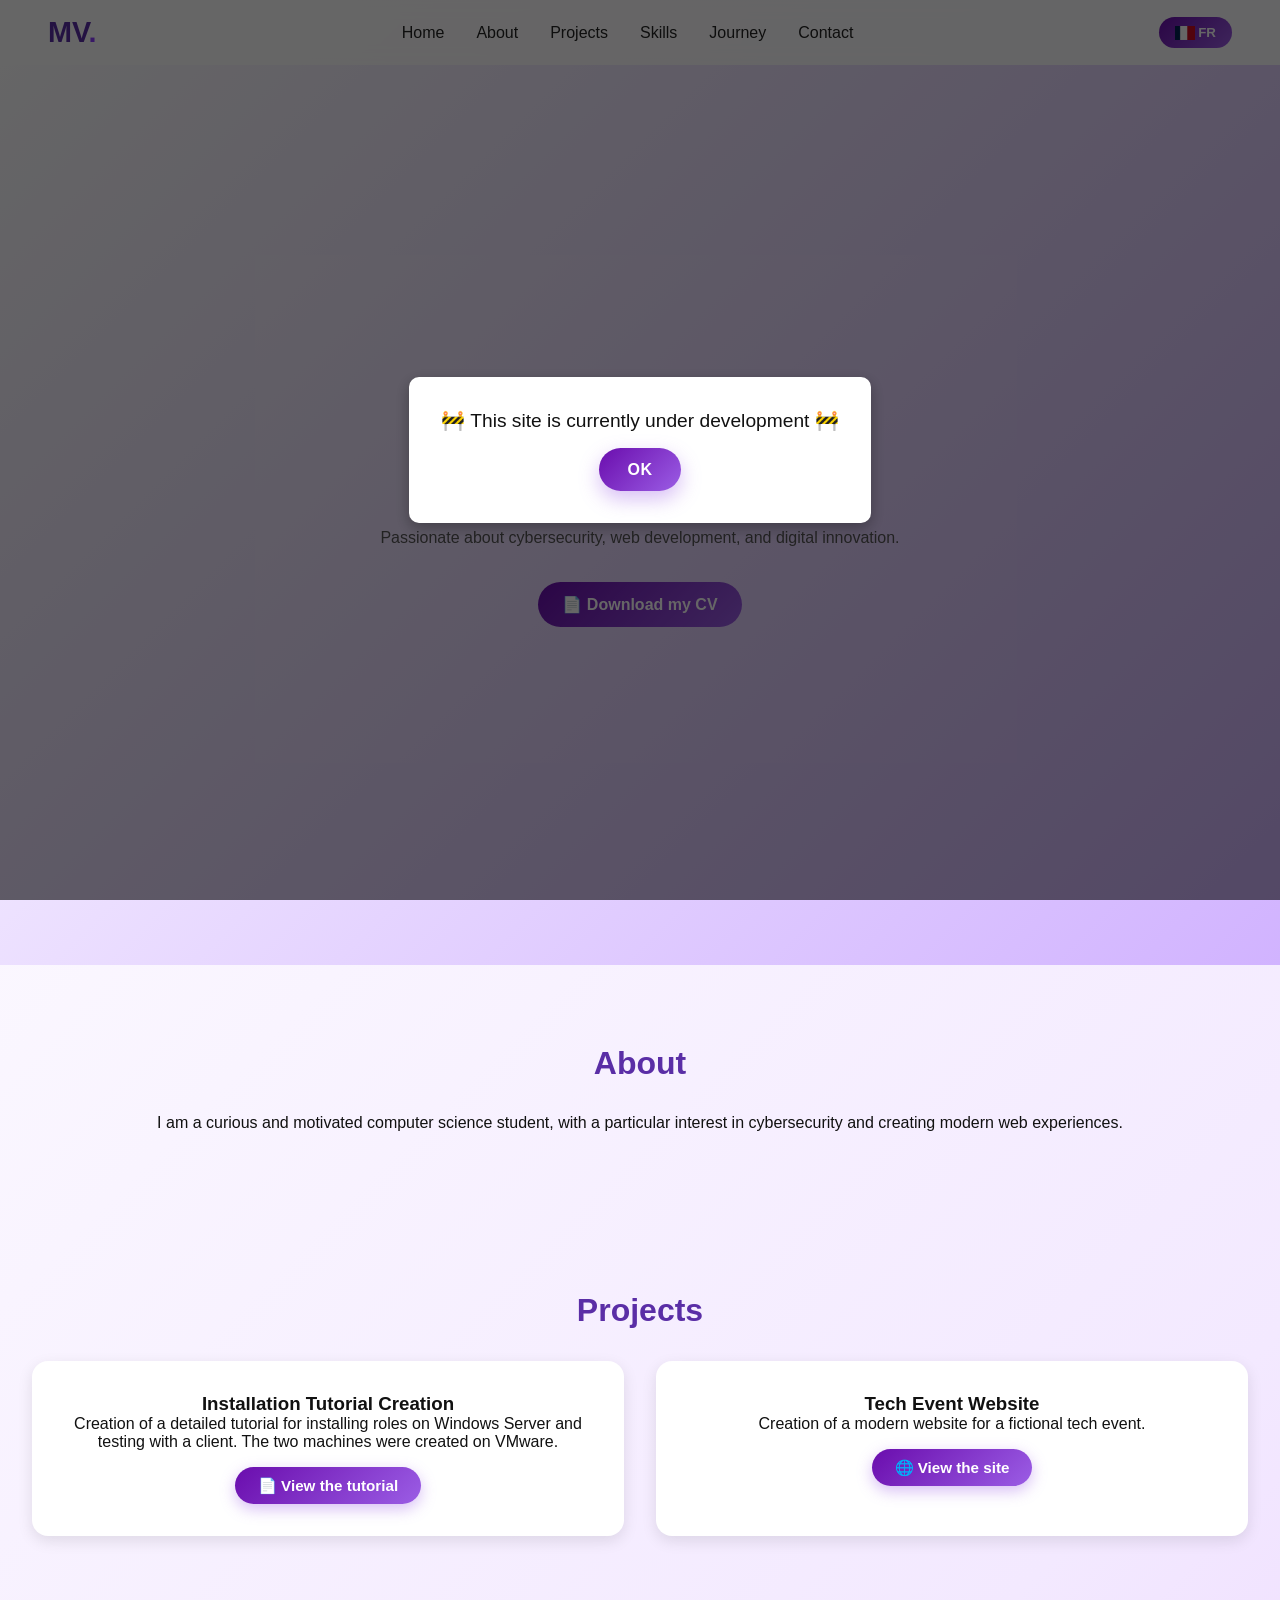
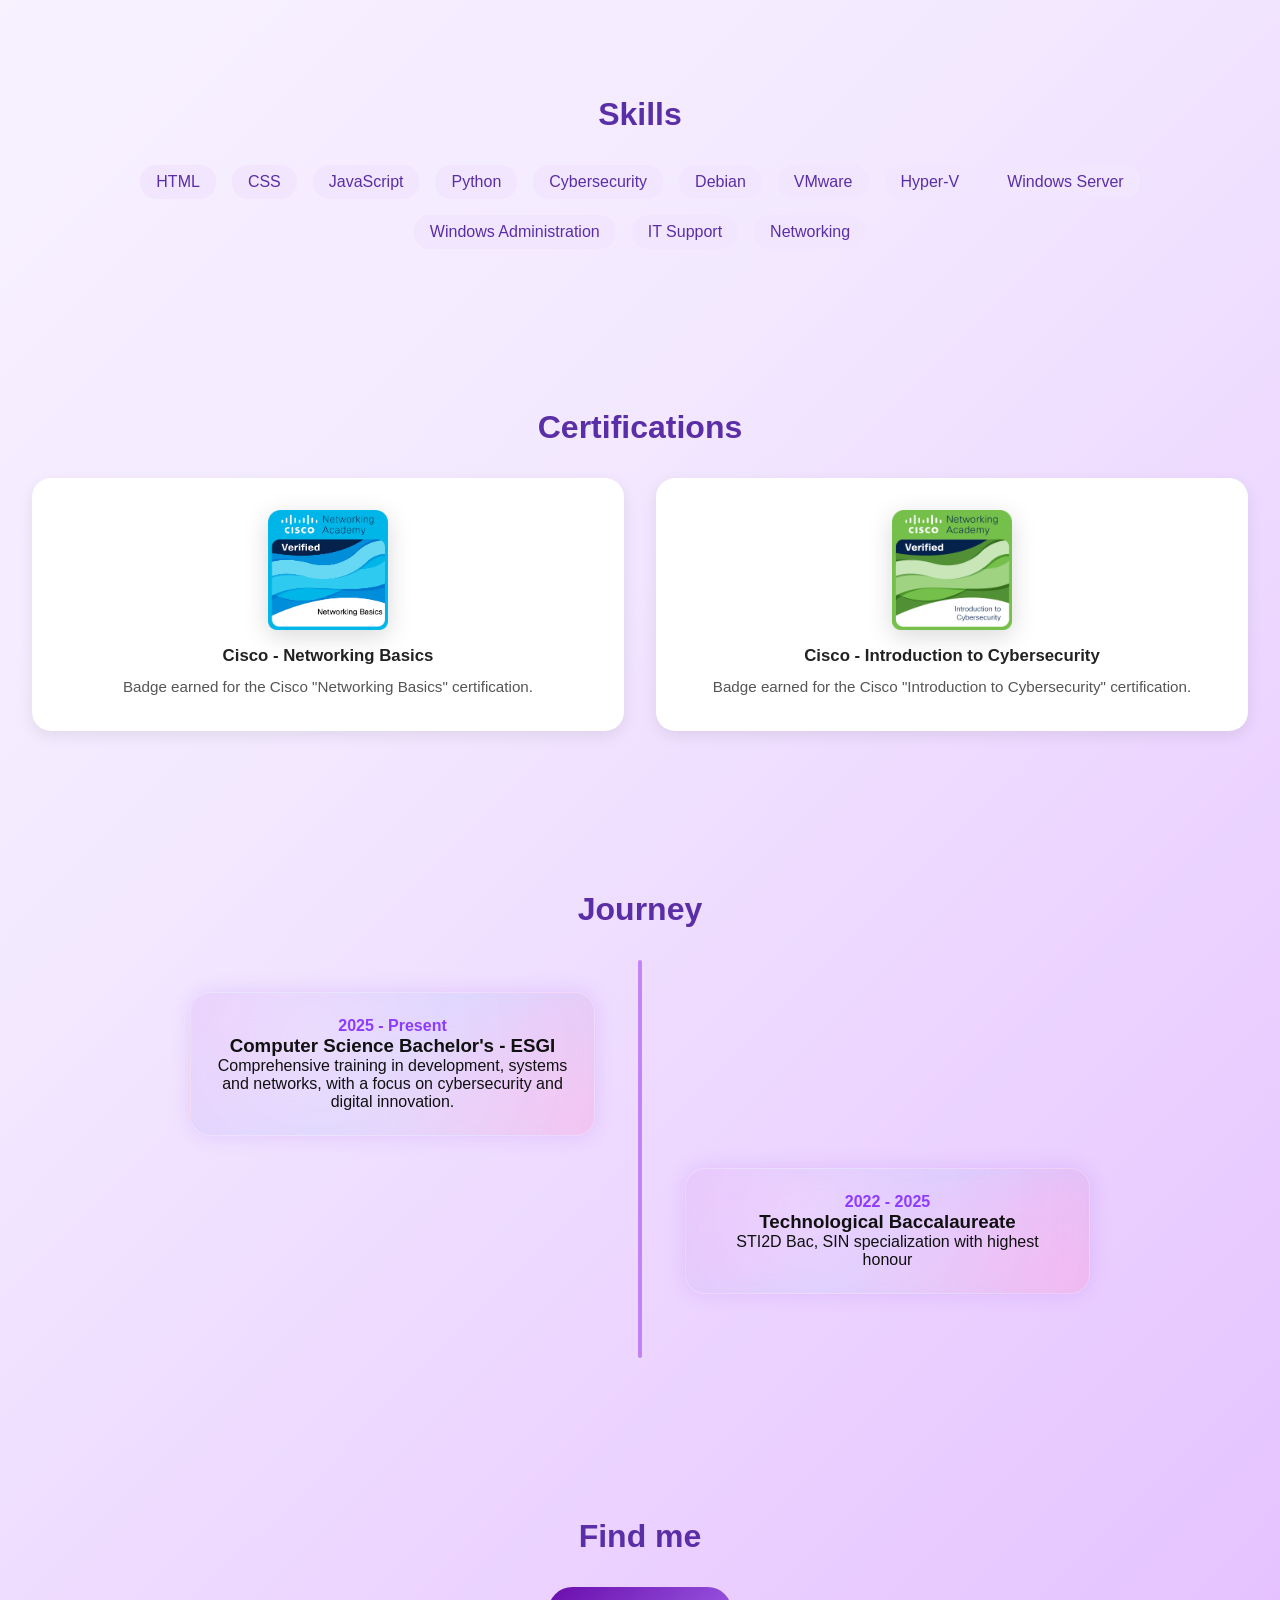
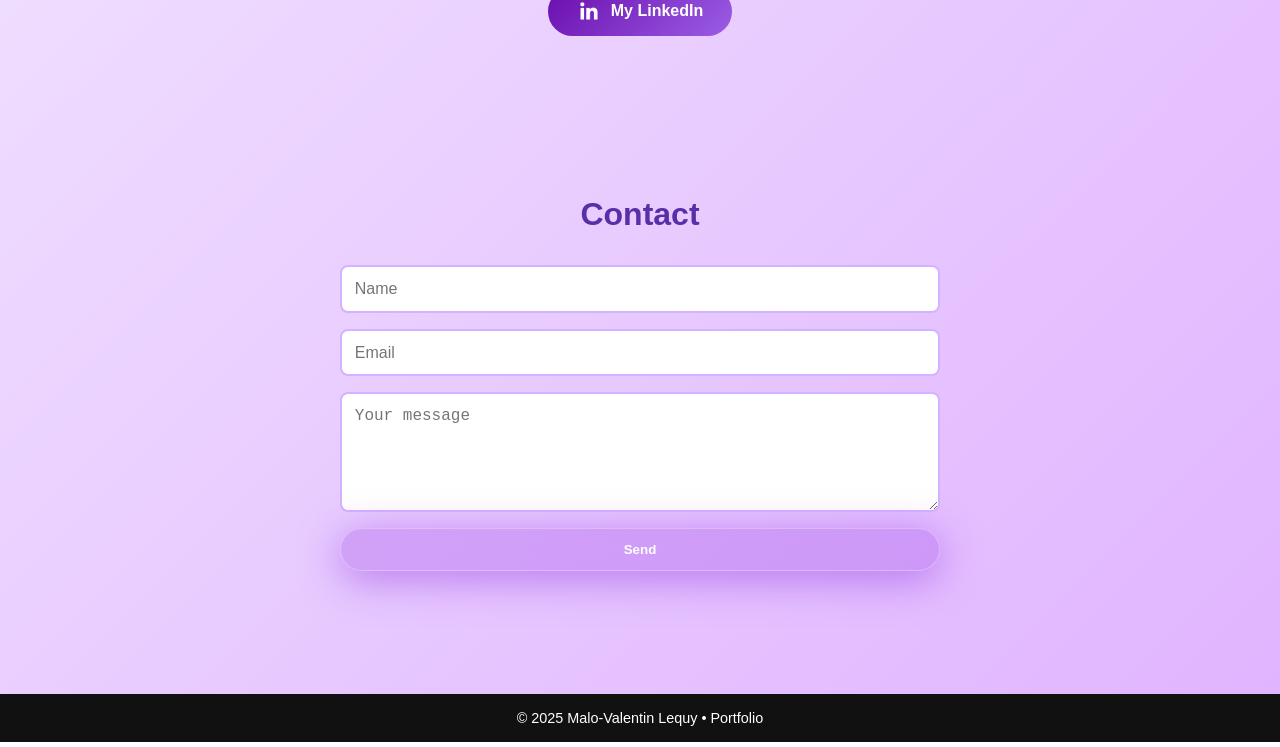
==== index.html @ 58c8ab93 "Revise portfolio website content and layout Updated the content and structure of the portfolio websi" ====
<!DOCTYPE html>
<html lang="fr">
<head>
  <meta charset="UTF-8">
  <meta name="viewport" content="width=device-width, initial-scale=1.0">
  <title>Malo-Valentin | Portfolio</title>
  <link rel="stylesheet" href="style.css">
  <link rel="icon" type="image/png" href="icone.png">
</head>
<body>
  
<header>
  <nav class="navbar">
    <h1 class="logo">MV<span>.</span></h1>    
    <div id="burger" class="burger">☰</div>
      <ul id="nav-links" class="nav-links">
        <li><a href="#hero" id="nav_home">Accueil</a></li>
        <li><a href="#about" id="nav_about">À propos</a></li>
        <li><a href="#projects" id="nav_projects">Projets</a></li>
        <li><a href="#skills" id="nav_skills">Compétences</a></li>
        <li><a href="#timeline" id="nav_timeline">Parcours</a></li>
        <li><a href="#contact" id="nav_contact">Contact</a></li>
      </ul>
  <button id="lang-toggle" class="btn-lang">
    <img id="lang-flag" src="gb-flag.png" alt="EN" class="flag-icon">
    <span id="lang-text">EN</span>
  </button>
  </nav>
</header>



  <!-- HERO -->
<section id="hero">
  <div class="hero-content">
    <h2 id="hero_title">Bonjour, je suis Malo-Valentin</h2>
    <h3 id="hero_subtitle">Étudiant en Bachelor Informatique</h3>
    <p id="hero_text">Passionné par la cybersécurité, le développement web et l’innovation numérique.</p>
    <a href="CV_Malo-Valentin_LEQUY_WEB.pdf" download class="btn-download" id="cv_download">📄 Télécharger mon CV</a>
  </div>
</section>

<!-- ABOUT -->
<section id="about" class="section">
  <h2 id="about_title">À propos</h2>
  <p id="about_text">Je suis un étudiant en informatique curieux et motivé, avec une affinité particulière pour la cybersécurité et la création d’expériences web modernes.</p>
</section>

<!-- PROJECTS -->
<section id="projects" class="section">
  <h2 id="projects_title">Mes Projets</h2>
  <div class="projects-grid">
    <div class="project-card">
      <h3 id="project1_title">Création d'un tutoriel d'installation</h3>
      <p id="project1_text">Création d'un tutoriel détaillé pour l'installation de roles sur Windowds Server et test avec un client. Les deux machines ont été créés sur VMware.</p>
      <a href="Tutoriel_Windows_Server.pdf" download class="btn-project" id="tuto_download">📄 Voir le tutoriel</a>
    </div>
    <div class="project-card">
      <h3 id="project2_title">Site web pour un événement Tech</h3>
      <p id="project2_text">Création d'un site web moderne pour un événement technologique fictif.</p>    
      <a href="https://mvdu01.github.io/TechWave/" class="btn-project" id="btn_project_2" target="_blank" rel="noopener noreferrer" aria-label="Voir le site web de l'événement Tech dans un nouvel onglet"> 🌐 Voir le site </a>
    </div>
  </div>
</section>

<!-- SKILLS -->
<section id="skills" class="section">
  <h2 id="skills_title">Compétences</h2>
  <div class="skills-list">
    <span>HTML</span><span>CSS</span><span>JavaScript</span>
    <span>Python</span><span id="skill_cyber">Cybersécurité</span><span>Debian</span>
    <span>VMware</span><span>Hyper-V</span><span>Windows Server</span>
    <span id="skill_admin">Administration Windows</span><span id="skill_support">Support Informatique</span><span id="skill_network">Réseaux</span>
  </div>
</section>

<!-- CERTIFICATIONS -->
<section id="certifications" class="section">
  <h2 id="certifications_title">Certifications</h2>

  <div class="certifications-grid">
    <article class="cert-card">
      <img
        src="networking-basics.png"
        alt="Badge Cisco Notions de base sur les réseaux"
        class="cert-badge"
      >
      <h3 id="cert1_title">Cisco - Notions de base sur les réseaux</h3>
      <p id="cert1_text">
        Badge obtenu pour la certification Cisco « Notions de base sur les réseaux ».
      </p>
    </article>
    <article class="cert-card">
      <img
        src="introduction-to-cybersecurity.png"
        alt="Badge Cisco Introduction à la cybersécurité"
        class="cert-badge"
      >
      <h3 id="cert2_title">Cisco - Introduction à la cybersécurité</h3>
      <p id="cert2_text">
        Badge obtenu pour la certification Cisco « Introduction à la cybersécurité ».
      </p>
    </article>
  </div>
</section>

<!-- TIMELINE -->
<section id="timeline" class="section">
  <h2 id="timeline_title">Mon Parcours</h2>
  <div class="timeline">
    <div class="timeline-item">
      <span class="date", id="timeline1_date">2025 - Présent</span>
      <h3 id="timeline1_title">Bachelor Informatique - ESGI</h3>
      <p id="timeline1_text">Formation complète en développement, systèmes et réseaux, avec une ouverture sur la cybersécurité et l’innovation numérique.</p>
    </div>
    <div class="timeline-item">
      <span class="date", id="timeline2_date">2022 - 2025</span>
      <h3 id="timeline2_title">Baccalauréat Technologique</h3>
      <p id="timeline2_text">Bac STI2D Spécialité SIN — Mention Très Bien</p>
    </div>
  </div>
</section>

<!-- LINKEDIN -->
<section id="socials" class="section">
  <h2 id="socials_title">Retrouvez-moi</h2>
  <a href="https://www.linkedin.com/in/malo-valentin-lequy/" target="_blank" class="linkedin-btn">
    <img src="logo-linkedin.png" alt="LinkedIn" class="linkedin-logo" />
    <span id="linkedin_btn">Mon LinkedIn</span>
  </a>
</section>

<!-- CONTACT -->
<section id="contact" class="section">
  <h2 id="contact_title">Contact</h2>
  <form id="contactForm" action="https://formspree.io/f/xpwogdbg" method="POST">
    <input type="text" id="name_placeholder" name="name" placeholder="Votre nom" required>
    <input type="email" id="email_placeholder" name="email" placeholder="Votre email" required>
    <textarea id="message_placeholder" name="message" rows="5" placeholder="Votre message" required></textarea>
    <button type="submit" class="btn-submit" id="contact_button">Envoyer</button>
  </form>
  <div id="successMessage" class="hidden">✅ Message envoyé avec succès !</div>
</section>



  <footer>
    <p>© 2025 Malo-Valentin Lequy • Portfolio</p>
  </footer>

  

<!-- Popup de développement -->
<div id="dev-popup" class="popup">
  <div class="popup-content">
    <p id="popup_text">🚧 Ce site est actuellement en développement 🚧</p>
    <button id="close-popup">OK</button>
  </div>
</div>
<script src="script.js"></script>
<!-- Cloudflare Web Analytics --><script defer src='https://static.cloudflareinsights.com/beacon.min.js' data-cf-beacon='{"token": "8ec9fca33f134e698a0baf44eacd2e00"}'></script><!-- End Cloudflare Web Analytics -->
</body>
</html>
---- style.css ----
/* === GLOBAL === */
* { margin: 0; padding: 0; box-sizing: border-box; }
body {
  font-family: "Poppins", sans-serif;
  background: linear-gradient(135deg, #ffffff, #f3e9ff, #e0b3ff);
  color: #111;
  scroll-behavior: smooth;
  overflow-x: hidden;
}

/* === NAVBAR === */


/* Cacher le menu burger sur desktop */
.burger {
  display: none;
  font-size: 2rem;
  cursor: pointer;
  transition: all 0.3s ease;
}

/* Responsive pour mobile */
@media (max-width: 768px) {
  
.nav-links {
    display: none !important; /* Caché par défaut */
    flex-direction: column;
    position: absolute;
    top: 70px;
    right: 20px;
    background: white;
    padding: 1rem;
    border-radius: 10px;
    box-shadow: 0 5px 15px rgba(0,0,0,0.2);
    transition: all 0.3s ease;
    z-index: 999;
  }

  .nav-links.show {
    display: flex !important; /* Affiche le menu quand .show est ajouté */
  }

  .burger {
    display: block; /* Affiche le bouton burger sur mobile */
    font-size: 2rem;
    cursor: pointer;
  }


  /* Ajuster les sections */
  .section {
    padding: 3rem 1rem;
  }

  .projects-grid {
    grid-template-columns: 1fr;
  }

  .timeline-item {
    width: 100%;
    left: 0 !important;
    margin-left: 0;

  }

  #hero .hero-content h2 {
    font-size: 1.8rem;
  }
  
  #hero .hero-content h3 {
    font-size: 1.2rem;
  }

  
  .popup-content {
  width: 90%;
  max-width: 400px;
  }
}

header { position: sticky; top: 0; background: rgba(255,255,255,0.8); backdrop-filter: blur(8px); z-index: 100; }
.navbar { display: flex; justify-content: space-between; align-items: center; padding: 1rem 3rem; }
.logo { font-size: 1.8rem; font-weight: 700; color: #5a2ea6; }
.logo span { color: #8c3bff; }
.nav-links { list-style: none; display: flex; gap: 2rem; }
.nav-links a { text-decoration: none; color: #222; transition: color 0.3s; }
.nav-links a:hover { color: #8c3bff; }

/* === HERO === */
#hero {
  height: 100vh;
  display: flex; align-items: center; justify-content: center;
  text-align: center;
  background: linear-gradient(-45deg, #fff, #f3e9ff, #d1b3ff, #ffffff);
  background-size: 300% 300%;
  animation: gradientMove 8s ease infinite;
}

#hero .hero-content h2 {
  font-size: 2.5rem;
  color: #6a0dad;
  margin-bottom: 1rem; /* espace après le titre principal */
  line-height: 1.4; /* hauteur de ligne pour lisibilité */
}

#hero .hero-content h3 {
  font-size: 1.5rem;
  margin-bottom: 1rem; /* espace après le sous-titre */
  line-height: 1.4;
  color: #333;
}

#hero .hero-content p {
  font-size: 1rem;
  margin-bottom: 2rem; /* espace après le paragraphe */
  line-height: 1.6;    /* plus lisible */
  color: #555;
}

/* Bouton Télécharger CV */
.btn-download {
  display: inline-block;
  background: linear-gradient(135deg, #6a0dad, #9b5de5);
  color: white;
  padding: 0.8rem 1.5rem;
  border-radius: 2rem;
  text-decoration: none;
  font-weight: 600;
  font-size: 1rem;
  transition: transform 0.3s ease, box-shadow 0.3s ease;
}

.btn-download:hover {
  transform: scale(1.05);
  box-shadow: 0 0 15px rgba(155, 93, 229, 0.5);
}

@keyframes gradientMove {
  0% { background-position: 0% 50%; }
  50% { background-position: 100% 50%; }
  100% { background-position: 0% 50%; }
}
.highlight { color: #8c3bff; }
.btn {
  display: inline-block;
  background: #8c3bff;
  color: white;
  padding: 0.8rem 1.5rem;
  border-radius: 2rem;
  margin-top: 1rem;
  text-decoration: none;
  transition: 0.3s;
}
.btn:hover { background: #5a2ea6; transform: scale(1.05); }

/* === SECTIONS === */
.section { padding: 5rem 2rem; text-align: center; }
.section h2 { font-size: 2rem; color: #5a2ea6; margin-bottom: 2rem; }

/* === PROJECTS === */
.projects-grid { display: grid; grid-template-columns: repeat(auto-fit, minmax(250px, 1fr)); gap: 2rem; }
.project-card {
  background: #fff; padding: 2rem; border-radius: 1rem;
  box-shadow: 0 5px 15px rgba(0,0,0,0.1);
  transition: transform 0.3s;
}
.project-card:hover { transform: translateY(-5px); }

.project-links {
  display: flex;
  flex-wrap: wrap;
  gap: 0.8rem;
  margin-top: 2rem;
  justify-content: center;
}

/* Style de base pour les boutons de projet */
.btn-project {
  margin-top: 1rem;
  display: inline-flex;
  align-items: center;
  justify-content: center;
  padding: 0.6rem 1.4rem;
  border-radius: 2rem;
  text-decoration: none;
  font-weight: 600;
  font-size: 0.95rem;
  cursor: pointer;
  transition: transform 0.2s ease, box-shadow 0.2s ease, background 0.2s ease;
}

/* Variante principale : lien vers le site */
.btn-project.primary,
.btn-project:not(.secondary) {
  background: linear-gradient(135deg, #6a0dad, #9b5de5);
  color: #fff;
  box-shadow: 0 5px 15px rgba(155, 93, 229, 0.4);
}

.btn-project.primary:hover,
.btn-project:not(.secondary):hover {
  transform: scale(1.05);
  box-shadow: 0 8px 20px rgba(155, 93, 229, 0.6);
}

/* Variante secondaire : lien vers le code */
.btn-project.secondary {
  background: #f2e6ff;
  color: #5a2ea6;
  border: 1px solid #d3b3ff;
}

.btn-project.secondary:hover {
  background: #e6d7ff;
  transform: scale(1.05);
  box-shadow: 0 6px 18px rgba(140, 59, 255, 0.35);
}


/* === SKILLS === */
.skills-list { display: flex; flex-wrap: wrap; gap: 1rem; justify-content: center; }
.skills-list span {
  background: #f2e6ff;
  padding: 0.5rem 1rem;
  border-radius: 1rem;
  color: #5a2ea6;
  font-weight: 500;
}

/* === CERTIFICATIONS === */

.certifications-grid {
  display: grid;
  grid-template-columns: repeat(auto-fit, minmax(260px, 1fr));
  gap: 2rem;
  align-items: stretch;
  justify-content: center;
}

.cert-card {
  background: #fff;
  padding: 2rem 1.5rem;
  border-radius: 1.2rem;
  box-shadow: 0 5px 15px rgba(0, 0, 0, 0.08);
  display: flex;
  flex-direction: column;
  align-items: center;
  text-align: center;
  transition: transform 0.3s ease, box-shadow 0.3s ease;
  position: relative;
  overflow: hidden;
}

/* léger effet glass / glow pour rester cohérent avec le reste du site */
.cert-card::before {
  content: "";
  position: absolute;
  inset: 0;
  background: radial-gradient(circle at top left,
    rgba(155, 93, 229, 0.20),
    transparent 60%);
  opacity: 0;
  transition: opacity 0.3s ease;
  pointer-events: none;
}

.cert-card:hover {
  transform: translateY(-6px);
  box-shadow: 0 12px 30px rgba(155, 93, 229, 0.25);
}

.cert-card:hover::before {
  opacity: 1;
}

.cert-badge {
  width: 120px;
  max-width: 60%;
  height: auto;
  object-fit: contain;
  margin-bottom: 1rem;
  filter: drop-shadow(0 6px 12px rgba(0, 0, 0, 0.15));
}

.cert-card h3 {
  font-size: 1.05rem;
  margin-bottom: 0.6rem;
  color: #222;
}

.cert-card p {
  font-size: 0.95rem;
  color: #555;
  line-height: 1.5;
}

/* Responsive léger (si tu veux resserrer sur petits écrans) */
@media (max-width: 768px) {
  .cert-card {
    padding: 1.5rem 1.2rem;
  }

  .cert-badge {
    width: 100px;
  }
}

/* === TIMELINE === */
.timeline {
  position: relative;
  max-width: 900px;
  margin: 0 auto;
  padding: 2rem 0;
}

/* Ligne centrale */
.timeline::after {
  content: "";
  position: absolute;
  width: 4px;
  background: rgba(147, 51, 234, 0.5);
  top: 0;
  bottom: 0;
  left: 50%;
  transform: translateX(-50%);
  border-radius: 2px;
}

/* Cartes effet "verre liquide" */
.timeline-item {
  position: relative;
  width: 45%;
  padding: 1.5rem;
  margin-bottom: 2rem;
  background: radial-gradient(
      circle at 30% 30%,
      rgba(255, 255, 255, 0.3),
      rgba(255, 255, 255, 0.05)
    ),
    linear-gradient(
      135deg,
      rgba(147, 51, 234, 0.15),
      rgba(59, 130, 246, 0.15),
      rgba(236, 72, 153, 0.15)
    );
  backdrop-filter: blur(20px) saturate(180%);
  -webkit-backdrop-filter: blur(20px) saturate(180%);
  border: 1px solid rgba(255, 255, 255, 0.25);
  border-radius: 20px;
  box-shadow: 0 0 20px rgba(147, 51, 234, 0.15);
  transition: all 0.4s ease, box-shadow 0.4s ease;
  opacity: 0;
  transform: translateY(30px);
  overflow: hidden;
}

/* Position alternée */
.timeline-item:nth-child(odd) {
  left: 0;
}

.timeline-item:nth-child(even) {
  left: 55%;
}

/* Reflet dynamique sur le verre */
.timeline-item::before {
  content: "";
  position: absolute;
  top: 0;
  left: -50%;
  width: 200%;
  height: 100%;
  background: linear-gradient(
    120deg,
    rgba(255, 255, 255, 0.15) 0%,
    rgba(255, 255, 255, 0.02) 40%,
    rgba(255, 255, 255, 0.15) 100%
  );
  transform: translateX(-100%) skewX(-15deg);
  animation: glassShine 6s infinite;
  border-radius: 1rem;
  pointer-events: none;
}


.timeline-item:hover {
  transform: scale(1.05) rotateY(5deg);
  box-shadow: 0 15px 45px rgba(147, 51, 234, 0.4);
  background: linear-gradient(135deg, rgba(147, 51, 234, 0.25), rgba(59, 130, 246, 0.25), rgba(236, 72, 153, 0.25));
}


.timeline-item:hover::before {
  animation: glassShineHover 2s infinite;
}


@keyframes glassShineHover {
  0% {
    transform: translateX(-100%) skewX(-15deg);
  }
  100% {
    transform: translateX(100%) skewX(-15deg);
  }
}


/* Animation du reflet */
@keyframes glassShine {
  0% {
    transform: translateX(-100%) skewX(-15deg);
  }
  50% {
    transform: translateX(100%) skewX(-15deg);
  }
  100% {
    transform: translateX(100%) skewX(-15deg);
  }
}

/* Apparition fluide au scroll */
.timeline-item.visible {
  opacity: 1;
  transform: translateY(0);
}

/* Détails */
.date {
  color: #8c3bff;
  font-weight: bold;
}


/* === CONTACT === */
#contactForm {
  max-width: 600px;
  margin: 0 auto;
  display: flex;
  flex-direction: column;
  gap: 1rem;
}
input, textarea {
  padding: 0.8rem;
  border: 2px solid #d3b3ff;
  border-radius: 0.5rem;
  font-size: 1rem;
  outline: none;
  transition: 0.3s;
}
input:focus, textarea:focus {
  border-color: #8c3bff;
  box-shadow: 0 0 10px rgba(140, 59, 255, 0.2);
}
#successMessage {
  margin-top: 1.5rem;
  font-weight: bold;
  color: #4caf50;
  opacity: 0;
  transform: scale(0.8);
  transition: all 0.4s ease;
}
#successMessage.show {
  opacity: 1;
  transform: scale(1);
}

.btn-submit {
  display: inline-flex;
  align-items: center;
  justify-content: center;
  padding: 0.8rem 1.8rem;
  border-radius: 2rem;
  font-weight: 600;
  color: white;
  background: rgba(138, 43, 226, 0.25); /* violet semi-transparent */
  border: 1px solid rgba(255, 255, 255, 0.3);
  backdrop-filter: blur(15px); /* blur plus fort pour effet verre */
  box-shadow: 0 8px 40px rgba(138, 43, 226, 0.5); /* glow plus prononcé */
  cursor: pointer;
  transition: all 0.3s ease;
}

.btn-submit:hover {
  background: rgba(138, 43, 226, 0.45); /* plus opaque au hover */
  box-shadow: 0 12px 60px rgba(155, 93, 229, 0.7); /* glow violet accentué */
  transform: scale(1.07); /* léger zoom pour effet dynamique */
}


/* === LINKEDIN === */
.linkedin-btn {
  display: inline-flex;          
  align-items: center;
  gap: 10px;                     
  background: linear-gradient(135deg, #6a0dad, #9b5de5); /* dégradé violet */
  color: white;
  padding: 0.8rem 1.8rem;
  border-radius: 2rem;
  text-decoration: none;
  font-weight: 600;
  transition: transform 0.3s, box-shadow 0.3s;
  overflow: hidden;
}

.linkedin-btn:hover {
  transform: scale(1.05);
  box-shadow: 0 0 15px rgba(155, 93, 229, 0.5); /* léger glow violet */
}

.linkedin-logo {
  width: 24px;
  height: 24px;
  object-fit: contain;
  display: block;
}


.btn-lang {
  background: linear-gradient(135deg, #6a0dad, #9b5de5);
  color: white;
  border: none;
  padding: 0.5rem 1rem;
  border-radius: 1.5rem;
  font-weight: 600;
  cursor: pointer;
  transition: transform 0.3s, box-shadow 0.3s;
}

.btn-lang:hover {
  transform: scale(1.05);
  box-shadow: 0 0 10px rgba(155, 93, 229, 0.5);
}

.flag-icon {
  width: 20px;
  height: 14px;
  object-fit: cover;
  vertical-align: middle;
}


/* === FOOTER === */
footer {
  background: #111;
  color: white;
  text-align: center;
  padding: 1rem;
  font-size: 0.9rem;
}

/* Style de la popup */
.popup {
  position: fixed;
  top: 0;
  left: 0;
  width: 100%;
  height: 100%;
  background: rgba(0, 0, 0, 0.6);
  display: flex;
  align-items: center;
  justify-content: center;
  z-index: 9999;
}

.popup-content {
  background: white;
  padding: 2rem;
  border-radius: 10px;
  text-align: center;
  box-shadow: 0 5px 15px rgba(0,0,0,0.3);
}

.popup-content p {
  font-size: 1.2rem;
  margin-bottom: 1rem;
}

.popup-content button {
  background: linear-gradient(135deg, #6a0dad, #9b5de5); /* Dégradé violet */
  color: white;
  border: none;
  padding: 0.8rem 1.8rem;
  border-radius: 30px; /* Bouton arrondi */
  cursor: pointer;
  font-weight: 600;
  font-size: 1rem;
  letter-spacing: 0.5px;
  box-shadow: 0 8px 20px rgba(155, 93, 229, 0.4); /* Glow violet */
  transition: all 0.3s ease;
}

.popup-content button:hover {
  background: linear-gradient(135deg, #9b5de5, #6a0dad); /* Inverse le dégradé */
  transform: scale(1.08); /* Zoom léger */
  box-shadow: 0 12px 30px rgba(155, 93, 229, 0.6); /* Glow accentué */
}


/* === TIMELINE RESPONSIVE - ALTERNANCE IDENTIQUE AU PC === */
@media (max-width: 768px) {

  /* Ligne au centre */
  .timeline::after {
    left: 50%;
    transform: translateX(-50%);
  }

  /* Taille des cartes adaptée au mobile */
  .timeline-item {
    width: 42% !important; /* comme sur PC → mais adapté mobile */
    margin-bottom: 2rem;
  }

  /* CARTES À GAUCHE */
  .timeline-item:nth-child(odd) {
    left: 4% !important;  /* correspond à PC mais adapté à petit écran */
  }

  /* CARTES À DROITE */
  .timeline-item:nth-child(even) {
    left: 54% !important; /* juste à droite de la ligne */
    padding-left: 0.8rem; 
  }

}
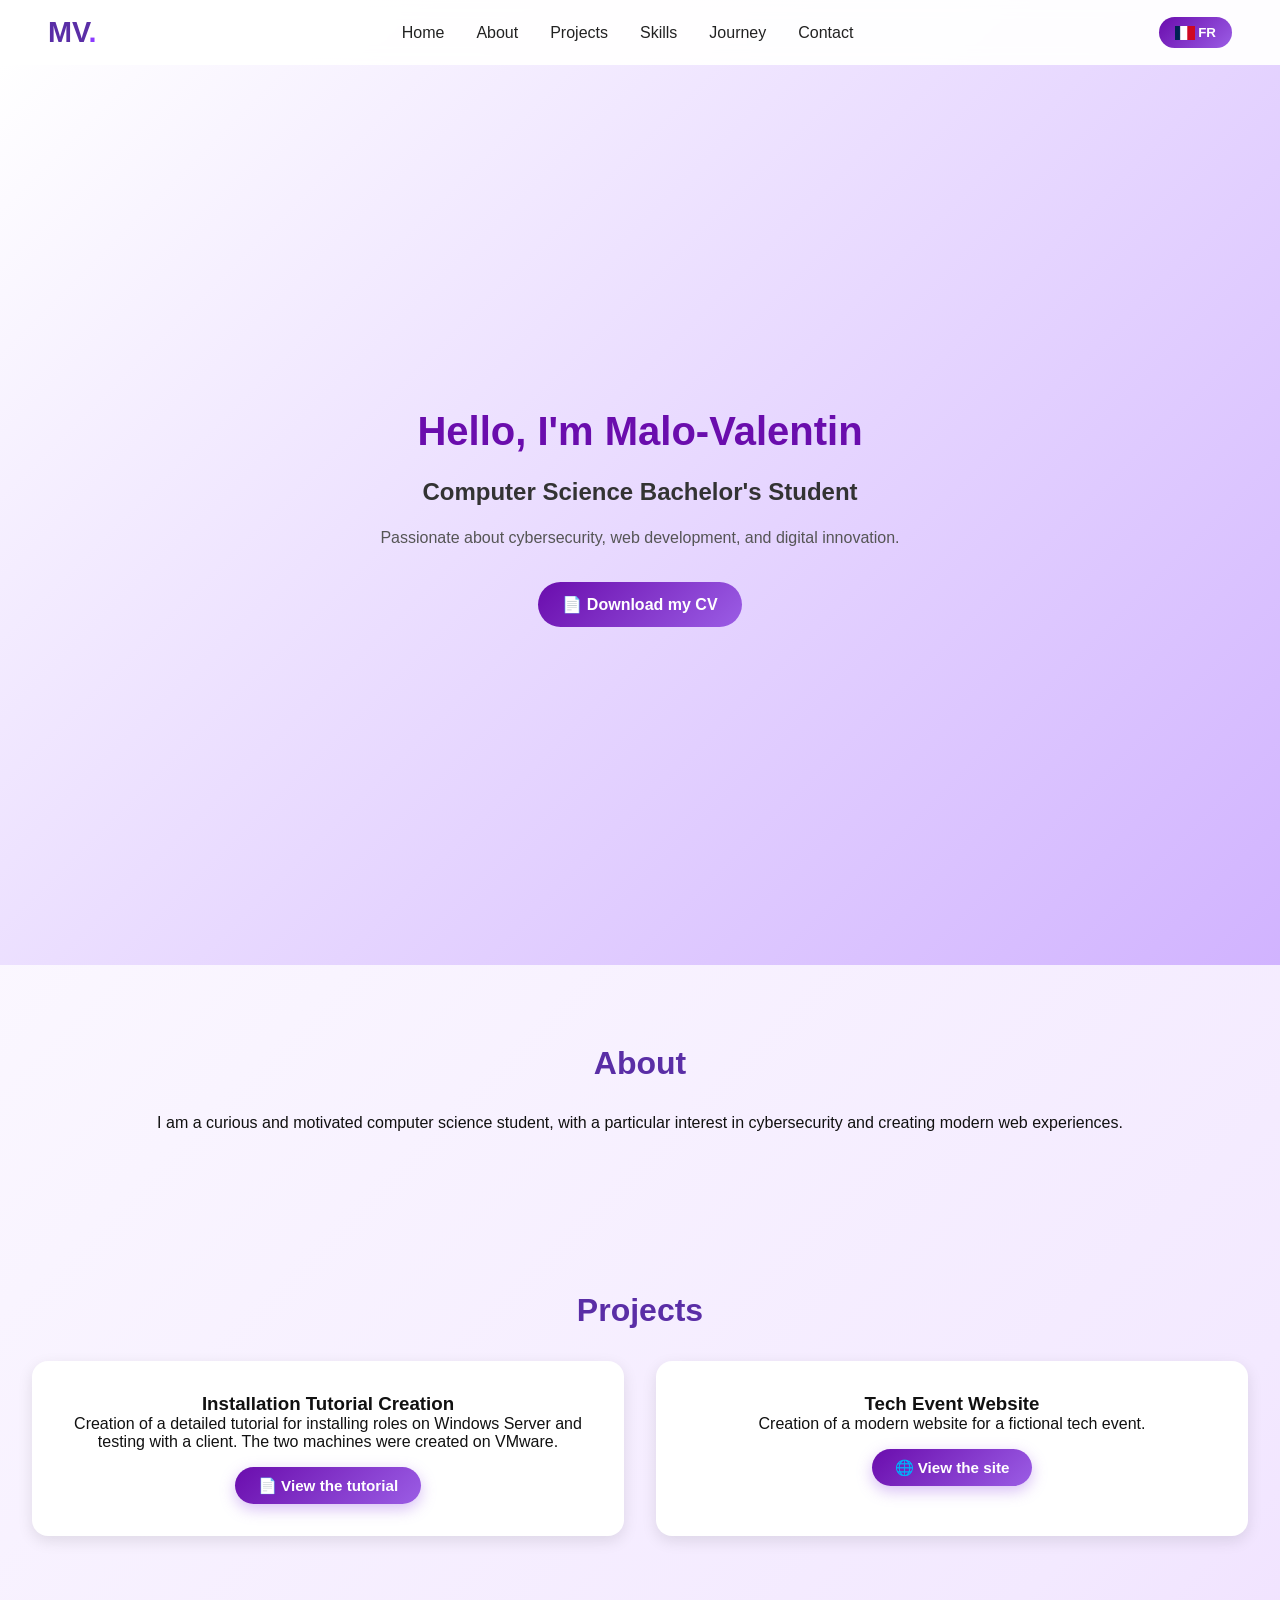
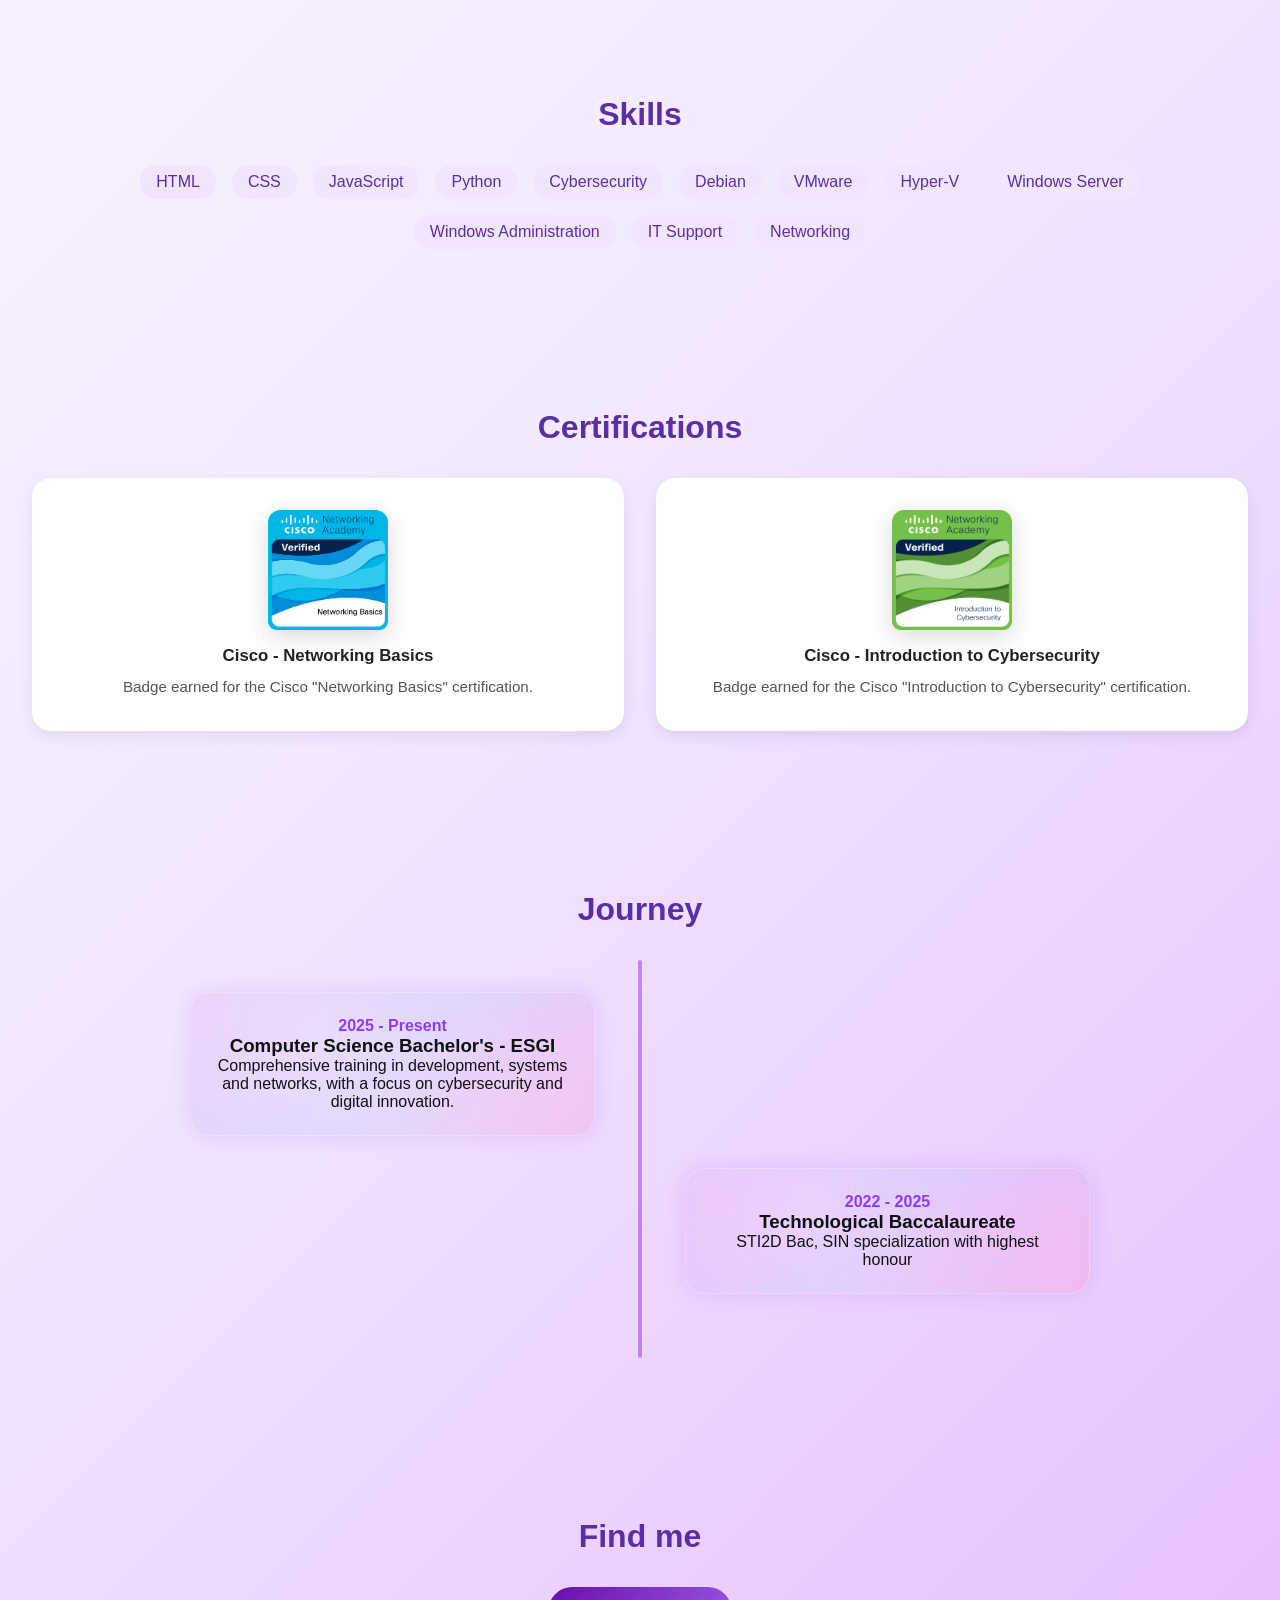
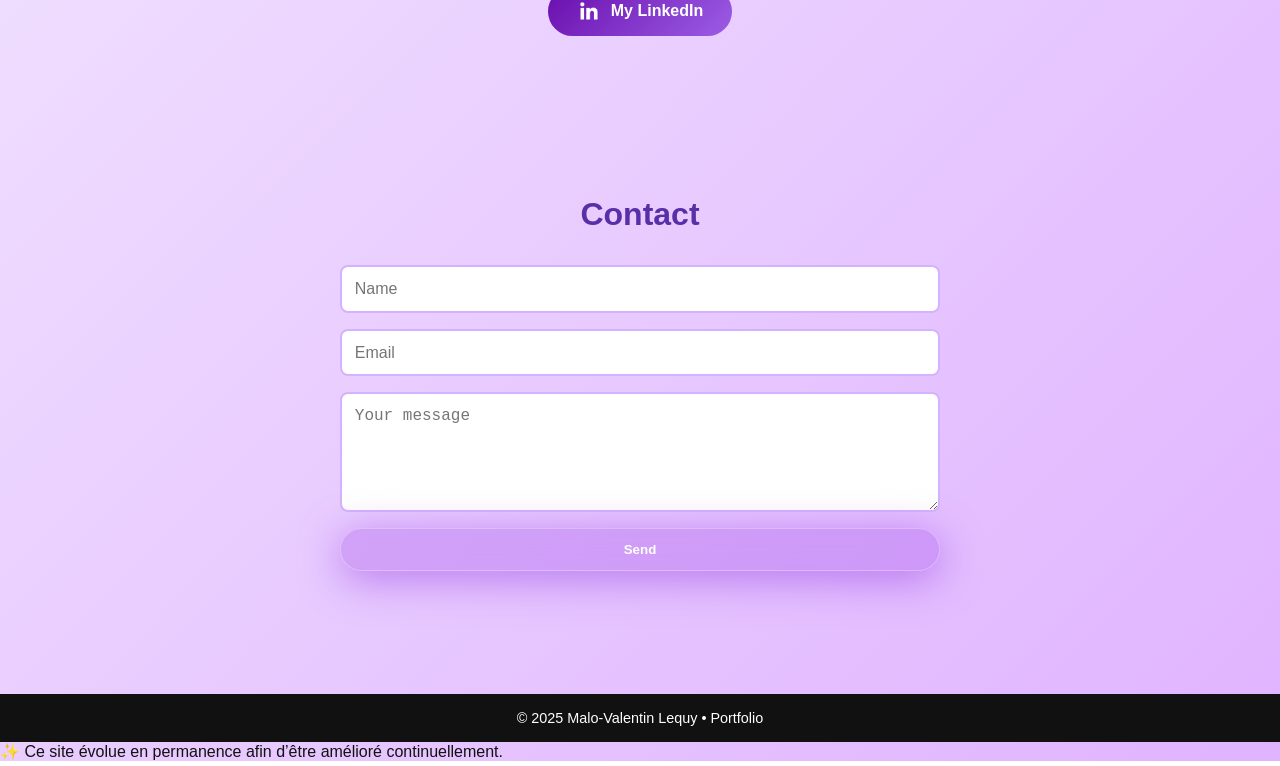
==== commit b6fcb934: "Refactor index.html to remove duplicates and add info banner Removed duplicate HTML structure and ad" ====
--- a/index.html
+++ b/index.html
@@ -148,15 +148,13 @@
     <p>© 2025 Malo-Valentin Lequy • Portfolio</p>
   </footer>
 
-  
 
-<!-- Popup de développement -->
-<div id="dev-popup" class="popup">
-  <div class="popup-content">
-    <p id="popup_text">🚧 Ce site est actuellement en développement 🚧</p>
-    <button id="close-popup">OK</button>
-  </div>
+<div class="info-banner">
+  <p id="info_text">
+    ✨ Ce site évolue en permanence afin d’être amélioré continuellement.
+  </p>
 </div>
+
 <script src="script.js"></script>
 <!-- Cloudflare Web Analytics --><script defer src='https://static.cloudflareinsights.com/beacon.min.js' data-cf-beacon='{"token": "8ec9fca33f134e698a0baf44eacd2e00"}'></script><!-- End Cloudflare Web Analytics -->
 </body>
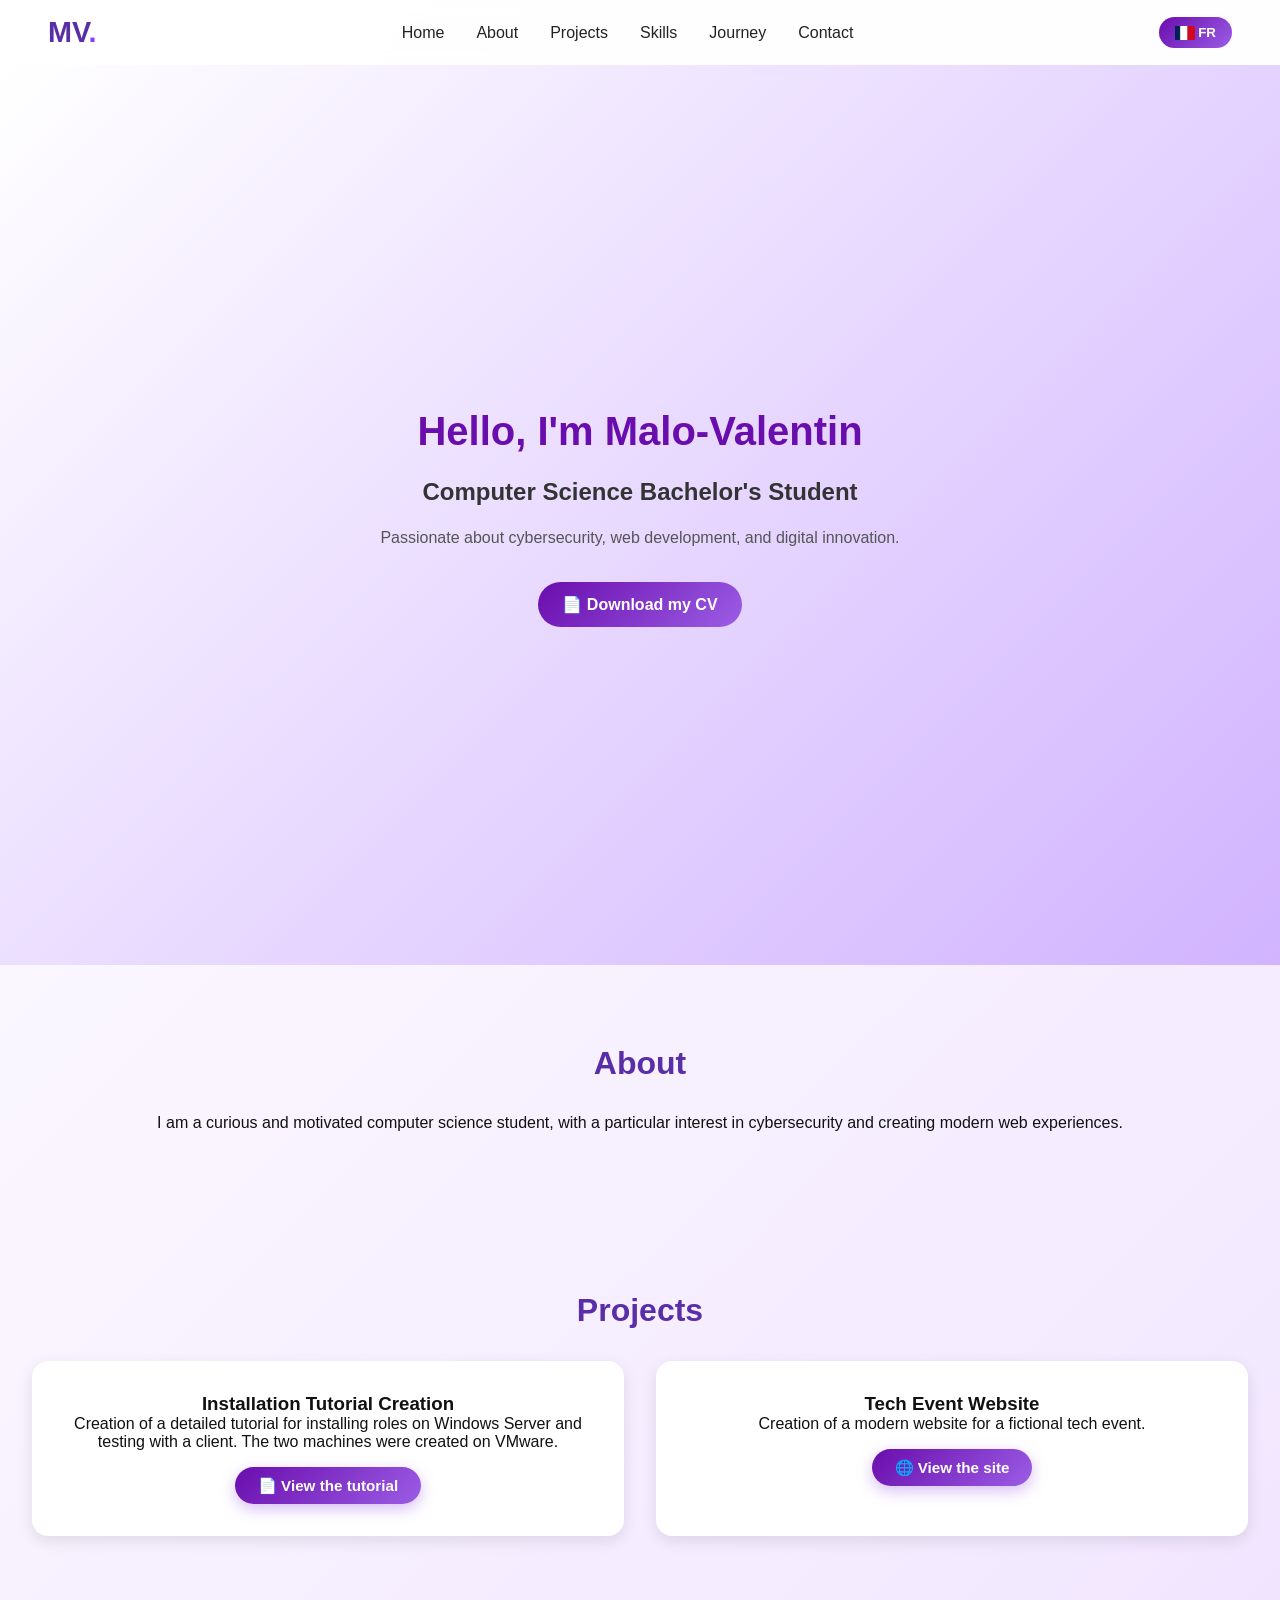
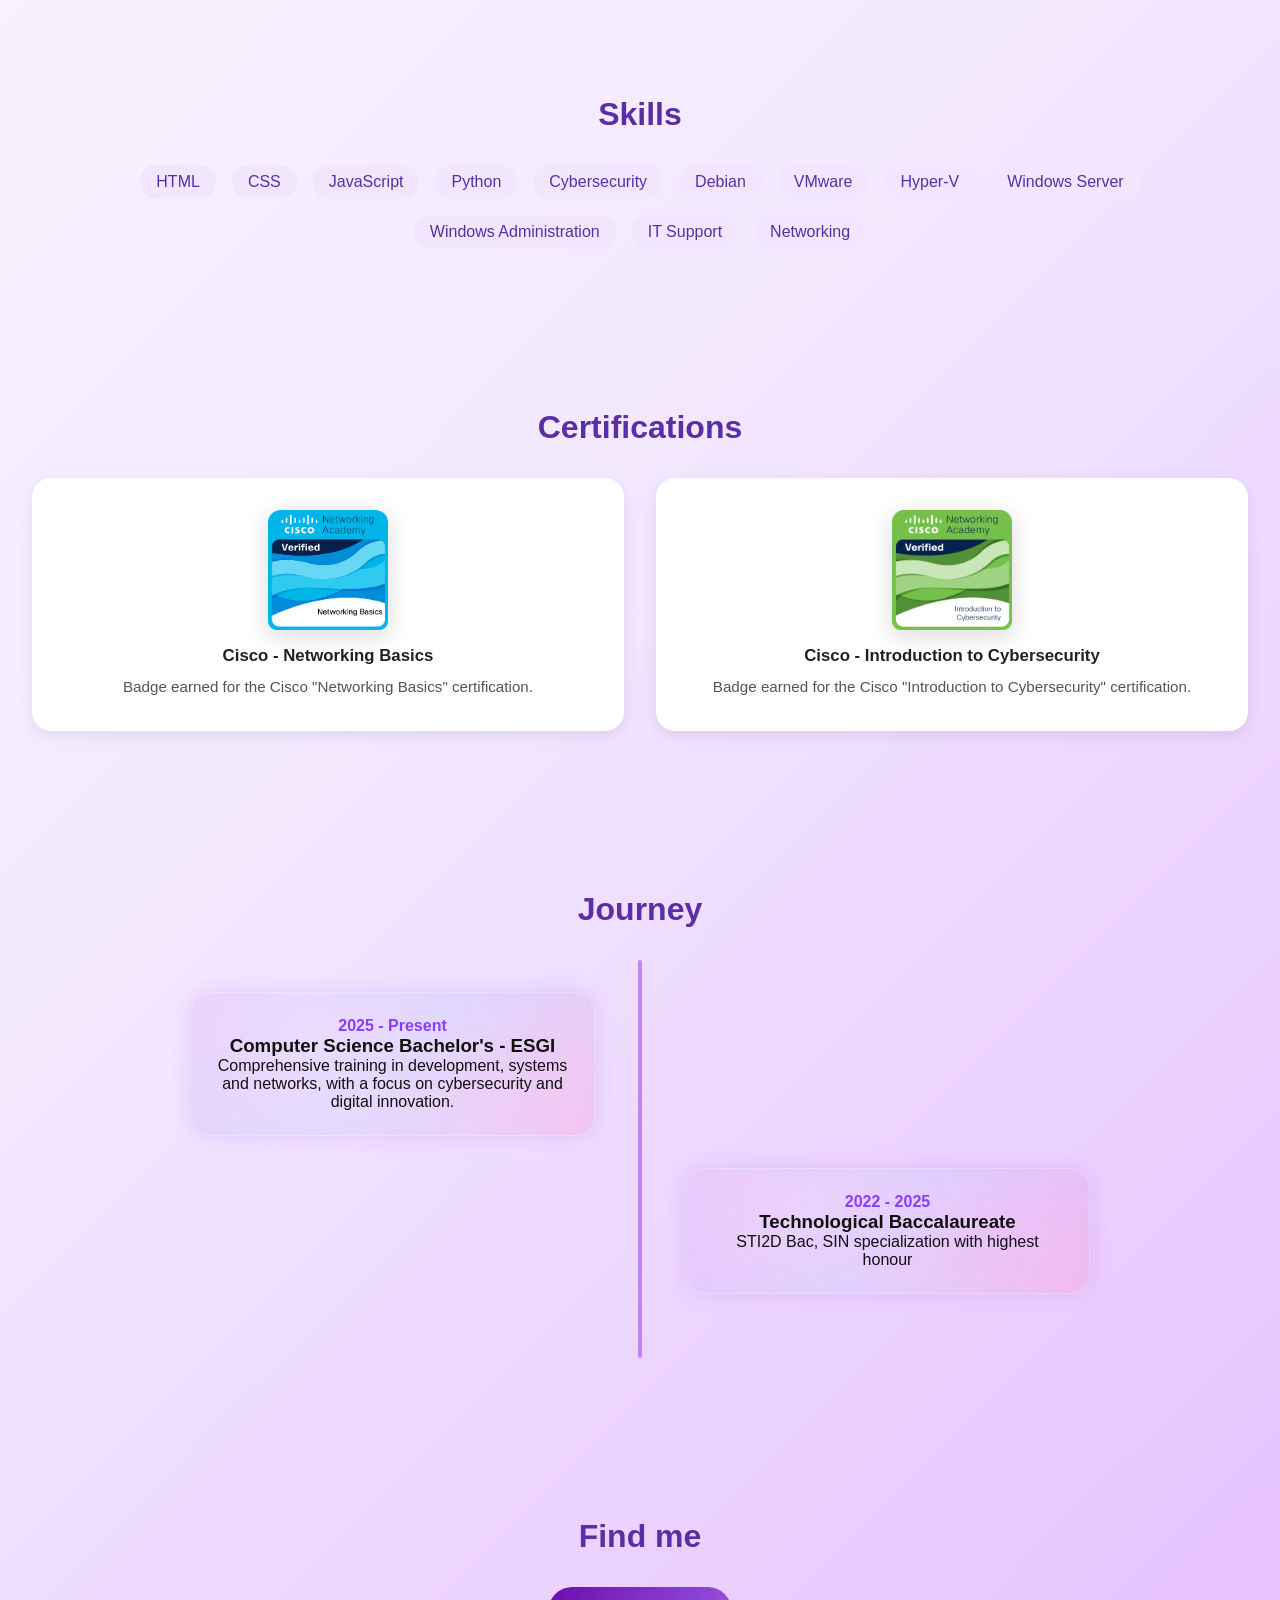
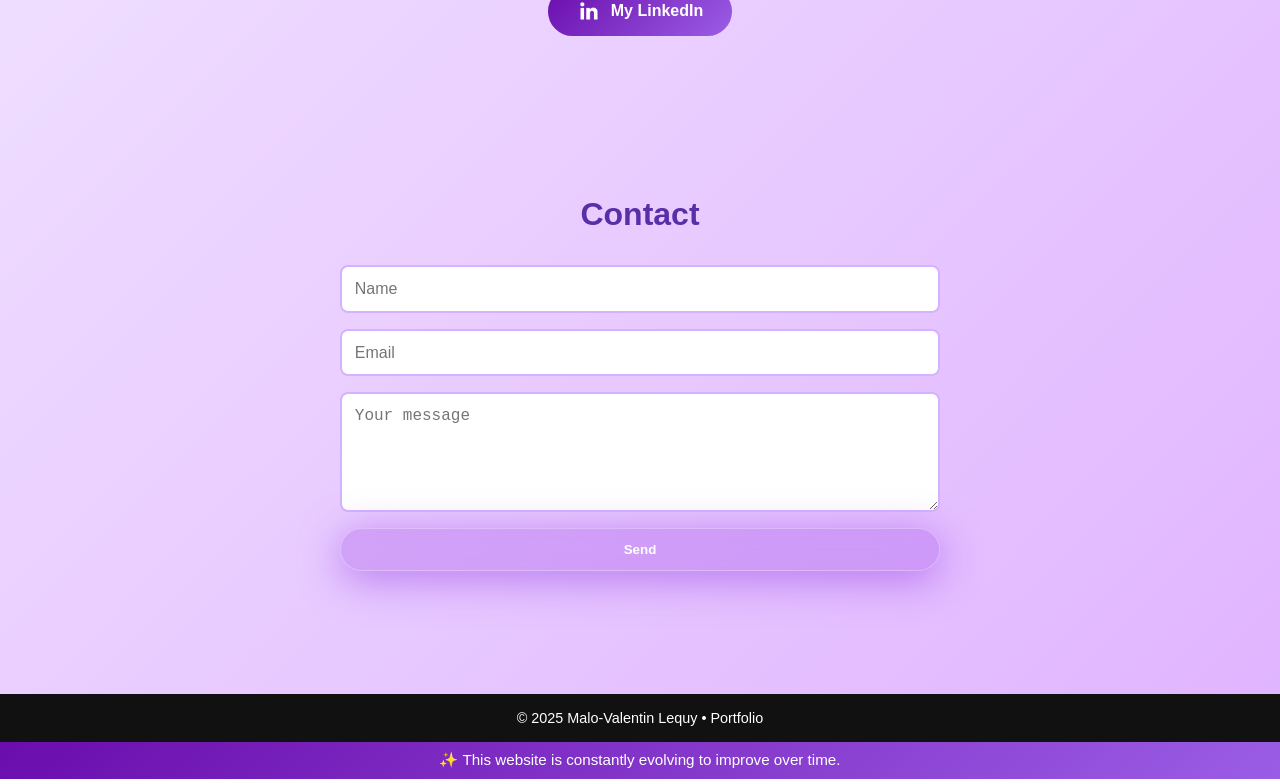
==== commit a8de4b0f: "Fix HTML formatting and restore original content" ====
--- a/index.html
+++ b/index.html
@@ -52,7 +52,7 @@
   <div class="projects-grid">
     <div class="project-card">
       <h3 id="project1_title">Création d'un tutoriel d'installation</h3>
-      <p id="project1_text">Création d'un tutoriel détaillé pour l'installation de roles sur Windowds Server et test avec un client. Les deux machines ont été créés sur VMware.</p>
+      <p id="project1_text">Création d'un tutoriel détaillé pour l'installation de roles sur Windows Server et test avec un client. Les deux machines ont été créés sur VMware.</p>
       <a href="Tutoriel_Windows_Server.pdf" download class="btn-project" id="tuto_download">📄 Voir le tutoriel</a>
     </div>
     <div class="project-card">
--- a/style.css
+++ b/style.css
@@ -624,3 +624,14 @@
   }
 
 }
+
+
+/* === BANDEAU D'INFORMATION === */
+.info-banner {
+  background: linear-gradient(135deg, #6a0dad, #9b5de5);
+  color: white;
+  text-align: center;
+  padding: 0.6rem 1rem;
+  font-size: 0.95rem;
+  font-weight: 500;
+}
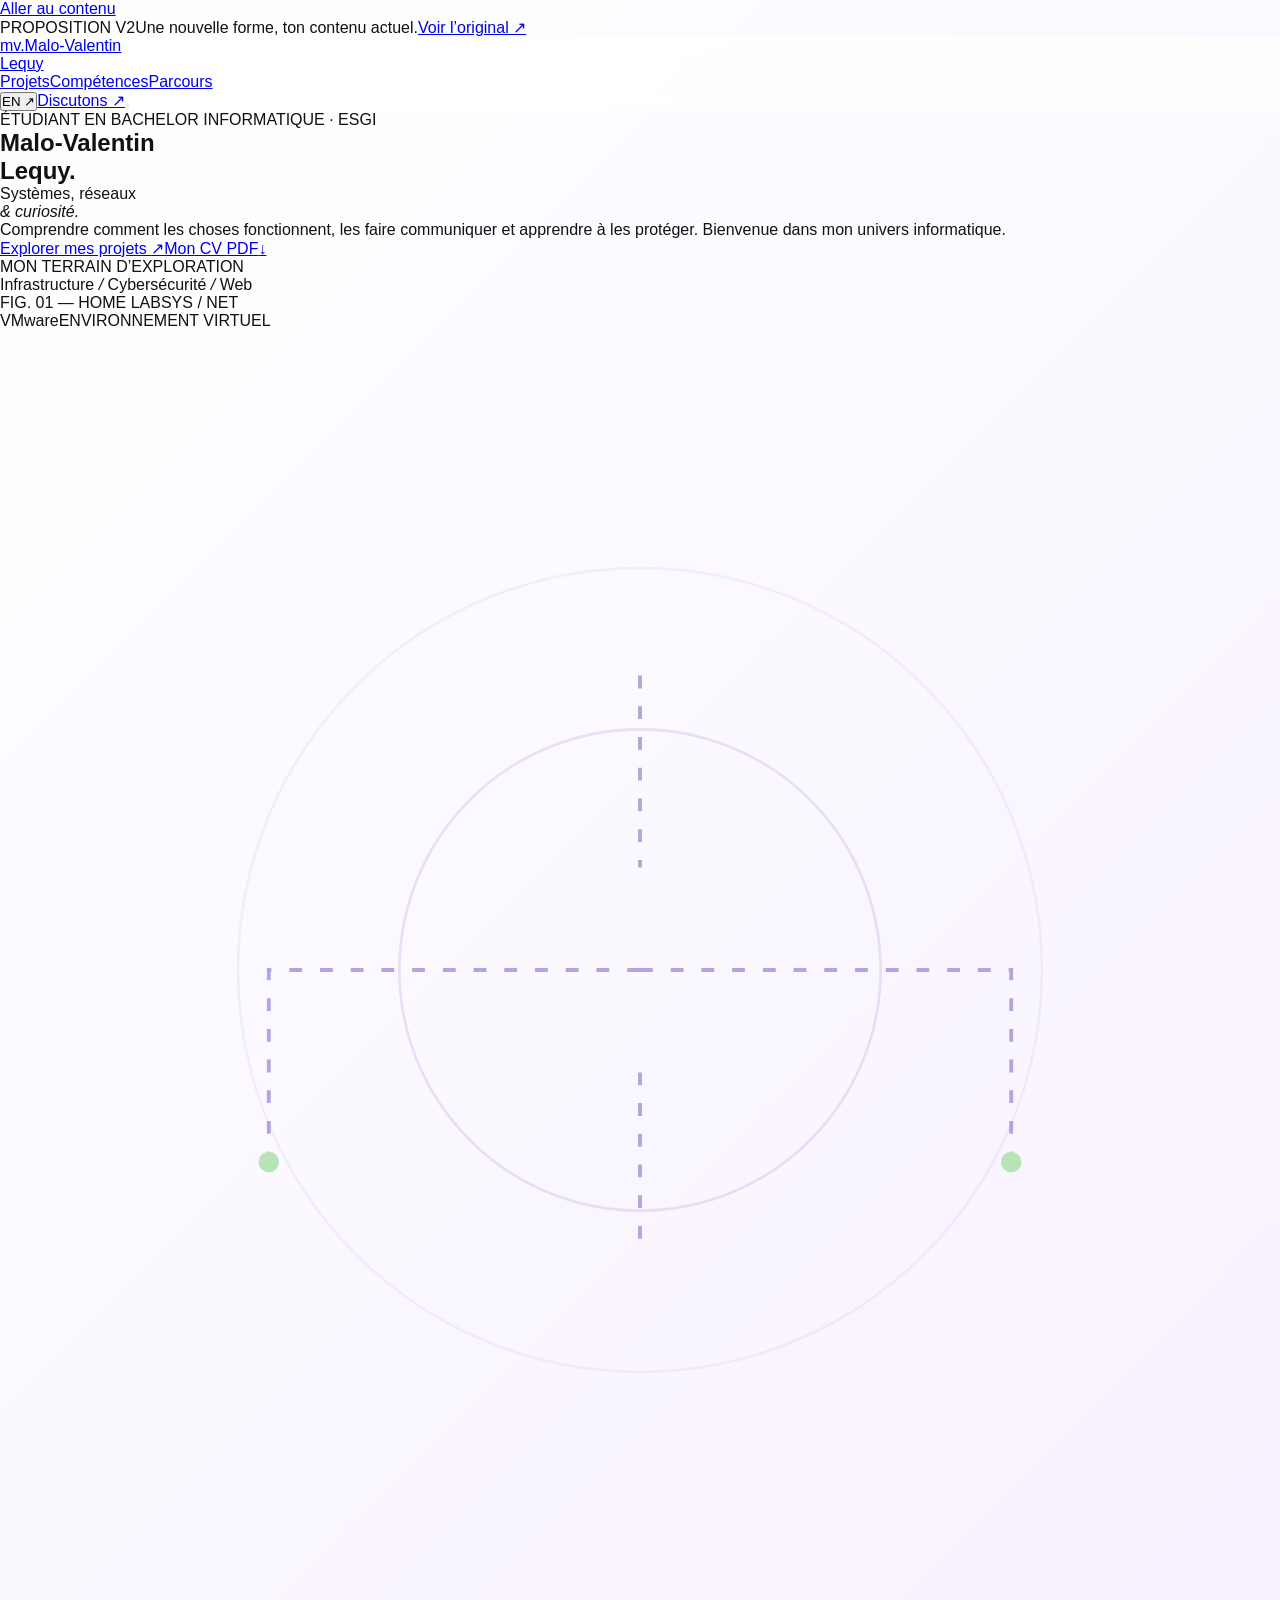
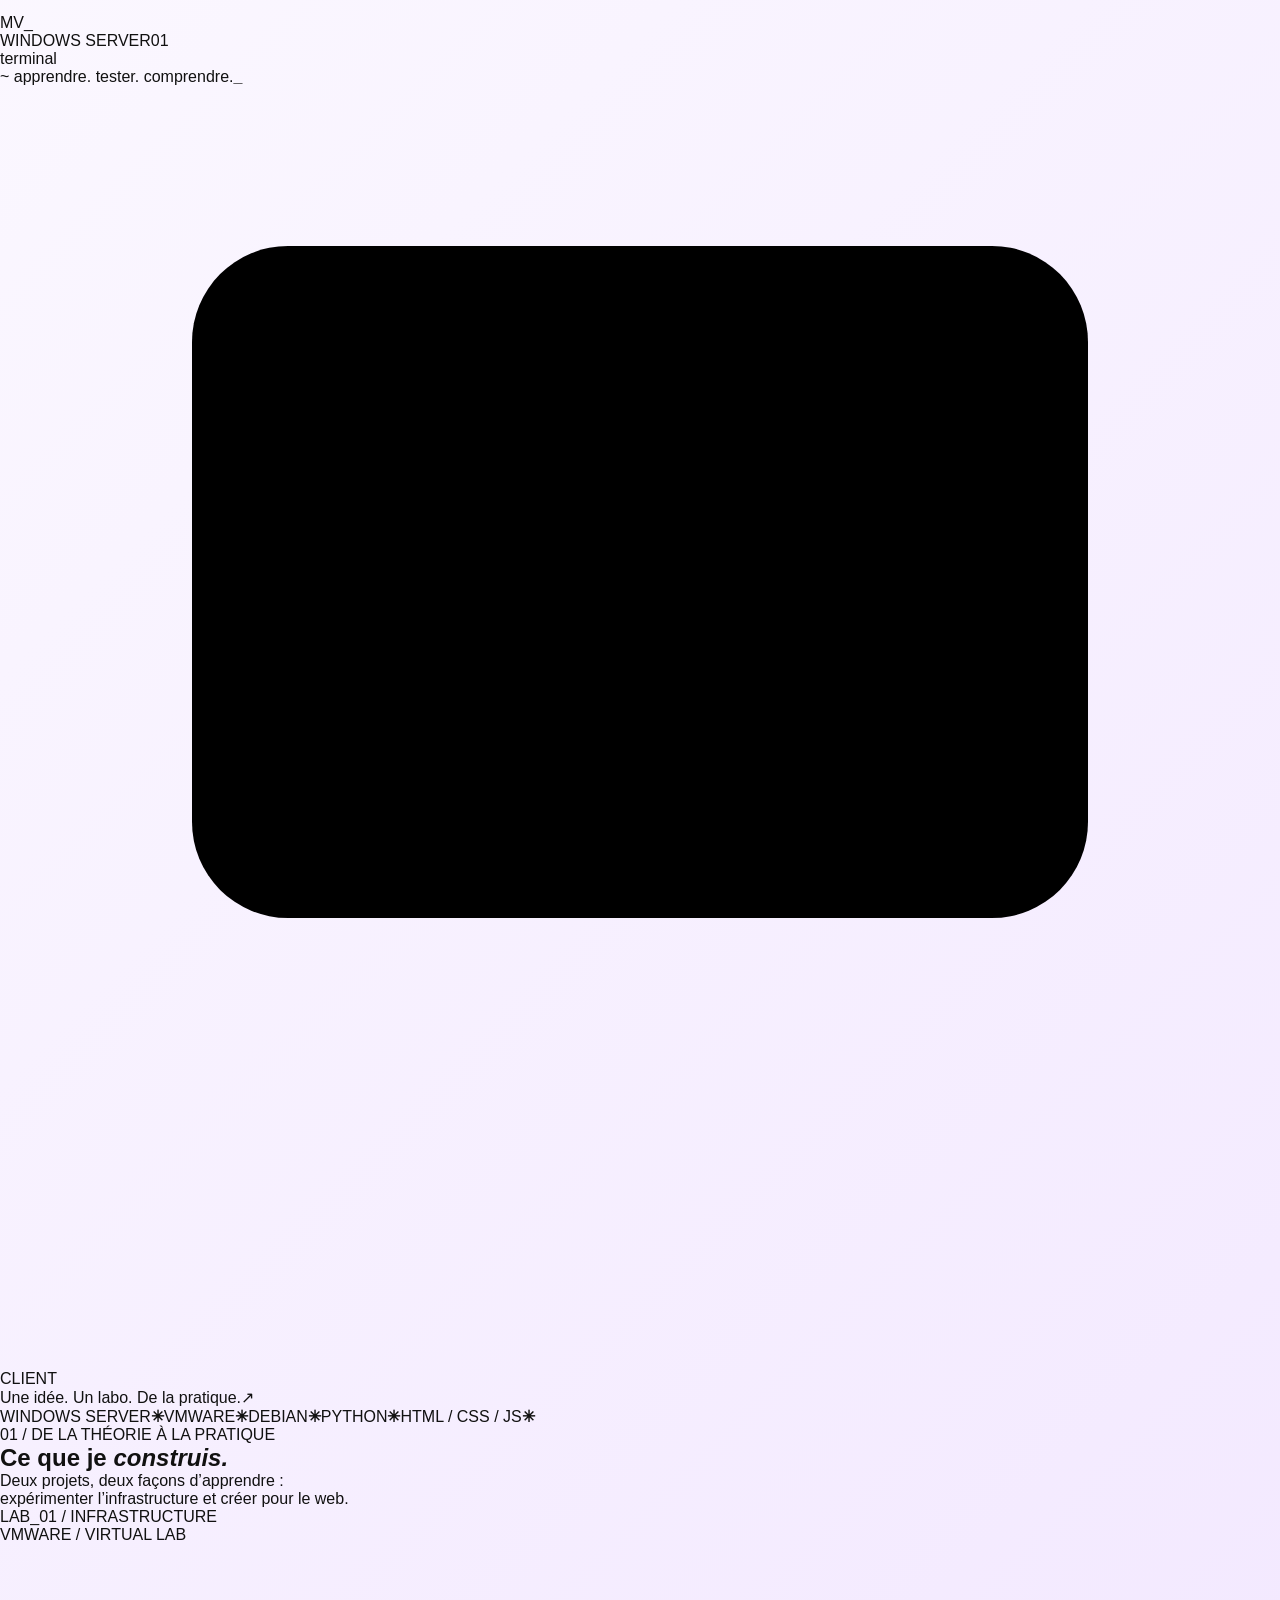
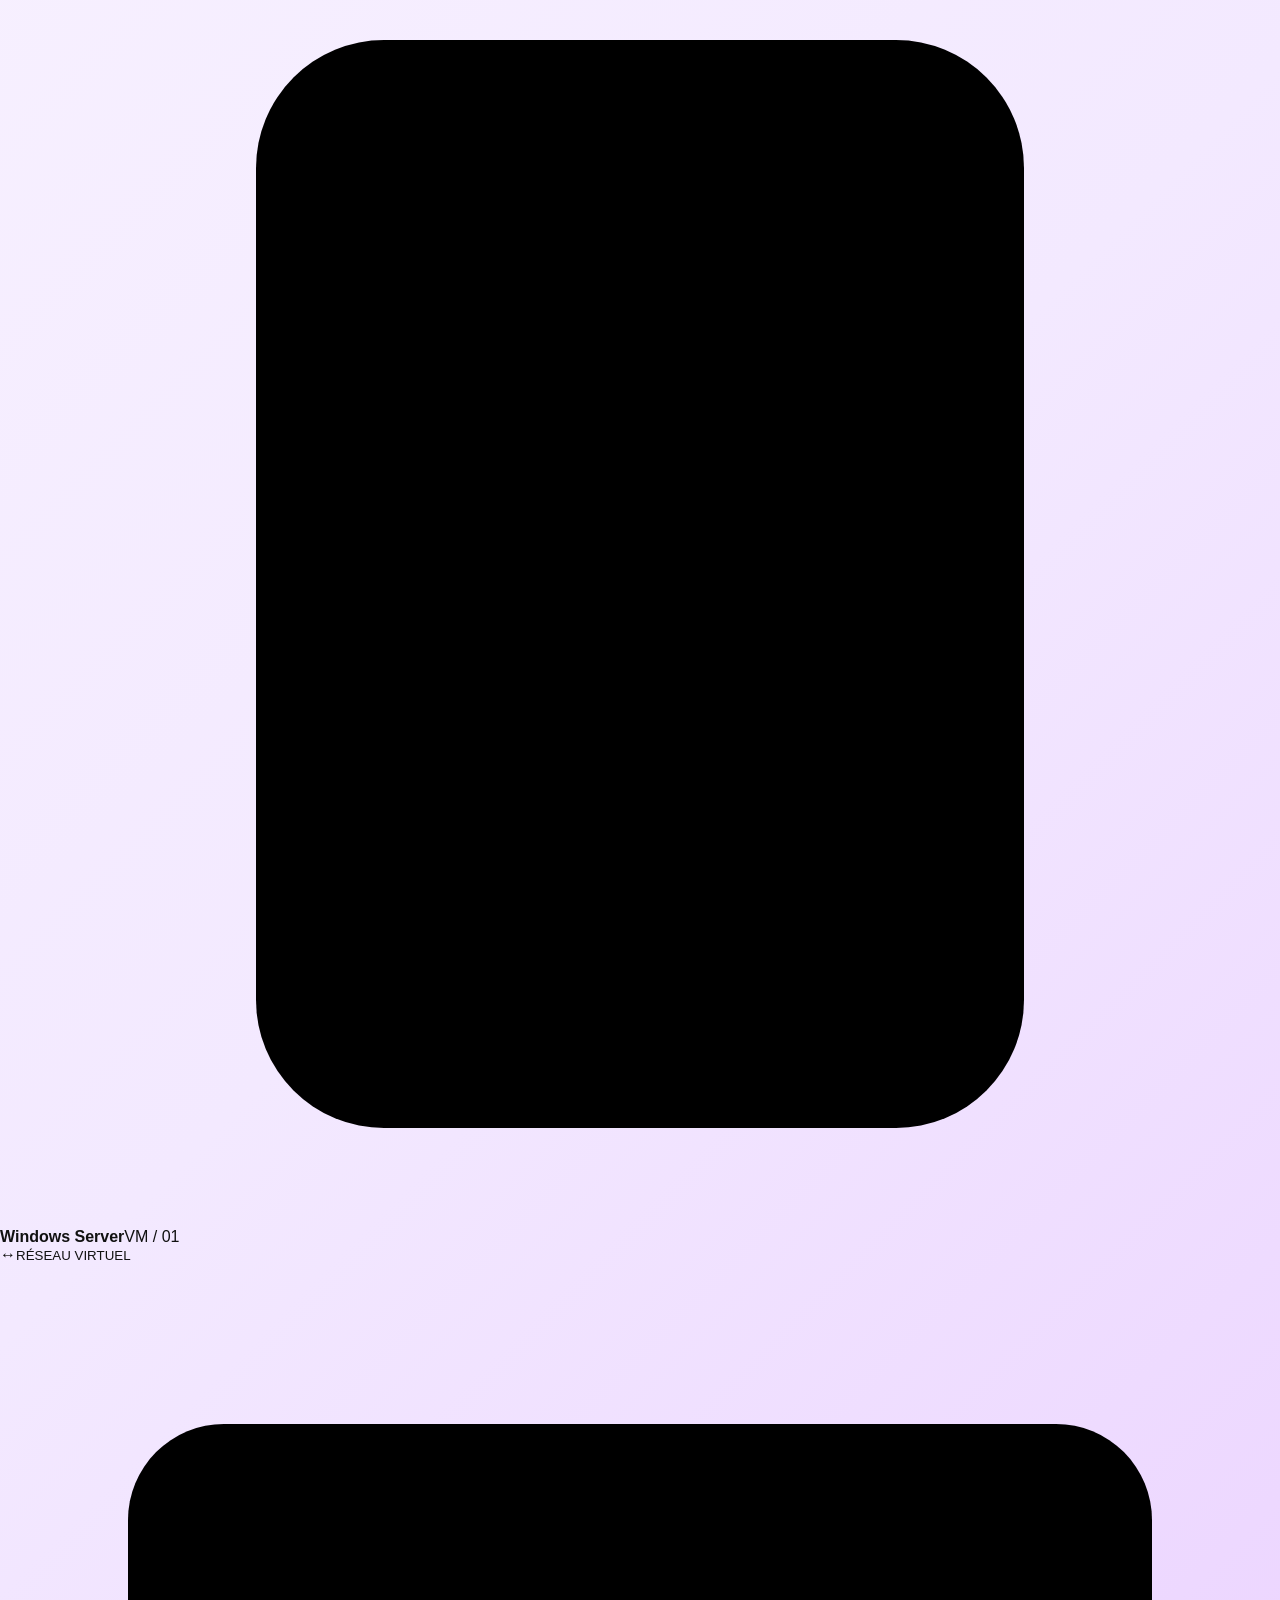
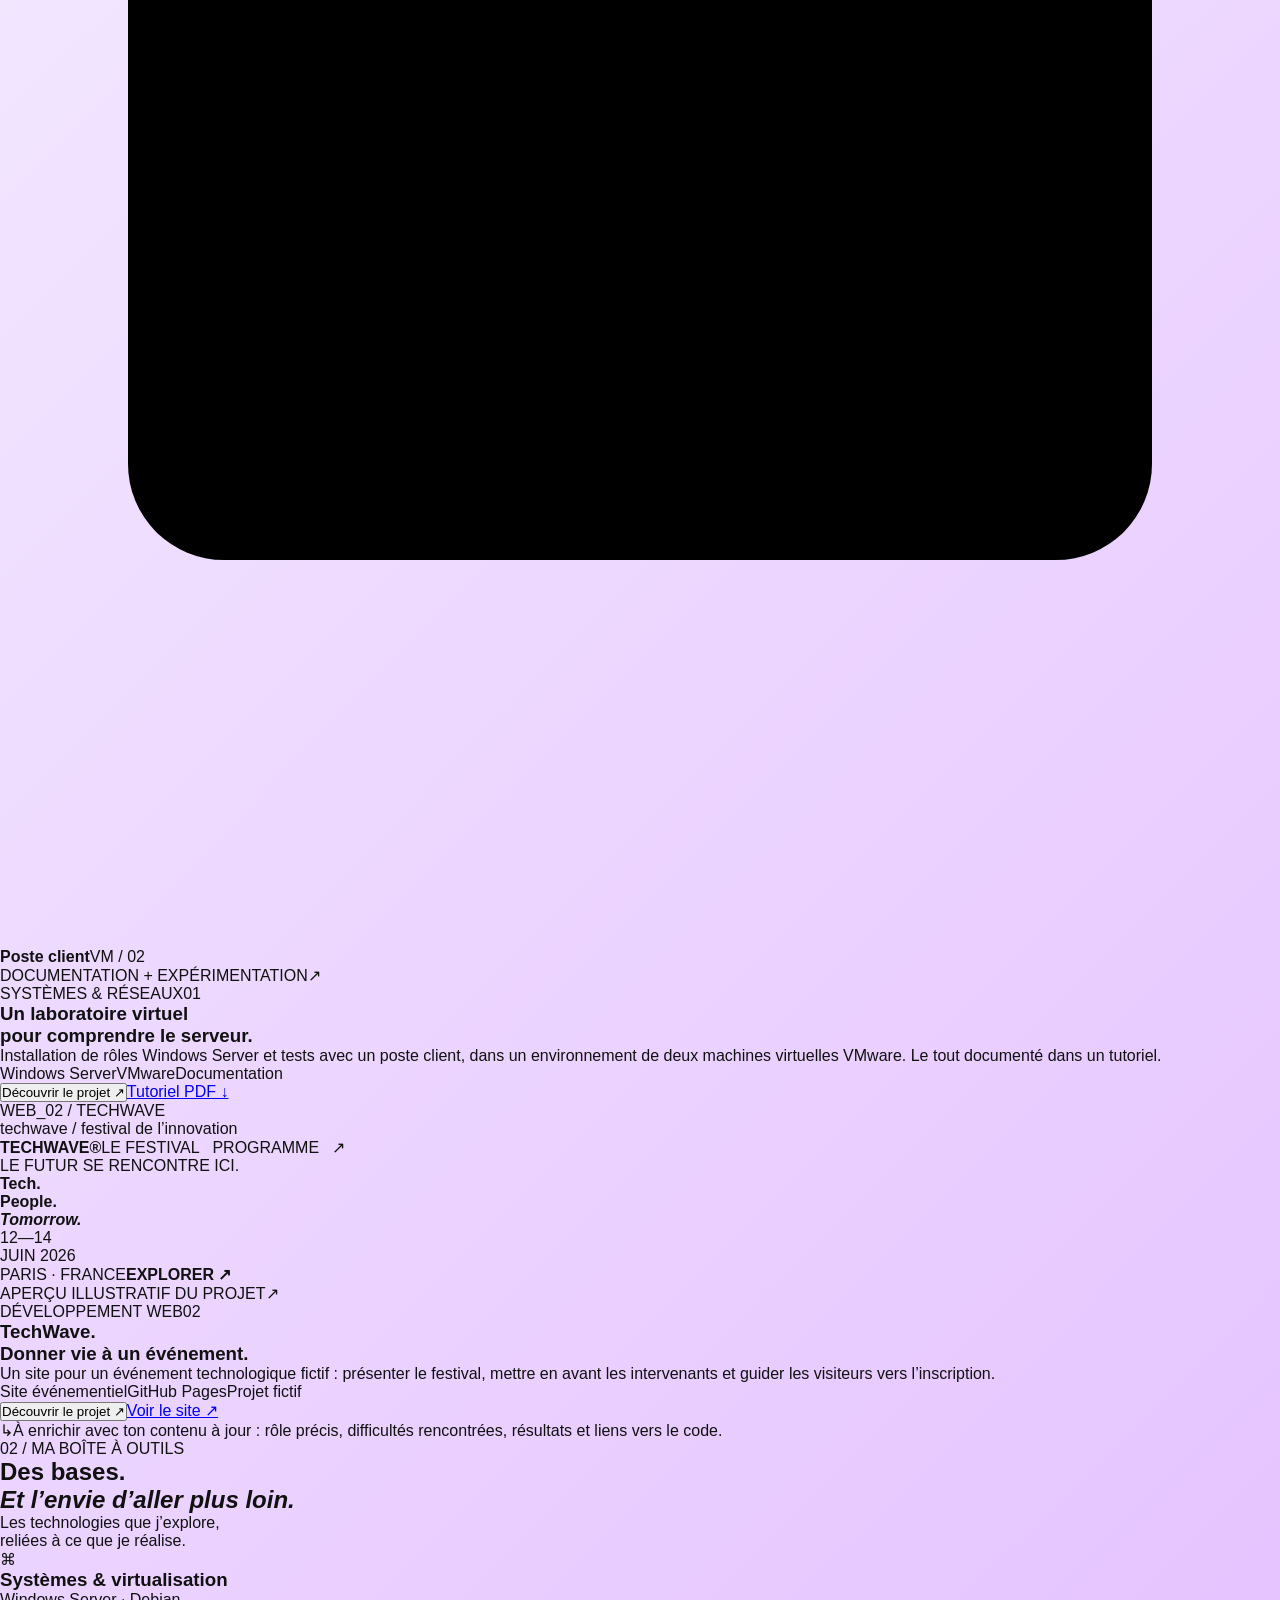
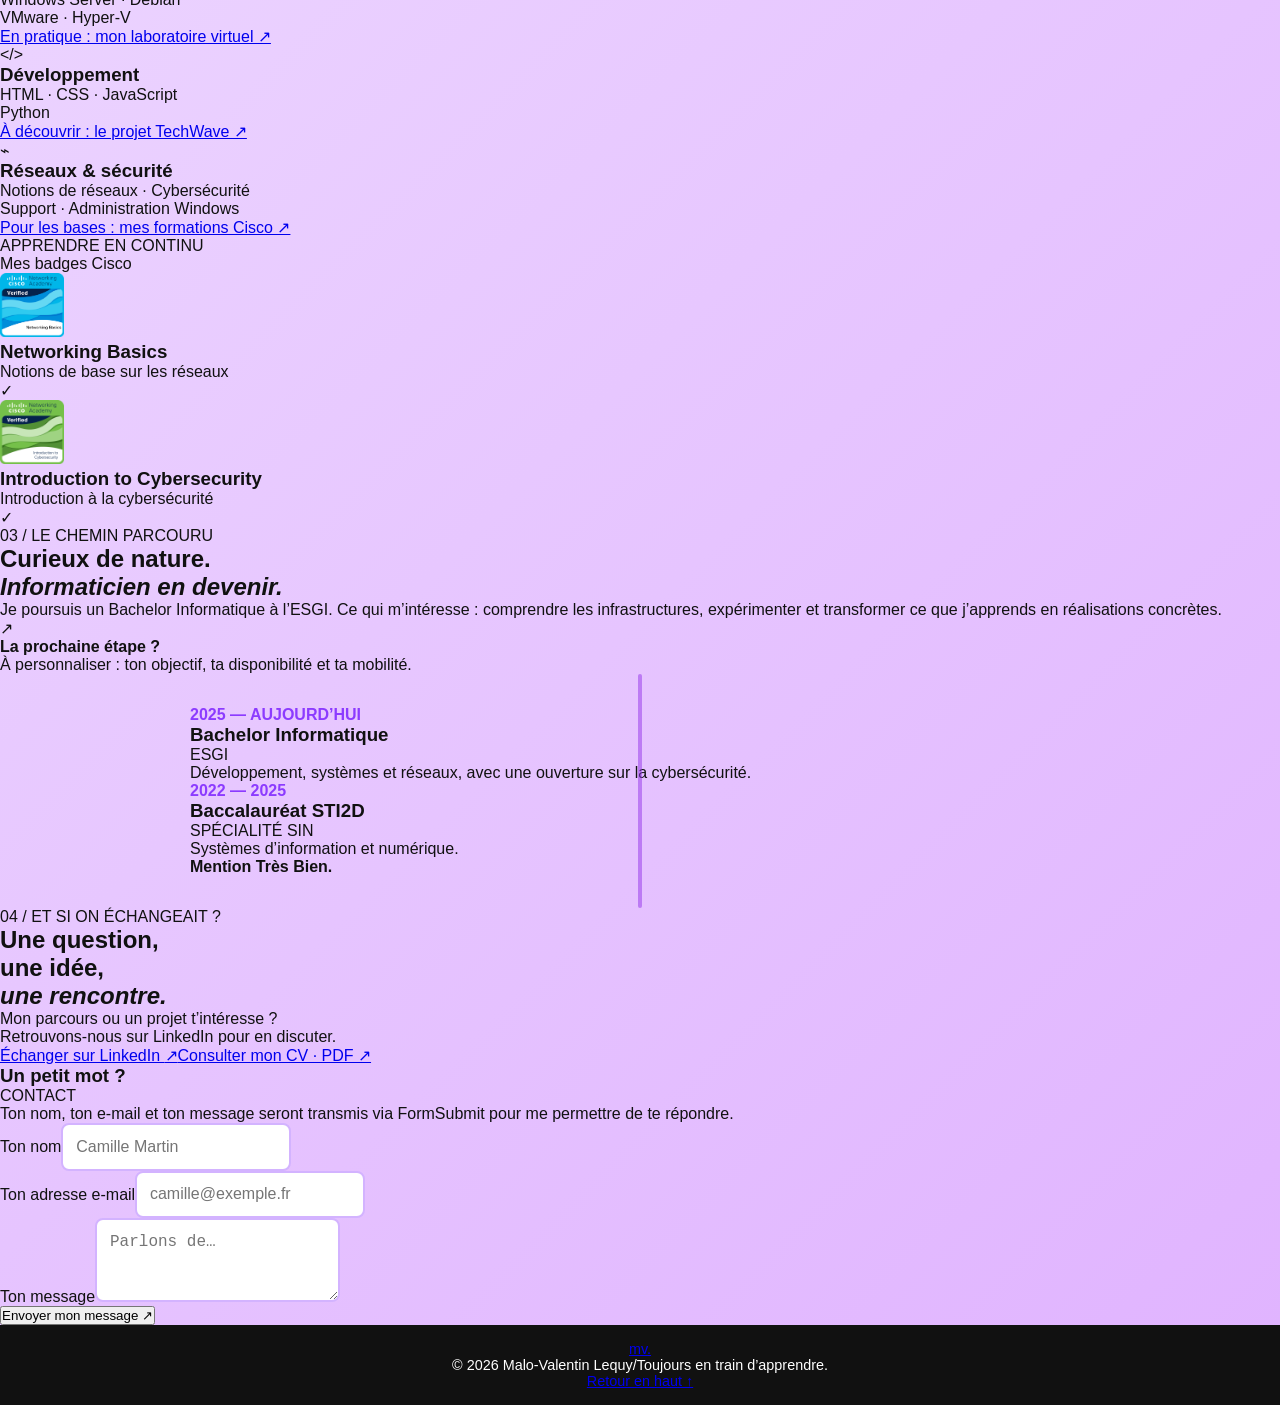
==== commit 8dea7217: "Maj index.html" ====
--- a/index.html
+++ b/index.html
@@ -1,169 +1,79 @@
-<!DOCTYPE html>
+<!doctype html>
 <html lang="fr">
 <head>
-  <meta charset="UTF-8">
-  <meta name="viewport" content="width=device-width, initial-scale=1.0">
-  <title>Malo-Valentin | Portfolio</title>
+  <meta charset="utf-8">
+  <meta name="viewport" content="width=device-width,initial-scale=1">
+  <meta name="description" content="Malo-Valentin Lequy, étudiant en Bachelor Informatique à l’ESGI. Découvrez mes projets en systèmes, réseaux et développement web.">
+  <meta name="theme-color" content="#f6f4ef">
+  <meta name="robots" content="noindex,nofollow">
+  <meta property="og:title" content="Malo-Valentin Lequy — Portfolio">
+  <meta property="og:description" content="Systèmes, réseaux & curiosité. Une nouvelle direction pour mon portfolio informatique.">
+  <title>Malo-Valentin Lequy — Portfolio informatique</title>
+  <link rel="icon" href="data:image/svg+xml,%3Csvg xmlns='http://www.w3.org/2000/svg' viewBox='0 0 64 64'%3E%3Crect width='64' height='64' rx='18' fill='%235f3dc4'/%3E%3Ctext x='32' y='42' text-anchor='middle' font-family='Arial' font-size='30' font-weight='bold' fill='white'%3EMV%3C/text%3E%3C/svg%3E">
   <link rel="stylesheet" href="style.css">
-  <link rel="icon" type="image/png" href="icone.png">
+  <script src="script.js" defer></script>
 </head>
 <body>
-  
-<header>
-  <nav class="navbar">
-    <h1 class="logo">MV<span>.</span></h1>    
-    <div id="burger" class="burger">☰</div>
-      <ul id="nav-links" class="nav-links">
-        <li><a href="#hero" id="nav_home">Accueil</a></li>
-        <li><a href="#about" id="nav_about">À propos</a></li>
-        <li><a href="#projects" id="nav_projects">Projets</a></li>
-        <li><a href="#skills" id="nav_skills">Compétences</a></li>
-        <li><a href="#timeline" id="nav_timeline">Parcours</a></li>
-        <li><a href="#contact" id="nav_contact">Contact</a></li>
-      </ul>
-  <button id="lang-toggle" class="btn-lang">
-    <img id="lang-flag" src="gb-flag.png" alt="EN" class="flag-icon">
-    <span id="lang-text">EN</span>
-  </button>
-  </nav>
-</header>
+  <a class="skip-link" href="#main" data-i18n="skip">Aller au contenu</a>
+  <div class="preview-note"><span class="preview-dot"></span><span data-i18n="preview">PROPOSITION V2</span><span class="preview-description" data-i18n="previewDesc">Une nouvelle forme, ton contenu actuel.</span><a href="https://mvdu01.github.io/portfolio/" target="_blank" rel="noopener noreferrer" data-i18n="original">Voir l’original ↗</a></div>
+  <header class="site-header">
+    <div class="header-inner">
+      <a class="wordmark" href="#accueil" aria-label="Malo-Valentin Lequy — accueil">mv<span>.</span><span class="wordmark-name">Malo-Valentin<br>Lequy</span></a>
+      <nav aria-label="Navigation principale" id="navigation">
+        <a href="#projets" data-i18n="navProjects">Projets</a><a href="#competences" data-i18n="navSkills">Compétences</a><a href="#parcours" data-i18n="navJourney">Parcours</a>
+      </nav>
+      <div class="header-actions"><button id="language" class="language" aria-label="Switch to English">EN <span aria-hidden="true">↗</span></button><a class="contact-nav" href="#contact" data-i18n="navContact">Discutons <span aria-hidden="true">↗</span></a><button class="menu-toggle" aria-controls="navigation" aria-expanded="false" aria-label="Ouvrir le menu"><span></span><span></span></button></div>
+    </div>
+  </header>
 
+  <main id="main">
+    <section id="accueil" class="hero wrap" aria-labelledby="hero-title">
+      <div class="hero-copy">
+        <p class="eyebrow"><span class="status-dot"></span><span data-i18n="student">ÉTUDIANT EN BACHELOR INFORMATIQUE · ESGI</span></p>
+        <h1 id="hero-title">Malo-Valentin<br><span>Lequy<span class="title-dot">.</span></span></h1>
+        <p class="hero-tagline" data-i18n="tagline">Systèmes, réseaux<br><em>& curiosité.</em></p>
+        <p class="hero-description" data-i18n="heroDesc">Comprendre comment les choses fonctionnent, les faire communiquer et apprendre à les protéger. Bienvenue dans mon univers informatique.</p>
+        <div class="hero-buttons"><a class="button primary" href="#projets" data-i18n="explore">Explorer mes projets <span aria-hidden="true">↗</span></a><a class="text-link" href="https://mvdu01.github.io/portfolio/CV_Malo-Valentin_LEQUY_WEB.pdf" target="_blank" rel="noopener noreferrer" data-i18n="cv">Mon CV <span class="file-type">PDF</span><span aria-hidden="true">↓</span></a></div>
+        <div class="hero-foot"><span data-i18n="focus">MON TERRAIN D’EXPLORATION</span><p data-i18n="focusDesc">Infrastructure <i> / </i> Cybersécurité <i> / </i> Web</p></div>
+      </div>
+      <div class="hero-art" role="img" aria-label="Illustration d’un laboratoire virtuel avec un hôte VMware, un serveur Windows et un poste client" data-aria-i18n="artLabel">
+        <div class="art-grid"></div><span class="art-coordinate">FIG. 01 — HOME LAB</span><span class="art-top-right">SYS / NET</span>
+        <div class="orbit orbit-one"></div><div class="orbit orbit-two"></div>
+        <div class="art-chip chip-top"><span class="tiny-dot"></span>VMware<span class="chip-sub" data-i18n="virtual">ENVIRONNEMENT VIRTUEL</span></div>
+        <svg class="network-lines" viewBox="0 0 500 500" fill="none" aria-hidden="true"><path d="M250 135V210M250 290V360M250 250H105V325M250 250H395V325" stroke="#b2a4df" stroke-width="1.5" stroke-dasharray="5 7"/><circle cx="250" cy="250" r="94" stroke="#a995db" stroke-opacity=".25"/><circle cx="250" cy="250" r="157" stroke="#a995db" stroke-opacity=".12"/><circle cx="105" cy="325" r="4" fill="#b7e3b6"/><circle cx="395" cy="325" r="4" fill="#b7e3b6"/></svg>
+        <div class="server-stack"><div class="server-top"><span class="server-logo">MV<span>_</span></span><span class="server-lights"><i></i><i></i><i></i></span></div><div class="server-unit"><span></span><b></b><i></i></div><div class="server-unit"><span></span><b></b><i></i></div><div class="server-unit"><span></span><b></b><i></i></div><div class="server-caption">WINDOWS SERVER<span>01</span></div></div>
+        <div class="terminal-mini"><div class="terminal-heading"><span>terminal</span><div><i></i><i></i><i></i></div></div><p><span>~</span> <span data-i18n="terminal">apprendre. tester. comprendre.</span><b>_</b></p></div>
+        <div class="client-mini"><svg viewBox="0 0 40 40" aria-hidden="true"><rect x="6" y="5" width="28" height="21" rx="3"/><path d="M20 26v7M12 34h16"/></svg><span>CLIENT</span></div>
+        <div class="art-caption"><span class="tiny-dot"></span><span data-i18n="artCaption">Une idée. Un labo. De la pratique.</span><span class="art-arrow">↗</span></div>
+      </div>
+    </section>
 
+    <div class="discipline-strip"><div class="wrap"><span>WINDOWS SERVER</span><b>✳</b><span>VMWARE</span><b>✳</b><span>DEBIAN</span><b>✳</b><span>PYTHON</span><b>✳</b><span>HTML / CSS / JS</span><b>✳</b></div></div>
 
-  <!-- HERO -->
-<section id="hero">
-  <div class="hero-content">
-    <h2 id="hero_title">Bonjour, je suis Malo-Valentin</h2>
-    <h3 id="hero_subtitle">Étudiant en Bachelor Informatique</h3>
-    <p id="hero_text">Passionné par la cybersécurité, le développement web et l’innovation numérique.</p>
-    <a href="CV_Malo-Valentin_LEQUY_WEB.pdf" download class="btn-download" id="cv_download">📄 Télécharger mon CV</a>
-  </div>
-</section>
+    <section id="projets" class="projects-section wrap section-space" aria-labelledby="projects-title">
+      <div class="section-heading"><div><p class="eyebrow" data-i18n="projectsEyebrow">01 / DE LA THÉORIE À LA PRATIQUE</p><h2 id="projects-title" data-i18n="projectsTitle">Ce que je <em>construis.</em></h2></div><p class="section-intro" data-i18n="projectsIntro">Deux projets, deux façons d’apprendre :<br>expérimenter l’infrastructure et créer pour le web.</p></div>
+      <article class="project project-infra">
+        <div class="project-visual infra-visual" aria-hidden="true"><div class="visual-label">LAB_01 / INFRASTRUCTURE</div><div class="lab-host"><span class="host-label">VMWARE / VIRTUAL LAB</span><div class="lab-machines"><div class="machine"><svg viewBox="0 0 40 40"><rect x="8" y="3" width="24" height="34" rx="4"/><path d="M13 12h14M13 20h14M13 28h7"/><circle cx="27" cy="29" r="1"/></svg><strong>Windows Server</strong><span>VM / 01</span></div><div class="lab-connection"><span></span><b>↔</b><small>RÉSEAU VIRTUEL</small></div><div class="machine"><svg viewBox="0 0 40 40"><rect x="4" y="5" width="32" height="23" rx="3"/><path d="M20 28v7M12 36h16"/></svg><strong>Poste client</strong><span>VM / 02</span></div></div></div><div class="visual-bottom"><span>DOCUMENTATION + EXPÉRIMENTATION</span><span>↗</span></div></div>
+        <div class="project-content"><div class="project-topline"><span data-i18n="infraCategory">SYSTÈMES & RÉSEAUX</span><span>01</span></div><h3 data-i18n="infraTitle">Un laboratoire virtuel<br>pour comprendre le serveur.</h3><p data-i18n="infraDesc">Installation de rôles Windows Server et tests avec un poste client, dans un environnement de deux machines virtuelles VMware. Le tout documenté dans un tutoriel.</p><div class="tags"><span>Windows Server</span><span>VMware</span><span data-i18n="documentation">Documentation</span></div><div class="project-actions"><button class="text-link" data-project="infra" data-i18n="caseStudy">Découvrir le projet <span aria-hidden="true">↗</span></button><a class="small-link" href="https://mvdu01.github.io/portfolio/Tutoriel_Windows_Server.pdf" target="_blank" rel="noopener noreferrer" data-i18n="tutorial">Tutoriel PDF ↓</a></div></div>
+      </article>
+      <article class="project project-web">
+        <div class="project-visual web-visual" aria-hidden="true"><div class="visual-label">WEB_02 / TECHWAVE</div><div class="browser-mock"><div class="mock-bar"><i></i><i></i><i></i><span>techwave / festival de l’innovation</span></div><div class="mock-body"><div class="mock-nav"><b>TECHWAVE<span>®</span></b><span>LE FESTIVAL &nbsp; PROGRAMME &nbsp; ↗</span></div><p>LE FUTUR SE RENCONTRE ICI.</p><h4>Tech.<br>People.<br><em>Tomorrow.</em></h4><div class="mock-badge">12—14<br>JUIN 2026</div><div class="mock-bottom"><span>PARIS · FRANCE</span><b>EXPLORER ↗</b></div></div></div><div class="visual-bottom"><span data-i18n="illustration">APERÇU ILLUSTRATIF DU PROJET</span><span>↗</span></div></div>
+        <div class="project-content"><div class="project-topline"><span data-i18n="webCategory">DÉVELOPPEMENT WEB</span><span>02</span></div><h3 data-i18n="webTitle">TechWave.<br>Donner vie à un événement.</h3><p data-i18n="webDesc">Un site pour un événement technologique fictif : présenter le festival, mettre en avant les intervenants et guider les visiteurs vers l’inscription.</p><div class="tags"><span data-i18n="webTag">Site événementiel</span><span>GitHub Pages</span><span data-i18n="personalProject">Projet fictif</span></div><div class="project-actions"><button class="text-link" data-project="web" data-i18n="caseStudy">Découvrir le projet <span aria-hidden="true">↗</span></button><a class="small-link" href="https://mvdu01.github.io/TechWave/" target="_blank" rel="noopener noreferrer" data-i18n="liveSite">Voir le site ↗</a></div></div>
+      </article>
+      <p class="editor-note"><span>↳</span><span data-i18n="projectNote">À enrichir avec ton contenu à jour : rôle précis, difficultés rencontrées, résultats et liens vers le code.</span></p>
+    </section>
 
-<!-- ABOUT -->
-<section id="about" class="section">
-  <h2 id="about_title">À propos</h2>
-  <p id="about_text">Je suis un étudiant en informatique curieux et motivé, avec une affinité particulière pour la cybersécurité et la création d’expériences web modernes.</p>
-</section>
+    <section id="competences" class="skills-section section-space" aria-labelledby="skills-title"><div class="wrap">
+      <div class="section-heading"><div><p class="eyebrow" data-i18n="skillsEyebrow">02 / MA BOÎTE À OUTILS</p><h2 id="skills-title" data-i18n="skillsTitle">Des bases.<br><em>Et l’envie d’aller plus loin.</em></h2></div><p class="section-intro" data-i18n="skillsIntro">Les technologies que j’explore,<br>reliées à ce que je réalise.</p></div>
+      <div class="skills-grid"><article class="skill-block"><span class="skill-icon">⌘</span><h3 data-i18n="systems">Systèmes & virtualisation</h3><p>Windows Server · Debian<br>VMware · Hyper-V</p><a href="#projets" data-i18n="systemsProof">En pratique : mon laboratoire virtuel ↗</a></article><article class="skill-block"><span class="skill-icon">&lt;/&gt;</span><h3 data-i18n="development">Développement</h3><p>HTML · CSS · JavaScript<br>Python</p><a href="https://mvdu01.github.io/TechWave/" target="_blank" rel="noopener noreferrer" data-i18n="webProof">À découvrir : le projet TechWave ↗</a></article><article class="skill-block"><span class="skill-icon">⌁</span><h3 data-i18n="security">Réseaux & sécurité</h3><p data-i18n="securityDesc">Notions de réseaux · Cybersécurité<br>Support · Administration Windows</p><a href="#formations" data-i18n="securityProof">Pour les bases : mes formations Cisco ↗</a></article></div>
+      <div class="certifications" id="formations"><div class="cert-label"><span data-i18n="learning">APPRENDRE EN CONTINU</span><p data-i18n="cisco">Mes badges Cisco</p></div><div class="cert-item"><img src="https://mvdu01.github.io/portfolio/networking-basics.png" width="64" height="64" loading="lazy" alt="Badge Cisco Networking Basics"><div><h3>Networking Basics</h3><p data-i18n="networkBadge">Notions de base sur les réseaux</p></div><span class="badge-check" aria-hidden="true">✓</span></div><div class="cert-item"><img src="https://mvdu01.github.io/portfolio/introduction-to-cybersecurity.png" width="64" height="64" loading="lazy" alt="Badge Cisco Introduction to Cybersecurity"><div><h3>Introduction to Cybersecurity</h3><p data-i18n="cyberBadge">Introduction à la cybersécurité</p></div><span class="badge-check" aria-hidden="true">✓</span></div></div>
+    </div></section>
 
-<!-- PROJECTS -->
-<section id="projects" class="section">
-  <h2 id="projects_title">Mes Projets</h2>
-  <div class="projects-grid">
-    <div class="project-card">
-      <h3 id="project1_title">Création d'un tutoriel d'installation</h3>
-      <p id="project1_text">Création d'un tutoriel détaillé pour l'installation de roles sur Windows Server et test avec un client. Les deux machines ont été créés sur VMware.</p>
-      <a href="Tutoriel_Windows_Server.pdf" download class="btn-project" id="tuto_download">📄 Voir le tutoriel</a>
-    </div>
-    <div class="project-card">
-      <h3 id="project2_title">Site web pour un événement Tech</h3>
-      <p id="project2_text">Création d'un site web moderne pour un événement technologique fictif.</p>    
-      <a href="https://mvdu01.github.io/TechWave/" class="btn-project" id="btn_project_2" target="_blank" rel="noopener noreferrer" aria-label="Voir le site web de l'événement Tech dans un nouvel onglet"> 🌐 Voir le site </a>
-    </div>
-  </div>
-</section>
+    <section id="parcours" class="journey-section wrap section-space" aria-labelledby="journey-title"><div class="journey-intro"><p class="eyebrow" data-i18n="journeyEyebrow">03 / LE CHEMIN PARCOURU</p><h2 id="journey-title" data-i18n="journeyTitle">Curieux de nature.<br><em>Informaticien en devenir.</em></h2><p data-i18n="about">Je poursuis un Bachelor Informatique à l’ESGI. Ce qui m’intéresse : comprendre les infrastructures, expérimenter et transformer ce que j’apprends en réalisations concrètes.</p><div class="next-step"><span class="next-icon">↗</span><div><strong data-i18n="nextTitle">La prochaine étape ?</strong><p data-i18n="nextDesc">À personnaliser : ton objectif, ta disponibilité et ta mobilité.</p></div></div></div><div class="timeline"><article><span class="timeline-dot"></span><p class="date" data-i18n="esgiDate">2025 — AUJOURD’HUI</p><h3 data-i18n="esgiTitle">Bachelor Informatique</h3><span class="school">ESGI</span><p data-i18n="esgiDesc">Développement, systèmes et réseaux, avec une ouverture sur la cybersécurité.</p></article><article><span class="timeline-dot"></span><p class="date">2022 — 2025</p><h3 data-i18n="bacTitle">Baccalauréat STI2D</h3><span class="school" data-i18n="bacSpeciality">SPÉCIALITÉ SIN</span><p data-i18n="bacDesc">Systèmes d’information et numérique.<br><strong>Mention Très Bien.</strong></p></article></div></section>
 
-<!-- SKILLS -->
-<section id="skills" class="section">
-  <h2 id="skills_title">Compétences</h2>
-  <div class="skills-list">
-    <span>HTML</span><span>CSS</span><span>JavaScript</span>
-    <span>Python</span><span id="skill_cyber">Cybersécurité</span><span>Debian</span>
-    <span>VMware</span><span>Hyper-V</span><span>Windows Server</span>
-    <span id="skill_admin">Administration Windows</span><span id="skill_support">Support Informatique</span><span id="skill_network">Réseaux</span>
-  </div>
-</section>
-
-<!-- CERTIFICATIONS -->
-<section id="certifications" class="section">
-  <h2 id="certifications_title">Certifications</h2>
-
-  <div class="certifications-grid">
-    <article class="cert-card">
-      <img
-        src="networking-basics.png"
-        alt="Badge Cisco Notions de base sur les réseaux"
-        class="cert-badge"
-      >
-      <h3 id="cert1_title">Cisco - Notions de base sur les réseaux</h3>
-      <p id="cert1_text">
-        Badge obtenu pour la certification Cisco « Notions de base sur les réseaux ».
-      </p>
-    </article>
-    <article class="cert-card">
-      <img
-        src="introduction-to-cybersecurity.png"
-        alt="Badge Cisco Introduction à la cybersécurité"
-        class="cert-badge"
-      >
-      <h3 id="cert2_title">Cisco - Introduction à la cybersécurité</h3>
-      <p id="cert2_text">
-        Badge obtenu pour la certification Cisco « Introduction à la cybersécurité ».
-      </p>
-    </article>
-  </div>
-</section>
-
-<!-- TIMELINE -->
-<section id="timeline" class="section">
-  <h2 id="timeline_title">Mon Parcours</h2>
-  <div class="timeline">
-    <div class="timeline-item">
-      <span class="date", id="timeline1_date">2025 - Présent</span>
-      <h3 id="timeline1_title">Bachelor Informatique - ESGI</h3>
-      <p id="timeline1_text">Formation complète en développement, systèmes et réseaux, avec une ouverture sur la cybersécurité et l’innovation numérique.</p>
-    </div>
-    <div class="timeline-item">
-      <span class="date", id="timeline2_date">2022 - 2025</span>
-      <h3 id="timeline2_title">Baccalauréat Technologique</h3>
-      <p id="timeline2_text">Bac STI2D Spécialité SIN — Mention Très Bien</p>
-    </div>
-  </div>
-</section>
-
-<!-- LINKEDIN -->
-<section id="socials" class="section">
-  <h2 id="socials_title">Retrouvez-moi</h2>
-  <a href="https://www.linkedin.com/in/malo-valentin-lequy/" target="_blank" class="linkedin-btn">
-    <img src="logo-linkedin.png" alt="LinkedIn" class="linkedin-logo" />
-    <span id="linkedin_btn">Mon LinkedIn</span>
-  </a>
-</section>
-
-<!-- CONTACT -->
-<section id="contact" class="section">
-  <h2 id="contact_title">Contact</h2>
-  <form id="contactForm" action="https://formspree.io/f/xpwogdbg" method="POST">
-    <input type="text" id="name_placeholder" name="name" placeholder="Votre nom" required>
-    <input type="email" id="email_placeholder" name="email" placeholder="Votre email" required>
-    <textarea id="message_placeholder" name="message" rows="5" placeholder="Votre message" required></textarea>
-    <button type="submit" class="btn-submit" id="contact_button">Envoyer</button>
-  </form>
-  <div id="successMessage" class="hidden">✅ Message envoyé avec succès !</div>
-</section>
-
-
-
-  <footer>
-    <p>© 2025 Malo-Valentin Lequy • Portfolio</p>
-  </footer>
-
-
-<div class="info-banner">
-  <p id="info_text">
-    ✨ Ce site évolue en permanence afin d’être amélioré continuellement.
-  </p>
-</div>
-
-<script src="script.js"></script>
-<!-- Cloudflare Web Analytics --><script defer src='https://static.cloudflareinsights.com/beacon.min.js' data-cf-beacon='{"token": "8ec9fca33f134e698a0baf44eacd2e00"}'></script><!-- End Cloudflare Web Analytics -->
+    <section id="contact" class="contact-section section-space" aria-labelledby="contact-title"><div class="wrap contact-layout"><div class="contact-copy"><p class="eyebrow" data-i18n="contactEyebrow">04 / ET SI ON ÉCHANGEAIT ?</p><h2 id="contact-title" data-i18n="contactTitle">Une question,<br>une idée,<br><em>une rencontre.</em></h2><p data-i18n="contactDesc">Mon parcours ou un projet t’intéresse ?<br>Retrouvons-nous sur LinkedIn pour en discuter.</p><a class="button light" href="https://www.linkedin.com/in/malo-valentin-lequy/" target="_blank" rel="noopener noreferrer" data-i18n="linkedin">Échanger sur LinkedIn <span aria-hidden="true">↗</span></a><a class="contact-cv" href="https://mvdu01.github.io/portfolio/CV_Malo-Valentin_LEQUY_WEB.pdf" target="_blank" rel="noopener noreferrer" data-i18n="cvContact">Consulter mon CV · PDF ↗</a></div><div class="contact-form-panel"><div class="form-heading"><h3 data-i18n="messageTitle">Un petit mot ?</h3><span data-i18n="demo">CONTACT</span></div><p class="form-note" data-i18n="formNote">Ton nom, ton e-mail et ton message seront transmis via FormSubmit pour me permettre de te répondre.</p><form id="contact-form" action="https://formsubmit.co/malovalentinlequy@gmail.com" method="POST"><input type="hidden" name="_subject" value="Nouveau message — Portfolio Malo-Valentin Lequy"><input type="hidden" name="_template" value="table"><input type="hidden" name="_url" value="https://mvdu01.github.io/portfolio/"><div style="display:none" aria-hidden="true"><label for="website-check">Laisser ce champ vide</label><input id="website-check" type="text" name="_honey" tabindex="-1" autocomplete="off"></div><div class="field"><label for="name" data-i18n="name">Ton nom</label><input id="name" name="name" autocomplete="name" required maxlength="100" placeholder="Camille Martin" data-placeholder-i18n="namePlaceholder"></div><div class="field"><label for="email" data-i18n="email">Ton adresse e-mail</label><input id="email" name="email" type="email" autocomplete="email" required maxlength="200" placeholder="camille@exemple.fr" data-placeholder-i18n="emailPlaceholder"></div><div class="field"><label for="message" data-i18n="message">Ton message</label><textarea id="message" name="message" rows="3" required maxlength="3000" placeholder="Parlons de…" data-placeholder-i18n="messagePlaceholder"></textarea></div><button class="button form-submit" type="submit" data-i18n="formSubmit">Envoyer mon message <span aria-hidden="true">↗</span></button><p id="form-status" role="status" aria-live="polite" hidden></p></form></div></div></section>
+  </main>
+  <footer class="wrap footer"><a class="footer-brand" href="#accueil">mv<span>.</span></a><p>© <span id="year">2026</span> Malo-Valentin Lequy<span class="footer-divider">/</span><span data-i18n="footer">Toujours en train d’apprendre.</span></p><a href="#accueil" data-i18n="backTop">Retour en haut ↑</a></footer>
+  <dialog id="project-dialog" aria-labelledby="dialog-title"><button class="dialog-close" aria-label="Fermer le détail du projet">×</button><p class="eyebrow" id="dialog-category"></p><h2 id="dialog-title"></h2><div id="dialog-body"></div></dialog>
 </body>
 </html>
-
-
-
-
-
-
-
-
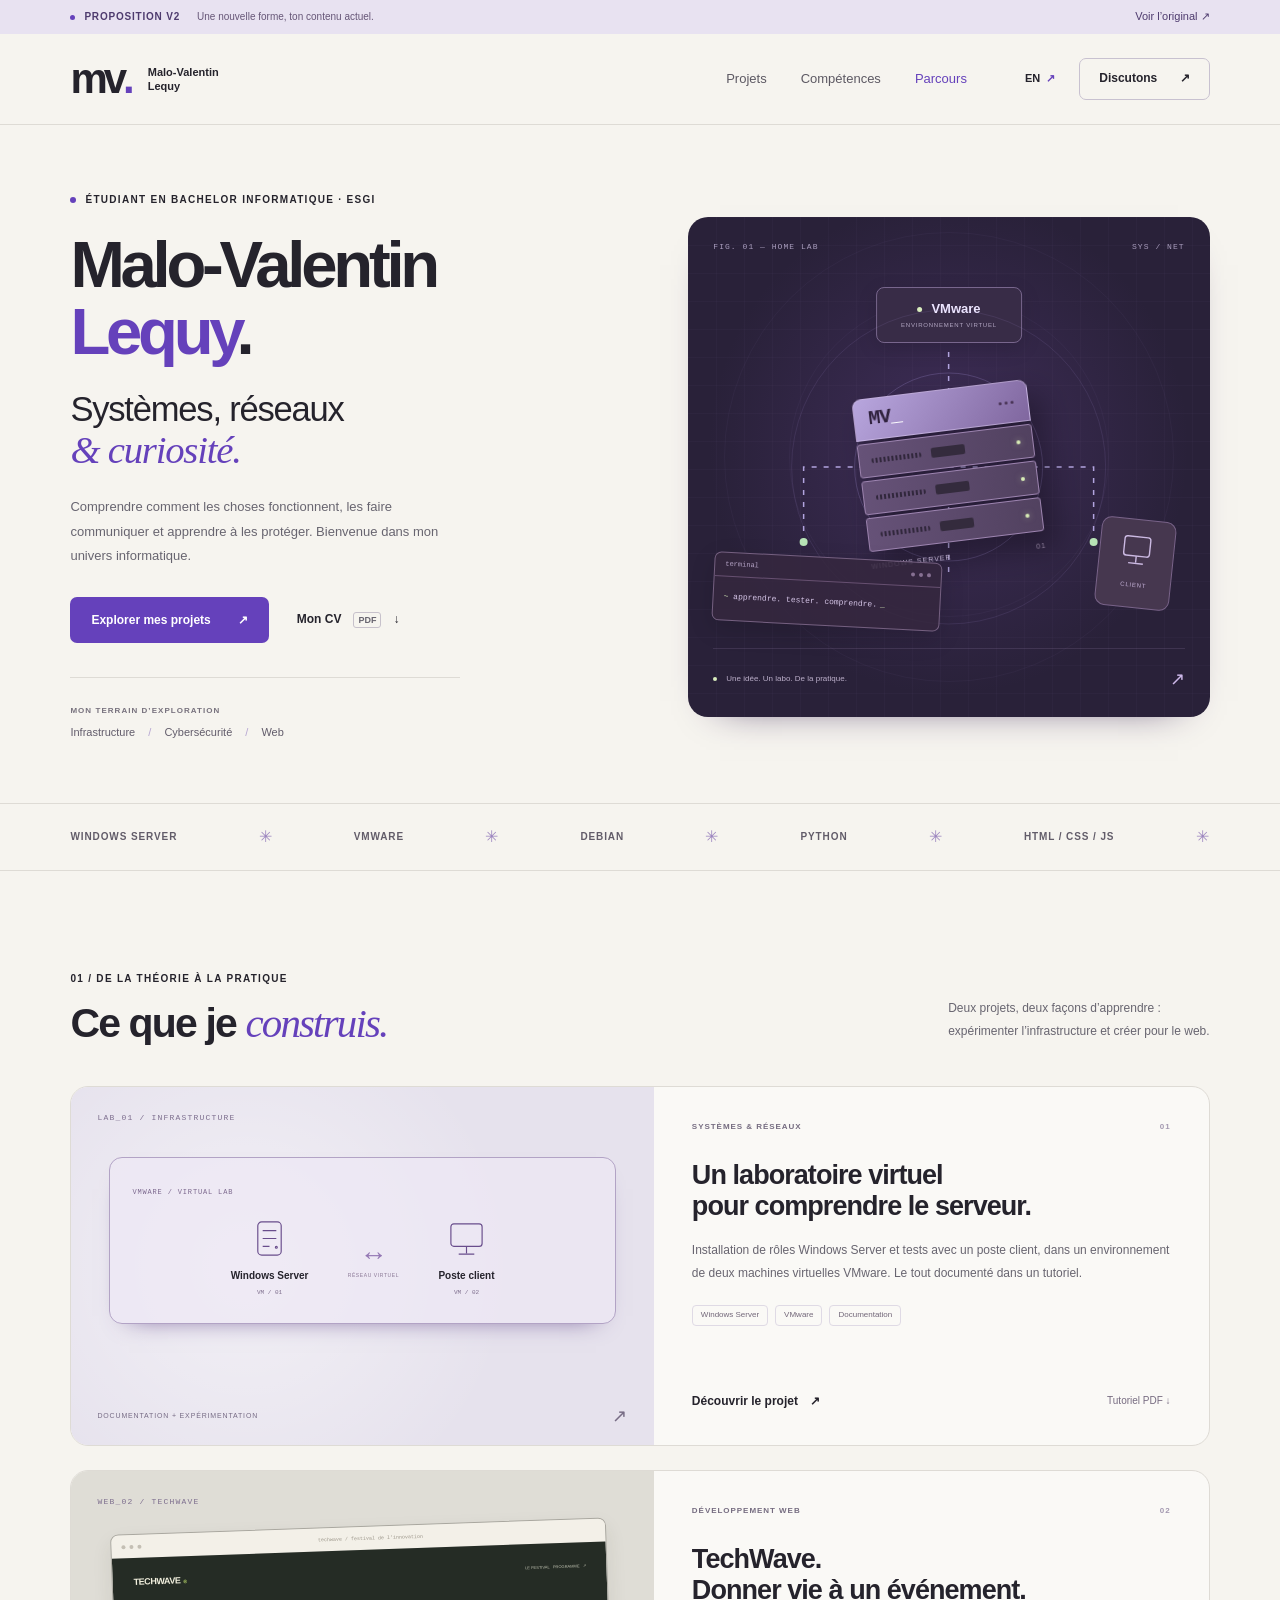
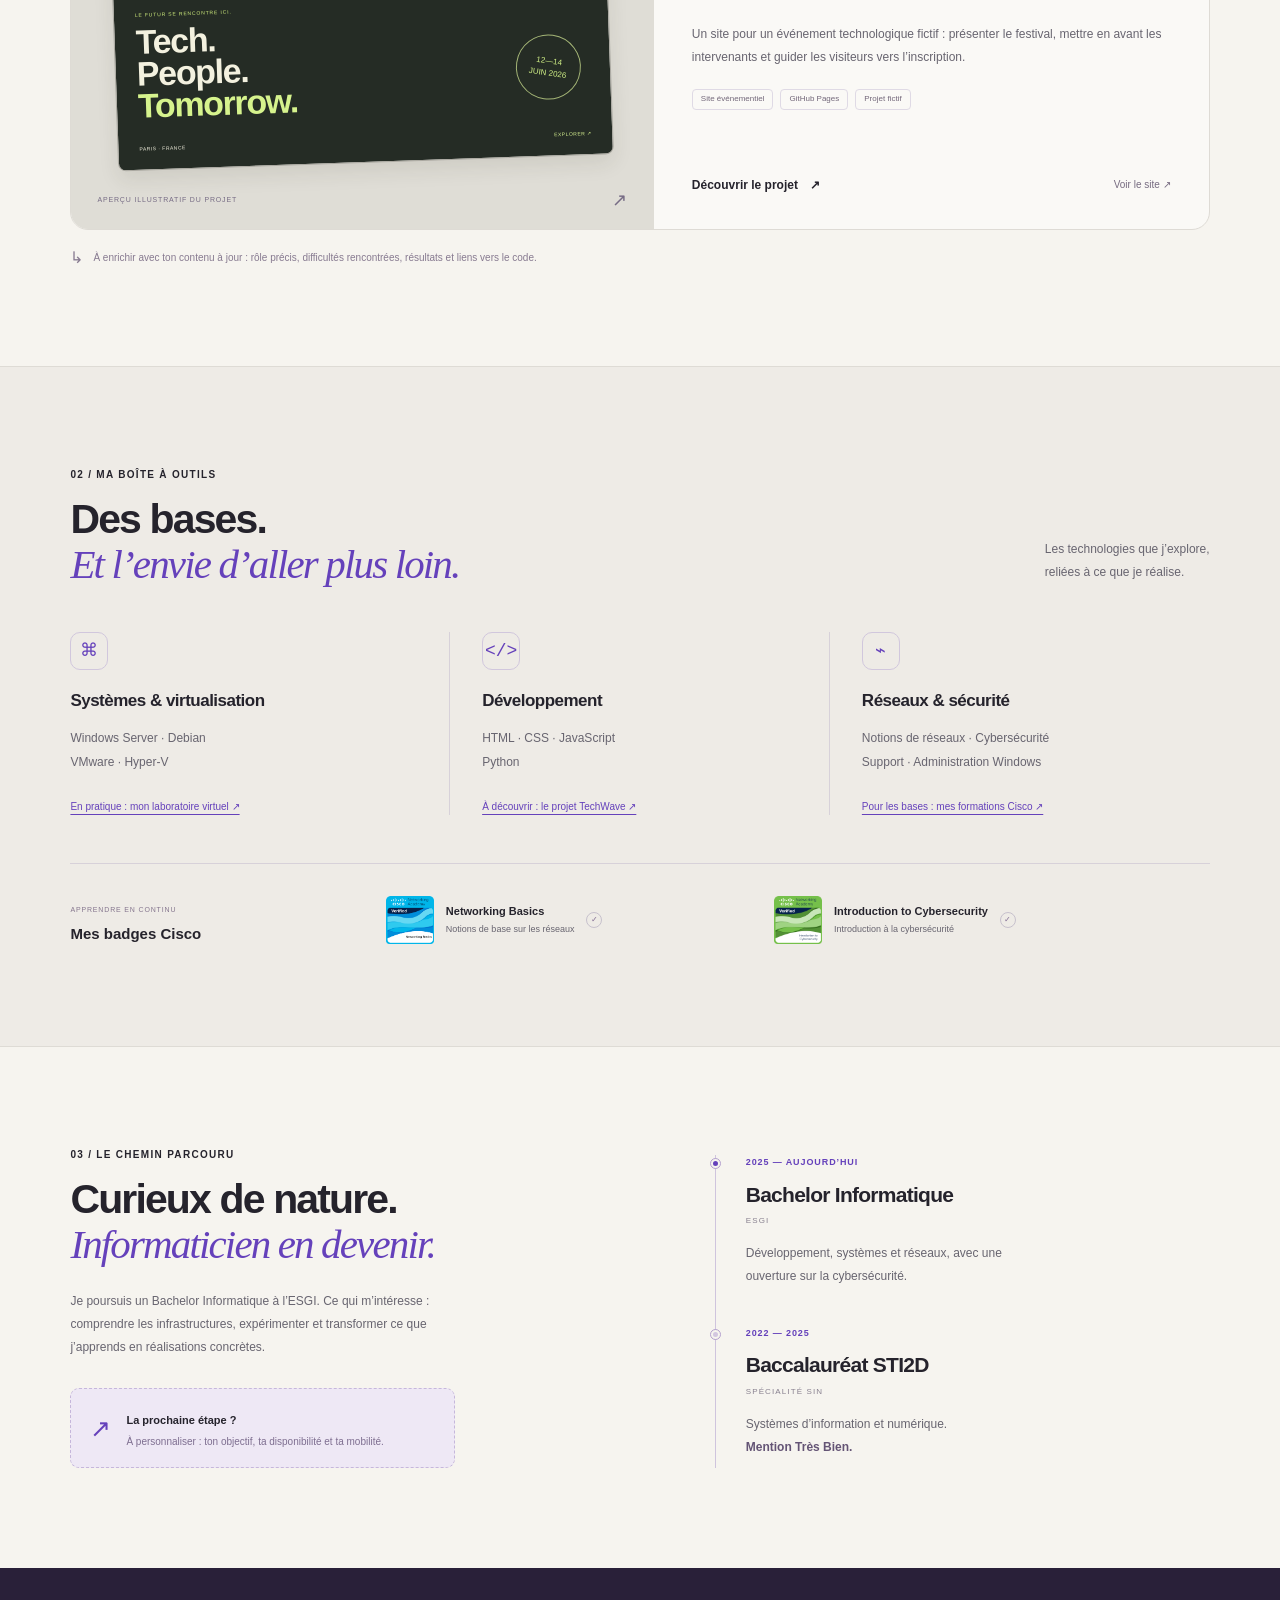
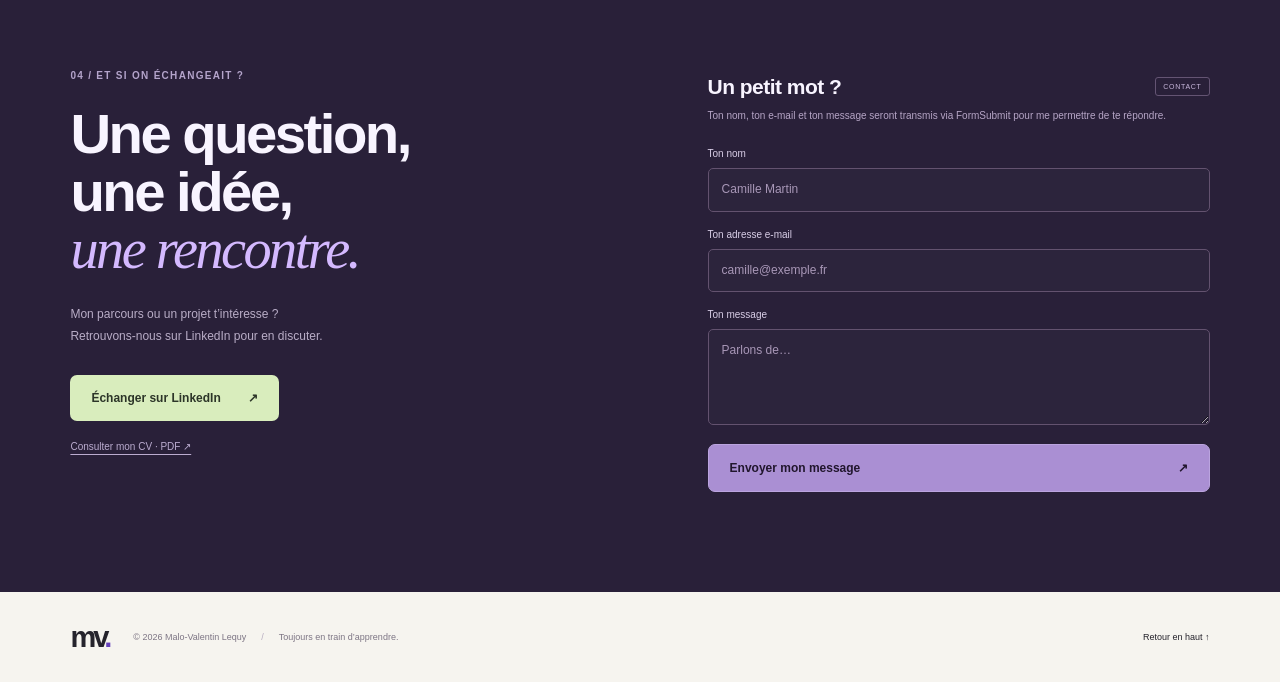
==== commit 8137620d: "Remplacement adresse email" ====
--- a/index.html
+++ b/index.html
@@ -71,7 +71,7 @@
 
     <section id="parcours" class="journey-section wrap section-space" aria-labelledby="journey-title"><div class="journey-intro"><p class="eyebrow" data-i18n="journeyEyebrow">03 / LE CHEMIN PARCOURU</p><h2 id="journey-title" data-i18n="journeyTitle">Curieux de nature.<br><em>Informaticien en devenir.</em></h2><p data-i18n="about">Je poursuis un Bachelor Informatique à l’ESGI. Ce qui m’intéresse : comprendre les infrastructures, expérimenter et transformer ce que j’apprends en réalisations concrètes.</p><div class="next-step"><span class="next-icon">↗</span><div><strong data-i18n="nextTitle">La prochaine étape ?</strong><p data-i18n="nextDesc">À personnaliser : ton objectif, ta disponibilité et ta mobilité.</p></div></div></div><div class="timeline"><article><span class="timeline-dot"></span><p class="date" data-i18n="esgiDate">2025 — AUJOURD’HUI</p><h3 data-i18n="esgiTitle">Bachelor Informatique</h3><span class="school">ESGI</span><p data-i18n="esgiDesc">Développement, systèmes et réseaux, avec une ouverture sur la cybersécurité.</p></article><article><span class="timeline-dot"></span><p class="date">2022 — 2025</p><h3 data-i18n="bacTitle">Baccalauréat STI2D</h3><span class="school" data-i18n="bacSpeciality">SPÉCIALITÉ SIN</span><p data-i18n="bacDesc">Systèmes d’information et numérique.<br><strong>Mention Très Bien.</strong></p></article></div></section>
 
-    <section id="contact" class="contact-section section-space" aria-labelledby="contact-title"><div class="wrap contact-layout"><div class="contact-copy"><p class="eyebrow" data-i18n="contactEyebrow">04 / ET SI ON ÉCHANGEAIT ?</p><h2 id="contact-title" data-i18n="contactTitle">Une question,<br>une idée,<br><em>une rencontre.</em></h2><p data-i18n="contactDesc">Mon parcours ou un projet t’intéresse ?<br>Retrouvons-nous sur LinkedIn pour en discuter.</p><a class="button light" href="https://www.linkedin.com/in/malo-valentin-lequy/" target="_blank" rel="noopener noreferrer" data-i18n="linkedin">Échanger sur LinkedIn <span aria-hidden="true">↗</span></a><a class="contact-cv" href="https://mvdu01.github.io/portfolio/CV_Malo-Valentin_LEQUY_WEB.pdf" target="_blank" rel="noopener noreferrer" data-i18n="cvContact">Consulter mon CV · PDF ↗</a></div><div class="contact-form-panel"><div class="form-heading"><h3 data-i18n="messageTitle">Un petit mot ?</h3><span data-i18n="demo">CONTACT</span></div><p class="form-note" data-i18n="formNote">Ton nom, ton e-mail et ton message seront transmis via FormSubmit pour me permettre de te répondre.</p><form id="contact-form" action="https://formsubmit.co/malovalentinlequy@gmail.com" method="POST"><input type="hidden" name="_subject" value="Nouveau message — Portfolio Malo-Valentin Lequy"><input type="hidden" name="_template" value="table"><input type="hidden" name="_url" value="https://mvdu01.github.io/portfolio/"><div style="display:none" aria-hidden="true"><label for="website-check">Laisser ce champ vide</label><input id="website-check" type="text" name="_honey" tabindex="-1" autocomplete="off"></div><div class="field"><label for="name" data-i18n="name">Ton nom</label><input id="name" name="name" autocomplete="name" required maxlength="100" placeholder="Camille Martin" data-placeholder-i18n="namePlaceholder"></div><div class="field"><label for="email" data-i18n="email">Ton adresse e-mail</label><input id="email" name="email" type="email" autocomplete="email" required maxlength="200" placeholder="camille@exemple.fr" data-placeholder-i18n="emailPlaceholder"></div><div class="field"><label for="message" data-i18n="message">Ton message</label><textarea id="message" name="message" rows="3" required maxlength="3000" placeholder="Parlons de…" data-placeholder-i18n="messagePlaceholder"></textarea></div><button class="button form-submit" type="submit" data-i18n="formSubmit">Envoyer mon message <span aria-hidden="true">↗</span></button><p id="form-status" role="status" aria-live="polite" hidden></p></form></div></div></section>
+    <section id="contact" class="contact-section section-space" aria-labelledby="contact-title"><div class="wrap contact-layout"><div class="contact-copy"><p class="eyebrow" data-i18n="contactEyebrow">04 / ET SI ON ÉCHANGEAIT ?</p><h2 id="contact-title" data-i18n="contactTitle">Une question,<br>une idée,<br><em>une rencontre.</em></h2><p data-i18n="contactDesc">Mon parcours ou un projet t’intéresse ?<br>Retrouvons-nous sur LinkedIn pour en discuter.</p><a class="button light" href="https://www.linkedin.com/in/malo-valentin-lequy/" target="_blank" rel="noopener noreferrer" data-i18n="linkedin">Échanger sur LinkedIn <span aria-hidden="true">↗</span></a><a class="contact-cv" href="https://mvdu01.github.io/portfolio/CV_Malo-Valentin_LEQUY_WEB.pdf" target="_blank" rel="noopener noreferrer" data-i18n="cvContact">Consulter mon CV · PDF ↗</a></div><div class="contact-form-panel"><div class="form-heading"><h3 data-i18n="messageTitle">Un petit mot ?</h3><span data-i18n="demo">CONTACT</span></div><p class="form-note" data-i18n="formNote">Ton nom, ton e-mail et ton message seront transmis via FormSubmit pour me permettre de te répondre.</p><form id="contact-form" action="https://formsubmit.co/f42650f5ee43a82890de3457bbb806fa" method="POST"><input type="hidden" name="_subject" value="Nouveau message — Portfolio Malo-Valentin Lequy"><input type="hidden" name="_template" value="table"><input type="hidden" name="_url" value="https://mvdu01.github.io/portfolio/"><div style="display:none" aria-hidden="true"><label for="website-check">Laisser ce champ vide</label><input id="website-check" type="text" name="_honey" tabindex="-1" autocomplete="off"></div><div class="field"><label for="name" data-i18n="name">Ton nom</label><input id="name" name="name" autocomplete="name" required maxlength="100" placeholder="Camille Martin" data-placeholder-i18n="namePlaceholder"></div><div class="field"><label for="email" data-i18n="email">Ton adresse e-mail</label><input id="email" name="email" type="email" autocomplete="email" required maxlength="200" placeholder="camille@exemple.fr" data-placeholder-i18n="emailPlaceholder"></div><div class="field"><label for="message" data-i18n="message">Ton message</label><textarea id="message" name="message" rows="3" required maxlength="3000" placeholder="Parlons de…" data-placeholder-i18n="messagePlaceholder"></textarea></div><button class="button form-submit" type="submit" data-i18n="formSubmit">Envoyer mon message <span aria-hidden="true">↗</span></button><p id="form-status" role="status" aria-live="polite" hidden></p></form></div></div></section>
   </main>
   <footer class="wrap footer"><a class="footer-brand" href="#accueil">mv<span>.</span></a><p>© <span id="year">2026</span> Malo-Valentin Lequy<span class="footer-divider">/</span><span data-i18n="footer">Toujours en train d’apprendre.</span></p><a href="#accueil" data-i18n="backTop">Retour en haut ↑</a></footer>
   <dialog id="project-dialog" aria-labelledby="dialog-title"><button class="dialog-close" aria-label="Fermer le détail du projet">×</button><p class="eyebrow" id="dialog-category"></p><h2 id="dialog-title"></h2><div id="dialog-body"></div></dialog>
--- a/style.css
+++ b/style.css
@@ -1,637 +1,18 @@
-/* === GLOBAL === */
-* { margin: 0; padding: 0; box-sizing: border-box; }
-body {
-  font-family: "Poppins", sans-serif;
-  background: linear-gradient(135deg, #ffffff, #f3e9ff, #e0b3ff);
-  color: #111;
-  scroll-behavior: smooth;
-  overflow-x: hidden;
-}
+@charset "UTF-8";
+:root{--paper:#f6f4ef;--white:#fff;--ink:#25232c;--muted:#686570;--purple:#6541bb;--plum:#292039;--lavender:#ece7f6;--line:#dedbd5;--lime:#d9edbd;--radius:18px;--gutter:clamp(22px,5.5vw,90px)}
+*{box-sizing:border-box}html{scroll-behavior:smooth;scroll-padding-top:108px}body{margin:0;background:var(--paper);color:var(--ink);font-family:Arial,Helvetica,sans-serif;-webkit-font-smoothing:antialiased;font-size:16px;line-height:1.6}h1,h2,h3,h4,p{margin:0}h1,h2,h3,h4{line-height:1.1}a{color:inherit;text-decoration:none}button,input,textarea{font:inherit}button,a,input,textarea{-webkit-tap-highlight-color:transparent}button{cursor:pointer}button:disabled{cursor:wait}button{color:inherit}a:focus-visible,button:focus-visible,input:focus-visible,textarea:focus-visible{outline:3px solid #9571eb;outline-offset:5px}a,button{touch-action:manipulation}img{max-width:100%;display:block}.wrap{width:min(1280px,calc(100% - var(--gutter)*2));margin-inline:auto}.section-space{padding-block:100px}em{font-family:Georgia,'Times New Roman',serif;font-weight:400}::selection{background:#d4c4f2;color:#25232c}.skip-link{position:fixed;left:20px;top:-100px;z-index:20;background:var(--purple);color:#fff;padding:12px 20px;border-radius:8px}.skip-link:focus{top:12px}.preview-note{min-height:34px;padding:7px var(--gutter);display:flex;align-items:center;gap:9px;background:#e8e2f1;color:#4e3b6e;font-size:10px;font-weight:700;letter-spacing:.08em}.preview-note a{margin-left:auto;letter-spacing:0;font-weight:500;font-size:11px}.preview-dot{width:5px;height:5px;border-radius:50%;background:var(--purple)}.preview-description{font-weight:400;letter-spacing:0;margin-left:8px;color:#665677}
+.site-header{position:sticky;top:0;background:rgba(246,244,239,.96);z-index:10;border-bottom:1px solid var(--line);backdrop-filter:blur(16px)}.header-inner{height:90px;display:flex;justify-content:space-between;align-items:center;width:min(1280px,calc(100% - var(--gutter)*2));margin:auto;gap:30px}.wordmark{display:flex;align-items:center;font-weight:800;font-size:42px;letter-spacing:-4px;line-height:1}.wordmark>span:first-child{color:var(--purple)}.wordmark-name{font-size:11px;letter-spacing:0;line-height:1.3;margin-left:17px;font-weight:600}.site-header nav{display:flex;gap:34px;margin-left:auto;margin-right:28px}.site-header nav a{font-size:13px;color:#5d5963;transition:color .2s}.site-header nav a:hover,.site-header nav a[aria-current]{color:var(--purple)}.header-actions{display:flex;gap:24px;align-items:center}.language{border:0;background:transparent;font-size:11px;padding:10px 0;font-weight:700}.language span{color:var(--purple);margin-left:3px}.contact-nav{border:1px solid #c8c1d0;border-radius:7px;padding:10px 19px;font-size:12px;font-weight:600}.contact-nav span{margin-left:19px}.contact-nav:hover{background:var(--purple);color:white;border-color:var(--purple)}.menu-toggle{display:none}
+.hero{display:grid;grid-template-columns:1.08fr 1fr;gap:55px;padding-block:67px 62px;align-items:center}.eyebrow{font-size:10px;letter-spacing:.13em;font-weight:700;display:flex;align-items:center;gap:9px;line-height:1.5}.status-dot{width:6px;height:6px;background:var(--purple);border-radius:50%;flex:none}.hero h1{font-size:clamp(46px,5.1vw,74px);letter-spacing:-.065em;font-weight:700;margin-top:25px;line-height:1.02}.hero h1>span{color:var(--purple)}.title-dot{color:var(--ink)}.hero-tagline{font-size:clamp(29px,2.7vw,40px);letter-spacing:-.035em;line-height:1.13;margin-top:25px}.hero-tagline em{color:var(--purple);font-size:1.12em}.hero-description{color:var(--muted);font-size:13px;line-height:1.9;max-width:390px;margin-top:22px}.hero-buttons{display:flex;align-items:center;gap:28px;margin-top:28px}.button{display:inline-flex;justify-content:space-between;align-items:center;gap:27px;border:0;border-radius:7px;padding:14px 21px;font-size:12px;font-weight:600;line-height:1.5;transition:transform .2s,background .2s}.button:hover{transform:translateY(-2px)}.primary{background:var(--purple);color:white}.primary:hover{background:#52319e}.text-link{display:inline-flex;align-items:center;gap:12px;font-size:12px;font-weight:600;border:0;background:transparent;padding:0}.text-link:hover,.small-link:hover{color:var(--purple)}.file-type{font-size:9px;border:1px solid #c7c1cb;padding:0 4px;border-radius:3px;color:var(--muted)}.hero-foot{margin-top:34px;border-top:1px solid var(--line);padding-top:17px;max-width:390px}.hero-foot>span{font-size:8px;color:#77717d;letter-spacing:.13em;font-weight:700}.hero-foot p{font-size:11px;color:#625c6b;margin-top:3px}.hero-foot i{font-style:normal;color:#b7a6d2;margin-inline:10px}
+.hero-art{height:500px;border-radius:20px;background:#292139;position:relative;overflow:hidden;color:#ede6ff;isolation:isolate;box-shadow:0 16px 40px -32px #301b4c}.art-grid{position:absolute;inset:0;z-index:-1;background-image:linear-gradient(#d6c5ff06 1px,transparent 1px),linear-gradient(90deg,#d6c5ff06 1px,transparent 1px),radial-gradient(ellipse at 50% 46%,#69459655,transparent 65%);background-size:28px 28px,28px 28px,100% 100%}.art-coordinate,.art-top-right{position:absolute;top:24px;font-size:8px;font-family:Consolas,monospace;letter-spacing:.13em;color:#a99dbd}.art-coordinate{left:25px}.art-top-right{right:25px}.orbit{position:absolute;border:1px solid #c4b2ef0a;border-radius:50%;width:450px;height:450px;left:50%;top:48%;transform:translate(-50%,-50%)}.orbit-two{width:320px;height:320px}.network-lines{position:absolute;width:100%;height:100%;inset:0}.art-chip{position:absolute;top:70px;left:50%;transform:translateX(-50%);padding:11px 24px;border:1px solid #78668d;border-radius:8px;background:#382c47;font-size:13px;font-weight:600;text-align:center;box-shadow:0 6px 20px #0002}.tiny-dot{display:inline-block;width:5px;height:5px;border-radius:50%;background:var(--lime);vertical-align:middle;margin-right:9px}.chip-sub{display:block;color:#b3a7c3;font-size:6px;letter-spacing:.13em;font-weight:400;margin-top:2px}.server-stack{position:absolute;left:50%;top:172px;transform:translateX(-50%) rotate(-7deg);width:176px;filter:drop-shadow(12px 16px 15px #0005)}.server-top{background:linear-gradient(130deg,#b8a6de,#80679f);height:42px;border-radius:9px 9px 0 0;padding:8px 14px;display:flex;align-items:center;justify-content:space-between;border:1px solid #d9c7ec80}.server-logo{font-size:20px;color:#30223e;font-family:Consolas,monospace;letter-spacing:-1px;font-weight:700}.server-logo>span{color:#fff}.server-lights{display:flex;gap:3px}.server-lights i{width:3px;height:3px;background:#453051;border-radius:50%}.server-unit{height:34px;background:linear-gradient(100deg,#665278,#51415f);border:1px solid #9d84b0;position:relative;margin-top:3px;border-radius:3px;display:flex;align-items:center;padding:0 12px;gap:10px}.server-unit>span{width:50px;height:5px;border-radius:2px;background:repeating-linear-gradient(90deg,#31273c 0 2px,transparent 2px 4px)}.server-unit b{width:34px;height:10px;border-radius:2px;background:#342b3d}.server-unit i{width:4px;height:4px;background:#d8edb6;border-radius:50%;margin-left:auto;box-shadow:0 0 6px #d9efb980}.server-caption{display:flex;justify-content:space-between;font-size:7px;letter-spacing:.15em;color:#c8b9d9;margin-top:9px}.server-caption>span{color:#92839e}.terminal-mini{position:absolute;left:25px;bottom:91px;width:228px;border:1px solid #756080;background:#35273fd9;border-radius:7px;transform:rotate(3deg);box-shadow:0 8px 24px #0002;font-family:Consolas,monospace}.terminal-heading{display:flex;justify-content:space-between;border-bottom:1px solid #675071;padding:6px 10px;font-size:7px;color:#b5a4c6}.terminal-heading>div{display:flex;gap:4px;align-items:center}.terminal-heading i{display:block;width:4px;height:4px;background:#867092;border-radius:50%}.terminal-mini p{font-size:8px;padding:14px 10px 16px;color:#d6c6e8}.terminal-mini p>span:first-child{color:#d6ecba}.terminal-mini b{margin-left:3px;color:#d6ecba}.client-mini{position:absolute;right:37px;bottom:109px;background:#46374f;border:1px solid #796389;border-radius:10px;padding:12px 18px;text-align:center;transform:rotate(6deg)}.client-mini svg{width:37px;height:37px;stroke:#cbb9e2;stroke-width:1.5;fill:none;display:block}.client-mini span{font-size:6px;letter-spacing:.13em;color:#c5b2d8}.art-caption{position:absolute;bottom:23px;left:25px;right:25px;border-top:1px solid #b8a2d026;padding-top:16px;display:flex;align-items:center;font-size:8px;color:#bcafca}.art-caption .tiny-dot{width:4px;height:4px}.art-arrow{margin-left:auto;font-size:18px;color:#ccb7e8}
+.discipline-strip{border-block:1px solid var(--line)}.discipline-strip>.wrap{display:flex;align-items:center;justify-content:space-between;gap:24px;padding-block:20px;font-size:10px;letter-spacing:.09em;font-weight:600;color:#625c69}.discipline-strip b{font-size:16px;font-weight:400;color:#9c85bf}.section-heading{display:flex;align-items:end;justify-content:space-between;gap:40px;margin-bottom:40px}.section-heading h2,.journey-intro h2{font-size:clamp(30px,3.2vw,45px);letter-spacing:-.045em;margin-top:15px;line-height:1.1}.section-heading h2 em,.journey-intro h2 em{color:var(--purple)}.section-intro{font-size:12px;line-height:1.9;color:var(--muted);padding-bottom:3px}.project{display:grid;grid-template-columns:1.05fr 1fr;border:1px solid var(--line);border-radius:var(--radius);overflow:hidden;background:#faf9f6;margin-top:24px;min-height:360px}.project-visual{padding:25px 26px 20px;display:flex;flex-direction:column;position:relative;min-width:0}.infra-visual{background:#e6e2ed;background-image:radial-gradient(circle at 30% 50%,#ffffff80,transparent 60%)}.visual-label{font-size:8px;letter-spacing:.15em;font-family:Consolas,monospace;color:#7d6e8e}.visual-bottom{display:flex;justify-content:space-between;align-items:center;font-size:7px;letter-spacing:.12em;color:#776c85;margin-top:auto;padding-top:19px}.visual-bottom>span:last-child{font-size:18px;line-height:1}.lab-host{padding:18px 22px 25px;border:1px solid #b2a3c5;border-radius:13px;margin:auto 12px;background:#eee9f5b3;box-shadow:0 12px 25px -20px #553a7e}.host-label{font-family:Consolas,monospace;letter-spacing:.12em;font-size:7px;color:#7c688e}.lab-machines{display:flex;align-items:center;justify-content:center;gap:15px;margin-top:18px}.machine{display:flex;flex-direction:column;align-items:center}.machine svg{width:39px;height:39px;stroke:#694d8c;stroke-width:1.2;fill:none;margin-bottom:10px}.machine strong{font-size:10px;font-weight:600;white-space:nowrap}.machine>span{font-family:Consolas,monospace;font-size:6px;margin-top:4px;color:#7d6d8c}.lab-connection{width:100px;display:flex;flex-direction:column;align-items:center;position:relative;align-self:center}.lab-connection b{font-weight:400;font-size:28px;color:#9477b4;line-height:1.2}.lab-connection small{font-size:5px;letter-spacing:.12em;color:#897694}.project-content{padding:34px 38px;display:flex;flex-direction:column}.project-topline{display:flex;justify-content:space-between;color:#756c80;font-size:8px;letter-spacing:.12em;font-weight:600}.project-topline>span:last-child{color:#a399b0}.project h3{font-size:27px;line-height:1.16;letter-spacing:-.035em;margin-top:26px}.project-content>p{font-size:12px;color:var(--muted);line-height:1.9;margin-top:17px}.tags{display:flex;flex-wrap:wrap;gap:7px;margin-top:20px}.tags span{border:1px solid #dfdae5;border-radius:4px;padding:3px 8px;font-size:8px;color:#726779}.project-actions{display:flex;align-items:center;justify-content:space-between;gap:16px;margin-top:auto;padding-top:27px}.small-link{font-size:10px;color:#766b80}.web-visual{background:#dfddd6}.browser-mock{border-radius:8px;overflow:hidden;border:1px solid #aaa8a0;margin:17px 17px 0;box-shadow:0 9px 20px #35312418;transform:rotate(-2deg)}.mock-bar{height:23px;display:flex;align-items:center;gap:4px;background:#f3f0e8;padding:0 10px}.mock-bar i{width:4px;height:4px;border-radius:50%;background:#c4bfb4}.mock-bar>span{font-size:5px;margin:auto;color:#9a9488;font-family:Consolas,monospace}.mock-body{background:#252c25;color:#f3f1df;position:relative;padding:17px 21px}.mock-nav{display:flex;justify-content:space-between;align-items:center}.mock-nav b{font-size:9px;letter-spacing:-.05em}.mock-nav b>span{font-size:5px;color:#d0f374;margin-left:3px}.mock-nav>span{font-size:4px;color:#c0c3b2}.mock-body>p{font-size:5px;letter-spacing:.17em;color:#d4f27f;margin-top:22px}.mock-body h4{font-size:34px;line-height:.94;letter-spacing:-.04em;margin-top:8px;font-weight:600}.mock-body h4 em{color:#d6f38d;font-family:Arial,sans-serif;font-weight:600;font-style:normal}.mock-badge{position:absolute;right:29px;top:91px;font-size:8px;line-height:1.5;width:65px;height:65px;display:grid;place-content:center;text-align:center;color:#d2f287;border:1px solid #a4b576;border-radius:50%;transform:rotate(10deg)}.mock-bottom{display:flex;justify-content:space-between;font-size:5px;margin-top:22px;letter-spacing:.1em}.mock-bottom b{font-weight:500;color:#d9f492}.editor-note{font-size:10px;color:#877a90;display:flex;gap:10px;margin-top:20px}.editor-note>span:first-child{font-size:16px;line-height:1}
+.skills-section{background:#eeebe6;border-block:1px solid var(--line)}.skills-grid{display:grid;grid-template-columns:repeat(3,1fr);margin-top:45px;gap:0}.skill-block{border-right:1px solid #d7d1d9;padding:0 32px}.skill-block:first-child{padding-left:0}.skill-block:last-child{border:0;padding-right:0}.skill-icon{display:flex;align-items:center;justify-content:center;width:38px;height:38px;border:1px solid #d1c7dd;border-radius:10px;font-family:Consolas,monospace;font-size:18px;color:var(--purple);margin-bottom:22px}.skill-block h3{font-size:17px;letter-spacing:-.03em}.skill-block>p{font-size:12px;color:var(--muted);line-height:2;margin-top:15px}.skill-block>a{display:block;margin-top:25px;font-size:10px;color:var(--purple);text-decoration:underline;text-underline-offset:4px}.certifications{display:grid;grid-template-columns:.8fr 1fr 1.2fr;gap:25px;border-top:1px solid #d7d1d9;margin-top:48px;padding-top:30px;align-items:center;scroll-margin-top:120px}.cert-label>span{font-size:7px;letter-spacing:.12em;color:#85768e}.cert-label>p{font-size:15px;font-weight:600;margin-top:3px}.cert-item{display:flex;align-items:center;gap:12px}.cert-item>img{width:48px;height:48px;object-fit:contain}.cert-item h3{font-size:11px;line-height:1.5;font-weight:600}.cert-item p{font-size:9px;color:var(--muted);margin-top:2px}.badge-check{border:1px solid #c7c1cd;color:#877398;border-radius:50%;width:16px;height:16px;line-height:14px;text-align:center;font-size:8px;flex:none}
+.journey-section{display:grid;grid-template-columns:1.1fr 1fr;gap:100px}.journey-intro>p:not(.eyebrow){max-width:385px;font-size:12px;line-height:1.9;color:var(--muted);margin-top:23px}.next-step{display:flex;gap:15px;align-items:center;max-width:385px;margin-top:29px;padding:17px 19px;background:#eee8f5;border:1px dashed #c6b7db;border-radius:9px}.next-icon{color:var(--purple);font-size:25px}.next-step strong{font-size:11px}.next-step p{font-size:10px;line-height:1.7;color:#7e6e90;margin-top:2px}.timeline{border-left:1px solid #cfc4dd;padding-left:30px;margin-top:8px}.timeline article{position:relative;padding-bottom:38px}.timeline article:last-child{padding-bottom:0}.timeline-dot{position:absolute;left:-35px;top:4px;width:9px;height:9px;background:var(--purple);border:2px solid var(--paper);border-radius:50%;outline:1px solid #b4a1ce}.timeline article:last-child .timeline-dot{background:#d2c6df}.date{font-size:9px;letter-spacing:.1em;color:var(--purple);font-weight:600;margin-bottom:13px}.timeline h3{font-size:21px;letter-spacing:-.035em}.school{font-size:8px;letter-spacing:.14em;color:#88808f;margin-top:9px;display:block}.timeline article>p:last-child{font-size:12px;color:var(--muted);line-height:1.9;max-width:300px;margin-top:15px}.timeline article>p:last-child strong{font-weight:600;color:#645475}
+.contact-section{background:var(--plum);color:#f8f4ff;position:relative;overflow:hidden}.contact-layout{display:grid;grid-template-columns:1.05fr 1fr;gap:110px}.contact-copy>.eyebrow{color:#b4a4cb}.contact-copy h2{font-size:clamp(42px,4.4vw,60px);line-height:1.02;letter-spacing:-.045em;margin-top:22px}.contact-copy h2 em{color:#d4b9ff}.contact-copy>p:not(.eyebrow){font-size:12px;color:#b9adc7;line-height:1.9;margin-top:24px}.light{background:var(--lime);color:#2c3528;margin-top:27px}.light:hover{background:#e5f5ce}.contact-cv{display:block;font-size:10px;color:#bbacd0;margin-top:18px;max-width:max-content;text-decoration:underline;text-underline-offset:4px}.contact-form-panel{padding-top:7px}.form-heading{display:flex;justify-content:space-between;align-items:center;gap:10px}.form-heading h3{font-size:21px;letter-spacing:-.025em}.form-heading>span{font-size:7px;letter-spacing:.1em;border:1px solid #645473;padding:3px 7px;border-radius:3px;color:#c9b8dd}.form-note{font-size:10px;color:#b6a5c6;margin-top:10px;margin-bottom:22px}.field{display:flex;flex-direction:column;gap:6px;margin-top:15px}.field label{font-size:10px;color:#d9cee7}.field input,.field textarea{border:1px solid #63526f;background:#ffffff04;border-radius:5px;padding:11px 13px;color:white;width:100%;font-size:12px}.field textarea{resize:vertical;min-height:96px}.field input::placeholder,.field textarea::placeholder{color:#a897b7;opacity:1}.form-submit{background:#aa8fd3;color:#21162d;width:100%;margin-top:19px;border:1px solid #bba4df}.form-submit:hover{background:#c1a8e4}#form-status{font-size:11px;line-height:1.8;color:var(--lime);margin-top:15px;border-left:2px solid var(--lime);padding-left:12px}.footer{display:flex;justify-content:space-between;align-items:center;gap:24px;min-height:90px;font-size:9px;color:#7d7584}.footer-brand{font-size:29px;letter-spacing:-3px;font-weight:800;color:var(--ink)}.footer-brand>span{color:var(--purple)}.footer p{margin-right:auto}.footer-divider{margin-inline:15px;color:#b5abbf}.footer>a:last-child{color:var(--ink)}
+dialog{width:min(660px,calc(100% - 32px));border:1px solid #d9cfe4;border-radius:18px;background:var(--paper);color:var(--ink);padding:42px;max-height:85dvh;box-shadow:0 25px 100px #160c3450}dialog::backdrop{background:#1d142ab3;backdrop-filter:blur(5px)}.dialog-close{position:absolute;right:16px;top:12px;border:0;background:transparent;font-size:27px;width:36px;height:36px;border-radius:50%}.dialog-close:hover{background:var(--lavender)}dialog h2{font-size:32px;letter-spacing:-.04em;margin-top:18px;max-width:90%}#dialog-body>p{font-size:14px;line-height:1.9;color:var(--muted);margin-top:20px}#dialog-body h3{font-size:13px;margin-top:25px}#dialog-body ul{padding-left:20px;font-size:13px;color:var(--muted);line-height:1.9}#dialog-body .detail-note{border:1px dashed #baa6d3;background:var(--lavender);border-radius:8px;padding:16px;font-size:12px}#dialog-body .button{margin-top:22px}body:has(dialog[open]){overflow:hidden}
+@media(min-width:1450px){.hero{padding-block:80px}.hero-art{height:550px}.server-stack{top:195px;width:190px}.art-chip{top:84px}.terminal-mini{bottom:100px}.client-mini{bottom:119px}.art-caption{bottom:27px}.hero h1{font-size:80px}.hero-description{font-size:14px;max-width:430px}}
+@media(max-width:1050px){:root{--gutter:35px}.hero{gap:30px}.hero-art{height:460px}.terminal-mini{width:195px;left:17px}.terminal-mini p{font-size:7px}.client-mini{right:21px}.art-chip{top:60px}.server-stack{top:153px}.hero h1{font-size:54px}.wordmark-name{display:none}.site-header nav{gap:25px;margin-right:15px}.project-content{padding:29px}.project h3{font-size:23px}.project-visual{padding:23px 19px}.lab-host{margin:auto 0;padding:16px}.lab-machines{gap:10px}.lab-connection{width:75px}.journey-section,.contact-layout{gap:55px}.certifications{grid-template-columns:.7fr 1fr 1.15fr;gap:17px}.cert-item{gap:8px}.cert-item>img{width:40px;height:40px}.badge-check{display:none}.mock-body h4{font-size:30px}}
+@media(max-width:760px){:root{--gutter:24px}html{scroll-padding-top:82px}.preview-description{display:none}.preview-note{font-size:8px;padding-inline:24px}.preview-note a{font-size:9px}.header-inner{height:74px;gap:18px}.wordmark{font-size:37px}.wordmark-name{display:block;font-size:9px;margin-left:13px}.header-actions{gap:15px}.language{font-size:10px}.contact-nav{display:none}.menu-toggle{width:36px;height:36px;padding:9px 6px;display:flex;flex-direction:column;justify-content:center;gap:6px;border:1px solid #d6cfdc;border-radius:6px;background:transparent}.menu-toggle>span{height:1px;background:var(--ink);display:block;width:100%}.site-header nav{display:none;position:absolute;top:73px;left:0;right:0;background:var(--paper);padding:22px 24px;border-bottom:1px solid var(--line);margin:0;box-shadow:0 9px 15px #28203008}.site-header nav.open{display:flex;flex-direction:column;gap:5px}.site-header nav a{padding:10px;font-size:14px}.hero{grid-template-columns:1fr;padding-top:40px;gap:32px;padding-bottom:38px}.hero h1{font-size:clamp(49px,10vw,74px);margin-top:24px}.hero-tagline{font-size:32px;margin-top:21px}.hero-description{max-width:450px;font-size:13px}.hero-foot{display:none}.hero-buttons{margin-top:26px;gap:25px}.hero-art{height:415px;width:100%;max-width:540px;margin:auto}.server-stack{top:133px}.art-chip{top:49px}.terminal-mini{bottom:77px;width:205px;left:22px}.client-mini{bottom:93px;right:26px}.art-coordinate,.art-top-right{top:18px}.art-caption{bottom:17px;padding-top:12px}.discipline-strip>.wrap{flex-wrap:wrap;justify-content:center;gap:10px 17px;padding-block:17px;font-size:8px}.discipline-strip b{font-size:12px}.discipline-strip b:last-child{display:none}.section-space{padding-block:60px}.section-heading{display:block;margin-bottom:28px}.section-heading h2,.journey-intro h2{font-size:34px}.section-intro{margin-top:18px;font-size:12px}.eyebrow{font-size:8px}.project{grid-template-columns:1fr;margin-top:22px}.project-visual{min-height:290px;padding:23px}.lab-host{margin:auto 8px;padding:18px 22px 24px}.lab-machines{gap:17px}.lab-connection{width:80px}.project-content{padding:26px}.project h3{font-size:27px;margin-top:20px}.project-content>p{font-size:12px}.project-actions{padding-top:26px;gap:12px}.project-actions .text-link{font-size:11px}.small-link{font-size:10px}.web-visual{min-height:330px}.browser-mock{width:calc(100% - 22px);max-width:400px;margin:19px auto 0}.mock-body h4{font-size:36px}.mock-badge{right:33px;top:95px}.editor-note{font-size:10px;line-height:1.9}.skills-grid{grid-template-columns:1fr;margin-top:30px;gap:26px}.skill-block,.skill-block:first-child,.skill-block:last-child{padding:0 0 25px;border-right:0;border-bottom:1px solid #d7d1d9}.skill-block:last-child{border-bottom:0;padding-bottom:0}.skill-icon{margin-bottom:15px}.skill-block h3{font-size:20px}.skill-block>p{margin-top:10px}.skill-block>a{margin-top:12px;font-size:11px}.certifications{grid-template-columns:1fr;gap:23px;margin-top:32px;padding-top:25px}.cert-item{gap:15px}.cert-item>img{width:52px;height:52px}.cert-item h3{font-size:12px}.cert-item p{font-size:10px}.badge-check{display:block;margin-left:auto}.journey-section{grid-template-columns:1fr;gap:38px}.journey-intro>p:not(.eyebrow){font-size:13px}.timeline{margin-left:5px;padding-left:27px}.timeline-dot{left:-32px}.timeline h3{font-size:23px}.timeline article{padding-bottom:33px}.next-step{max-width:none}.contact-layout{grid-template-columns:1fr;gap:42px}.contact-copy h2{font-size:52px}.contact-copy>p:not(.eyebrow){font-size:13px}.contact-form-panel{padding-top:28px;border-top:1px solid #584565}.form-heading h3{font-size:23px}.form-note{font-size:10px}.field label{font-size:12px}.field input,.field textarea{font-size:16px;padding:12px}.form-submit{font-size:13px;padding:15px 18px}.footer{min-height:110px;gap:15px;flex-wrap:wrap;padding-block:22px}.footer p{font-size:8px;max-width:210px;line-height:1.9}.footer-divider{margin-inline:8px}.footer>a:last-child{font-size:8px}dialog{padding:32px 23px}dialog h2{font-size:28px}}
+@media(max-width:370px){:root{--gutter:18px}.hero h1{font-size:46px}.hero-buttons{gap:18px}.button{font-size:11px;padding:13px 16px;gap:20px}.hero-art{height:380px}.server-stack{width:154px;top:120px}.terminal-mini{width:185px;bottom:71px;left:14px}.client-mini{right:16px;bottom:88px;padding:10px 12px}.art-coordinate{left:18px;font-size:7px}.art-top-right{right:18px;font-size:7px}.hero-tagline{font-size:30px}.lab-host{margin:auto 0;padding:16px 12px}.lab-machines{gap:10px}.lab-connection{width:65px}.project-content{padding:23px}.project h3{font-size:25px}.project-actions{align-items:flex-start;flex-direction:column}.preview-note{padding-inline:18px}.wordmark-name{font-size:8px}.footer p{max-width:175px}.footer>a:last-child{margin-left:auto}}
+@media(prefers-reduced-motion:reduce){html{scroll-behavior:auto}*,*::before,*::after{animation:none!important;transition:none!important}}
 
-/* === NAVBAR === */
-
-
-/* Cacher le menu burger sur desktop */
-.burger {
-  display: none;
-  font-size: 2rem;
-  cursor: pointer;
-  transition: all 0.3s ease;
-}
-
-/* Responsive pour mobile */
-@media (max-width: 768px) {
-  
-.nav-links {
-    display: none !important; /* Caché par défaut */
-    flex-direction: column;
-    position: absolute;
-    top: 70px;
-    right: 20px;
-    background: white;
-    padding: 1rem;
-    border-radius: 10px;
-    box-shadow: 0 5px 15px rgba(0,0,0,0.2);
-    transition: all 0.3s ease;
-    z-index: 999;
-  }
-
-  .nav-links.show {
-    display: flex !important; /* Affiche le menu quand .show est ajouté */
-  }
-
-  .burger {
-    display: block; /* Affiche le bouton burger sur mobile */
-    font-size: 2rem;
-    cursor: pointer;
-  }
-
-
-  /* Ajuster les sections */
-  .section {
-    padding: 3rem 1rem;
-  }
-
-  .projects-grid {
-    grid-template-columns: 1fr;
-  }
-
-  .timeline-item {
-    width: 100%;
-    left: 0 !important;
-    margin-left: 0;
-
-  }
-
-  #hero .hero-content h2 {
-    font-size: 1.8rem;
-  }
-  
-  #hero .hero-content h3 {
-    font-size: 1.2rem;
-  }
-
-  
-  .popup-content {
-  width: 90%;
-  max-width: 400px;
-  }
-}
-
-header { position: sticky; top: 0; background: rgba(255,255,255,0.8); backdrop-filter: blur(8px); z-index: 100; }
-.navbar { display: flex; justify-content: space-between; align-items: center; padding: 1rem 3rem; }
-.logo { font-size: 1.8rem; font-weight: 700; color: #5a2ea6; }
-.logo span { color: #8c3bff; }
-.nav-links { list-style: none; display: flex; gap: 2rem; }
-.nav-links a { text-decoration: none; color: #222; transition: color 0.3s; }
-.nav-links a:hover { color: #8c3bff; }
-
-/* === HERO === */
-#hero {
-  height: 100vh;
-  display: flex; align-items: center; justify-content: center;
-  text-align: center;
-  background: linear-gradient(-45deg, #fff, #f3e9ff, #d1b3ff, #ffffff);
-  background-size: 300% 300%;
-  animation: gradientMove 8s ease infinite;
-}
-
-#hero .hero-content h2 {
-  font-size: 2.5rem;
-  color: #6a0dad;
-  margin-bottom: 1rem; /* espace après le titre principal */
-  line-height: 1.4; /* hauteur de ligne pour lisibilité */
-}
-
-#hero .hero-content h3 {
-  font-size: 1.5rem;
-  margin-bottom: 1rem; /* espace après le sous-titre */
-  line-height: 1.4;
-  color: #333;
-}
-
-#hero .hero-content p {
-  font-size: 1rem;
-  margin-bottom: 2rem; /* espace après le paragraphe */
-  line-height: 1.6;    /* plus lisible */
-  color: #555;
-}
-
-/* Bouton Télécharger CV */
-.btn-download {
-  display: inline-block;
-  background: linear-gradient(135deg, #6a0dad, #9b5de5);
-  color: white;
-  padding: 0.8rem 1.5rem;
-  border-radius: 2rem;
-  text-decoration: none;
-  font-weight: 600;
-  font-size: 1rem;
-  transition: transform 0.3s ease, box-shadow 0.3s ease;
-}
-
-.btn-download:hover {
-  transform: scale(1.05);
-  box-shadow: 0 0 15px rgba(155, 93, 229, 0.5);
-}
-
-@keyframes gradientMove {
-  0% { background-position: 0% 50%; }
-  50% { background-position: 100% 50%; }
-  100% { background-position: 0% 50%; }
-}
-.highlight { color: #8c3bff; }
-.btn {
-  display: inline-block;
-  background: #8c3bff;
-  color: white;
-  padding: 0.8rem 1.5rem;
-  border-radius: 2rem;
-  margin-top: 1rem;
-  text-decoration: none;
-  transition: 0.3s;
-}
-.btn:hover { background: #5a2ea6; transform: scale(1.05); }
-
-/* === SECTIONS === */
-.section { padding: 5rem 2rem; text-align: center; }
-.section h2 { font-size: 2rem; color: #5a2ea6; margin-bottom: 2rem; }
-
-/* === PROJECTS === */
-.projects-grid { display: grid; grid-template-columns: repeat(auto-fit, minmax(250px, 1fr)); gap: 2rem; }
-.project-card {
-  background: #fff; padding: 2rem; border-radius: 1rem;
-  box-shadow: 0 5px 15px rgba(0,0,0,0.1);
-  transition: transform 0.3s;
-}
-.project-card:hover { transform: translateY(-5px); }
-
-.project-links {
-  display: flex;
-  flex-wrap: wrap;
-  gap: 0.8rem;
-  margin-top: 2rem;
-  justify-content: center;
-}
-
-/* Style de base pour les boutons de projet */
-.btn-project {
-  margin-top: 1rem;
-  display: inline-flex;
-  align-items: center;
-  justify-content: center;
-  padding: 0.6rem 1.4rem;
-  border-radius: 2rem;
-  text-decoration: none;
-  font-weight: 600;
-  font-size: 0.95rem;
-  cursor: pointer;
-  transition: transform 0.2s ease, box-shadow 0.2s ease, background 0.2s ease;
-}
-
-/* Variante principale : lien vers le site */
-.btn-project.primary,
-.btn-project:not(.secondary) {
-  background: linear-gradient(135deg, #6a0dad, #9b5de5);
-  color: #fff;
-  box-shadow: 0 5px 15px rgba(155, 93, 229, 0.4);
-}
-
-.btn-project.primary:hover,
-.btn-project:not(.secondary):hover {
-  transform: scale(1.05);
-  box-shadow: 0 8px 20px rgba(155, 93, 229, 0.6);
-}
-
-/* Variante secondaire : lien vers le code */
-.btn-project.secondary {
-  background: #f2e6ff;
-  color: #5a2ea6;
-  border: 1px solid #d3b3ff;
-}
-
-.btn-project.secondary:hover {
-  background: #e6d7ff;
-  transform: scale(1.05);
-  box-shadow: 0 6px 18px rgba(140, 59, 255, 0.35);
-}
-
-
-/* === SKILLS === */
-.skills-list { display: flex; flex-wrap: wrap; gap: 1rem; justify-content: center; }
-.skills-list span {
-  background: #f2e6ff;
-  padding: 0.5rem 1rem;
-  border-radius: 1rem;
-  color: #5a2ea6;
-  font-weight: 500;
-}
-
-/* === CERTIFICATIONS === */
-
-.certifications-grid {
-  display: grid;
-  grid-template-columns: repeat(auto-fit, minmax(260px, 1fr));
-  gap: 2rem;
-  align-items: stretch;
-  justify-content: center;
-}
-
-.cert-card {
-  background: #fff;
-  padding: 2rem 1.5rem;
-  border-radius: 1.2rem;
-  box-shadow: 0 5px 15px rgba(0, 0, 0, 0.08);
-  display: flex;
-  flex-direction: column;
-  align-items: center;
-  text-align: center;
-  transition: transform 0.3s ease, box-shadow 0.3s ease;
-  position: relative;
-  overflow: hidden;
-}
-
-/* léger effet glass / glow pour rester cohérent avec le reste du site */
-.cert-card::before {
-  content: "";
-  position: absolute;
-  inset: 0;
-  background: radial-gradient(circle at top left,
-    rgba(155, 93, 229, 0.20),
-    transparent 60%);
-  opacity: 0;
-  transition: opacity 0.3s ease;
-  pointer-events: none;
-}
-
-.cert-card:hover {
-  transform: translateY(-6px);
-  box-shadow: 0 12px 30px rgba(155, 93, 229, 0.25);
-}
-
-.cert-card:hover::before {
-  opacity: 1;
-}
-
-.cert-badge {
-  width: 120px;
-  max-width: 60%;
-  height: auto;
-  object-fit: contain;
-  margin-bottom: 1rem;
-  filter: drop-shadow(0 6px 12px rgba(0, 0, 0, 0.15));
-}
-
-.cert-card h3 {
-  font-size: 1.05rem;
-  margin-bottom: 0.6rem;
-  color: #222;
-}
-
-.cert-card p {
-  font-size: 0.95rem;
-  color: #555;
-  line-height: 1.5;
-}
-
-/* Responsive léger (si tu veux resserrer sur petits écrans) */
-@media (max-width: 768px) {
-  .cert-card {
-    padding: 1.5rem 1.2rem;
-  }
-
-  .cert-badge {
-    width: 100px;
-  }
-}
-
-/* === TIMELINE === */
-.timeline {
-  position: relative;
-  max-width: 900px;
-  margin: 0 auto;
-  padding: 2rem 0;
-}
-
-/* Ligne centrale */
-.timeline::after {
-  content: "";
-  position: absolute;
-  width: 4px;
-  background: rgba(147, 51, 234, 0.5);
-  top: 0;
-  bottom: 0;
-  left: 50%;
-  transform: translateX(-50%);
-  border-radius: 2px;
-}
-
-/* Cartes effet "verre liquide" */
-.timeline-item {
-  position: relative;
-  width: 45%;
-  padding: 1.5rem;
-  margin-bottom: 2rem;
-  background: radial-gradient(
-      circle at 30% 30%,
-      rgba(255, 255, 255, 0.3),
-      rgba(255, 255, 255, 0.05)
-    ),
-    linear-gradient(
-      135deg,
-      rgba(147, 51, 234, 0.15),
-      rgba(59, 130, 246, 0.15),
-      rgba(236, 72, 153, 0.15)
-    );
-  backdrop-filter: blur(20px) saturate(180%);
-  -webkit-backdrop-filter: blur(20px) saturate(180%);
-  border: 1px solid rgba(255, 255, 255, 0.25);
-  border-radius: 20px;
-  box-shadow: 0 0 20px rgba(147, 51, 234, 0.15);
-  transition: all 0.4s ease, box-shadow 0.4s ease;
-  opacity: 0;
-  transform: translateY(30px);
-  overflow: hidden;
-}
-
-/* Position alternée */
-.timeline-item:nth-child(odd) {
-  left: 0;
-}
-
-.timeline-item:nth-child(even) {
-  left: 55%;
-}
-
-/* Reflet dynamique sur le verre */
-.timeline-item::before {
-  content: "";
-  position: absolute;
-  top: 0;
-  left: -50%;
-  width: 200%;
-  height: 100%;
-  background: linear-gradient(
-    120deg,
-    rgba(255, 255, 255, 0.15) 0%,
-    rgba(255, 255, 255, 0.02) 40%,
-    rgba(255, 255, 255, 0.15) 100%
-  );
-  transform: translateX(-100%) skewX(-15deg);
-  animation: glassShine 6s infinite;
-  border-radius: 1rem;
-  pointer-events: none;
-}
-
-
-.timeline-item:hover {
-  transform: scale(1.05) rotateY(5deg);
-  box-shadow: 0 15px 45px rgba(147, 51, 234, 0.4);
-  background: linear-gradient(135deg, rgba(147, 51, 234, 0.25), rgba(59, 130, 246, 0.25), rgba(236, 72, 153, 0.25));
-}
-
-
-.timeline-item:hover::before {
-  animation: glassShineHover 2s infinite;
-}
-
-
-@keyframes glassShineHover {
-  0% {
-    transform: translateX(-100%) skewX(-15deg);
-  }
-  100% {
-    transform: translateX(100%) skewX(-15deg);
-  }
-}
-
-
-/* Animation du reflet */
-@keyframes glassShine {
-  0% {
-    transform: translateX(-100%) skewX(-15deg);
-  }
-  50% {
-    transform: translateX(100%) skewX(-15deg);
-  }
-  100% {
-    transform: translateX(100%) skewX(-15deg);
-  }
-}
-
-/* Apparition fluide au scroll */
-.timeline-item.visible {
-  opacity: 1;
-  transform: translateY(0);
-}
-
-/* Détails */
-.date {
-  color: #8c3bff;
-  font-weight: bold;
-}
-
-
-/* === CONTACT === */
-#contactForm {
-  max-width: 600px;
-  margin: 0 auto;
-  display: flex;
-  flex-direction: column;
-  gap: 1rem;
-}
-input, textarea {
-  padding: 0.8rem;
-  border: 2px solid #d3b3ff;
-  border-radius: 0.5rem;
-  font-size: 1rem;
-  outline: none;
-  transition: 0.3s;
-}
-input:focus, textarea:focus {
-  border-color: #8c3bff;
-  box-shadow: 0 0 10px rgba(140, 59, 255, 0.2);
-}
-#successMessage {
-  margin-top: 1.5rem;
-  font-weight: bold;
-  color: #4caf50;
-  opacity: 0;
-  transform: scale(0.8);
-  transition: all 0.4s ease;
-}
-#successMessage.show {
-  opacity: 1;
-  transform: scale(1);
-}
-
-.btn-submit {
-  display: inline-flex;
-  align-items: center;
-  justify-content: center;
-  padding: 0.8rem 1.8rem;
-  border-radius: 2rem;
-  font-weight: 600;
-  color: white;
-  background: rgba(138, 43, 226, 0.25); /* violet semi-transparent */
-  border: 1px solid rgba(255, 255, 255, 0.3);
-  backdrop-filter: blur(15px); /* blur plus fort pour effet verre */
-  box-shadow: 0 8px 40px rgba(138, 43, 226, 0.5); /* glow plus prononcé */
-  cursor: pointer;
-  transition: all 0.3s ease;
-}
-
-.btn-submit:hover {
-  background: rgba(138, 43, 226, 0.45); /* plus opaque au hover */
-  box-shadow: 0 12px 60px rgba(155, 93, 229, 0.7); /* glow violet accentué */
-  transform: scale(1.07); /* léger zoom pour effet dynamique */
-}
-
-
-/* === LINKEDIN === */
-.linkedin-btn {
-  display: inline-flex;          
-  align-items: center;
-  gap: 10px;                     
-  background: linear-gradient(135deg, #6a0dad, #9b5de5); /* dégradé violet */
-  color: white;
-  padding: 0.8rem 1.8rem;
-  border-radius: 2rem;
-  text-decoration: none;
-  font-weight: 600;
-  transition: transform 0.3s, box-shadow 0.3s;
-  overflow: hidden;
-}
-
-.linkedin-btn:hover {
-  transform: scale(1.05);
-  box-shadow: 0 0 15px rgba(155, 93, 229, 0.5); /* léger glow violet */
-}
-
-.linkedin-logo {
-  width: 24px;
-  height: 24px;
-  object-fit: contain;
-  display: block;
-}
-
-
-.btn-lang {
-  background: linear-gradient(135deg, #6a0dad, #9b5de5);
-  color: white;
-  border: none;
-  padding: 0.5rem 1rem;
-  border-radius: 1.5rem;
-  font-weight: 600;
-  cursor: pointer;
-  transition: transform 0.3s, box-shadow 0.3s;
-}
-
-.btn-lang:hover {
-  transform: scale(1.05);
-  box-shadow: 0 0 10px rgba(155, 93, 229, 0.5);
-}
-
-.flag-icon {
-  width: 20px;
-  height: 14px;
-  object-fit: cover;
-  vertical-align: middle;
-}
-
-
-/* === FOOTER === */
-footer {
-  background: #111;
-  color: white;
-  text-align: center;
-  padding: 1rem;
-  font-size: 0.9rem;
-}
-
-/* Style de la popup */
-.popup {
-  position: fixed;
-  top: 0;
-  left: 0;
-  width: 100%;
-  height: 100%;
-  background: rgba(0, 0, 0, 0.6);
-  display: flex;
-  align-items: center;
-  justify-content: center;
-  z-index: 9999;
-}
-
-.popup-content {
-  background: white;
-  padding: 2rem;
-  border-radius: 10px;
-  text-align: center;
-  box-shadow: 0 5px 15px rgba(0,0,0,0.3);
-}
-
-.popup-content p {
-  font-size: 1.2rem;
-  margin-bottom: 1rem;
-}
-
-.popup-content button {
-  background: linear-gradient(135deg, #6a0dad, #9b5de5); /* Dégradé violet */
-  color: white;
-  border: none;
-  padding: 0.8rem 1.8rem;
-  border-radius: 30px; /* Bouton arrondi */
-  cursor: pointer;
-  font-weight: 600;
-  font-size: 1rem;
-  letter-spacing: 0.5px;
-  box-shadow: 0 8px 20px rgba(155, 93, 229, 0.4); /* Glow violet */
-  transition: all 0.3s ease;
-}
-
-.popup-content button:hover {
-  background: linear-gradient(135deg, #9b5de5, #6a0dad); /* Inverse le dégradé */
-  transform: scale(1.08); /* Zoom léger */
-  box-shadow: 0 12px 30px rgba(155, 93, 229, 0.6); /* Glow accentué */
-}
-
-
-/* === TIMELINE RESPONSIVE - ALTERNANCE IDENTIQUE AU PC === */
-@media (max-width: 768px) {
-
-  /* Ligne au centre */
-  .timeline::after {
-    left: 50%;
-    transform: translateX(-50%);
-  }
-
-  /* Taille des cartes adaptée au mobile */
-  .timeline-item {
-    width: 42% !important; /* comme sur PC → mais adapté mobile */
-    margin-bottom: 2rem;
-  }
-
-  /* CARTES À GAUCHE */
-  .timeline-item:nth-child(odd) {
-    left: 4% !important;  /* correspond à PC mais adapté à petit écran */
-  }
-
-  /* CARTES À DROITE */
-  .timeline-item:nth-child(even) {
-    left: 54% !important; /* juste à droite de la ligne */
-    padding-left: 0.8rem; 
-  }
-
-}
-
-
-/* === BANDEAU D'INFORMATION === */
-.info-banner {
-  background: linear-gradient(135deg, #6a0dad, #9b5de5);
-  color: white;
-  text-align: center;
-  padding: 0.6rem 1rem;
-  font-size: 0.95rem;
-  font-weight: 500;
-}
+#form-status[data-state="error"],#form-status[data-state="local"]{color:#ffe0b5;border-left-color:#ffe0b5}.form-submit:disabled{opacity:.7;transform:none;cursor:wait}
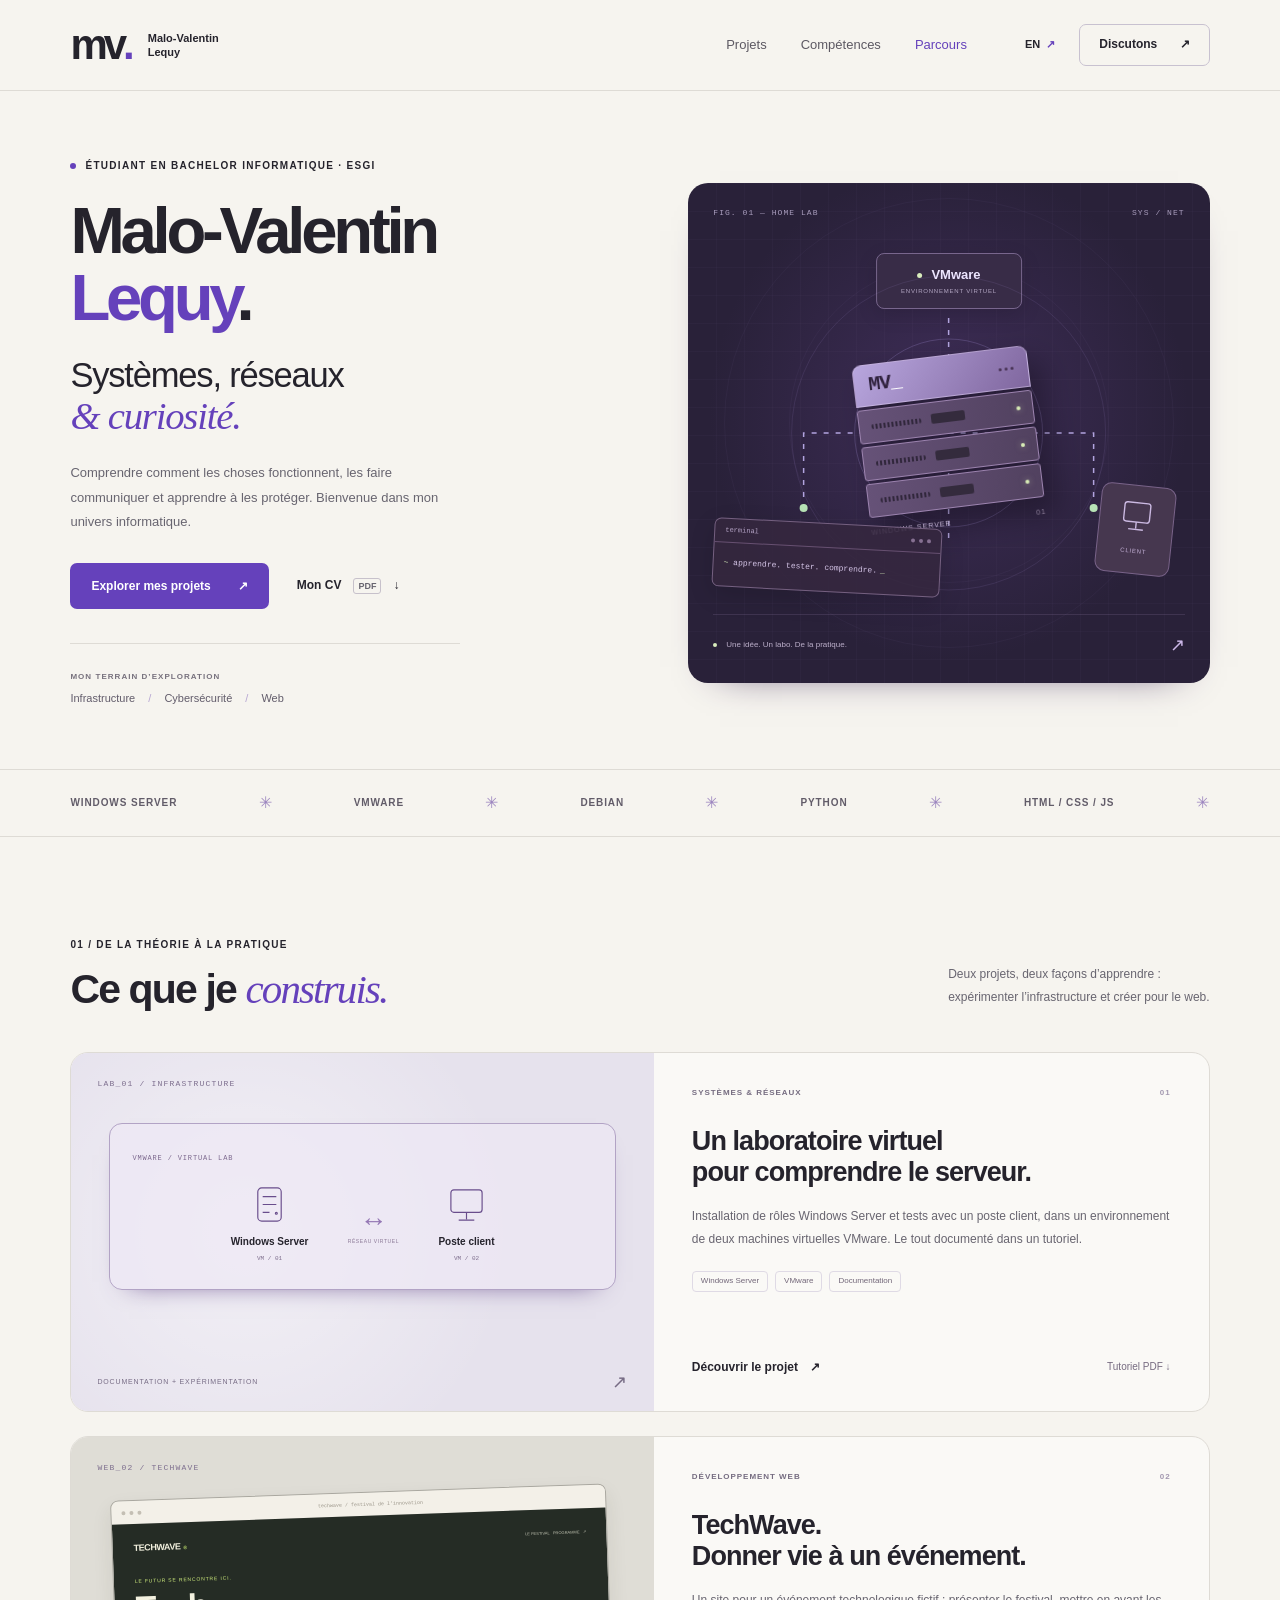
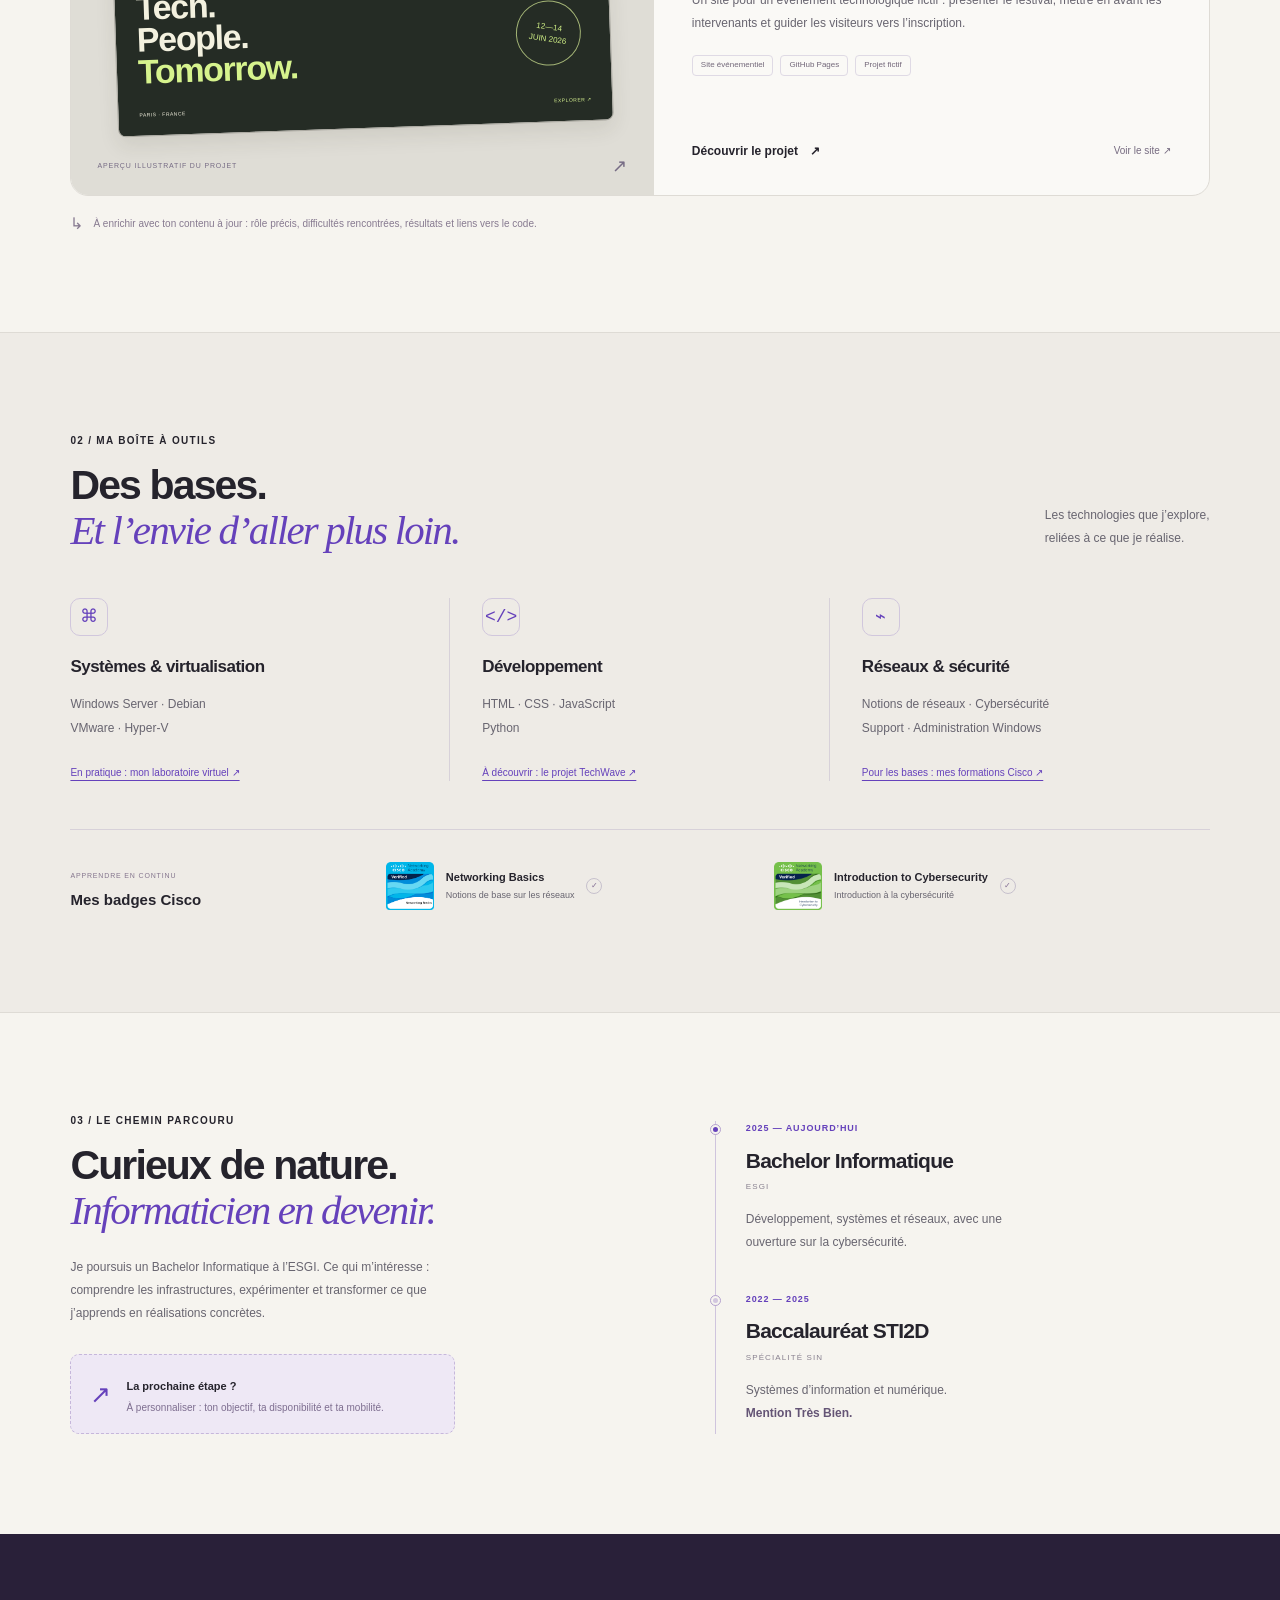
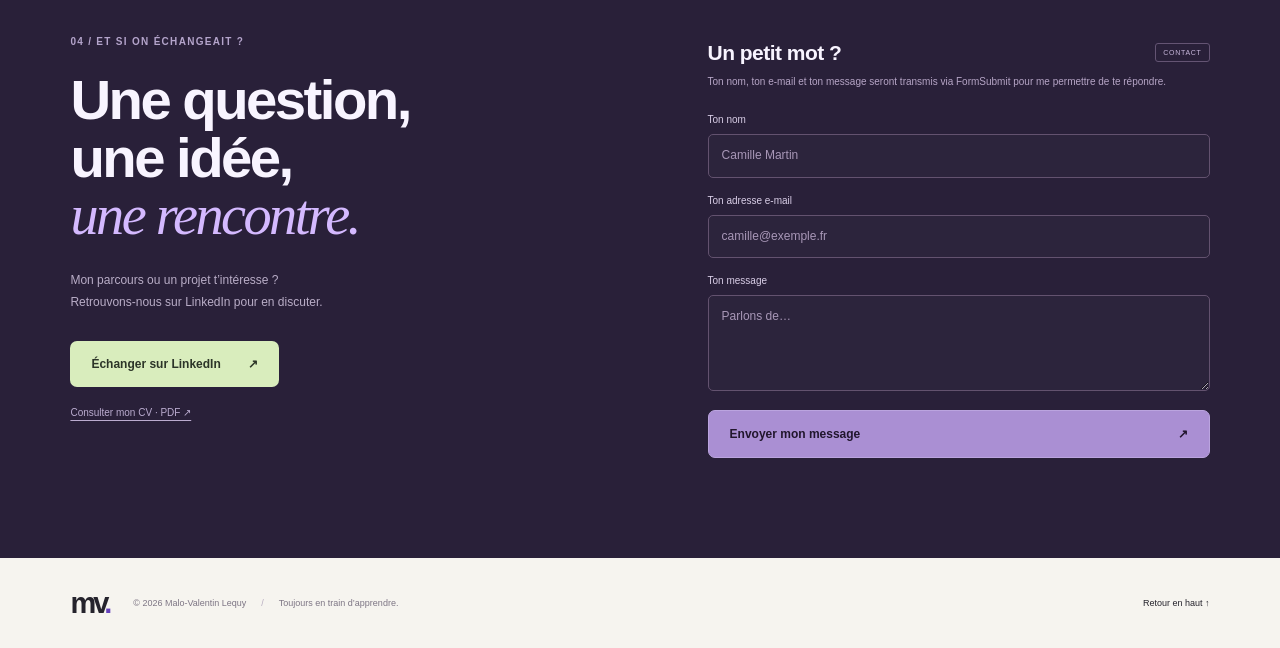
==== commit 01a75a1b: "Retirer le bandeau Proposition V2 du portfolio" ====
--- a/index.html
+++ b/index.html
@@ -15,7 +15,6 @@
 </head>
 <body>
   <a class="skip-link" href="#main" data-i18n="skip">Aller au contenu</a>
-  <div class="preview-note"><span class="preview-dot"></span><span data-i18n="preview">PROPOSITION V2</span><span class="preview-description" data-i18n="previewDesc">Une nouvelle forme, ton contenu actuel.</span><a href="https://mvdu01.github.io/portfolio/" target="_blank" rel="noopener noreferrer" data-i18n="original">Voir l’original ↗</a></div>
   <header class="site-header">
     <div class="header-inner">
       <a class="wordmark" href="#accueil" aria-label="Malo-Valentin Lequy — accueil">mv<span>.</span><span class="wordmark-name">Malo-Valentin<br>Lequy</span></a>
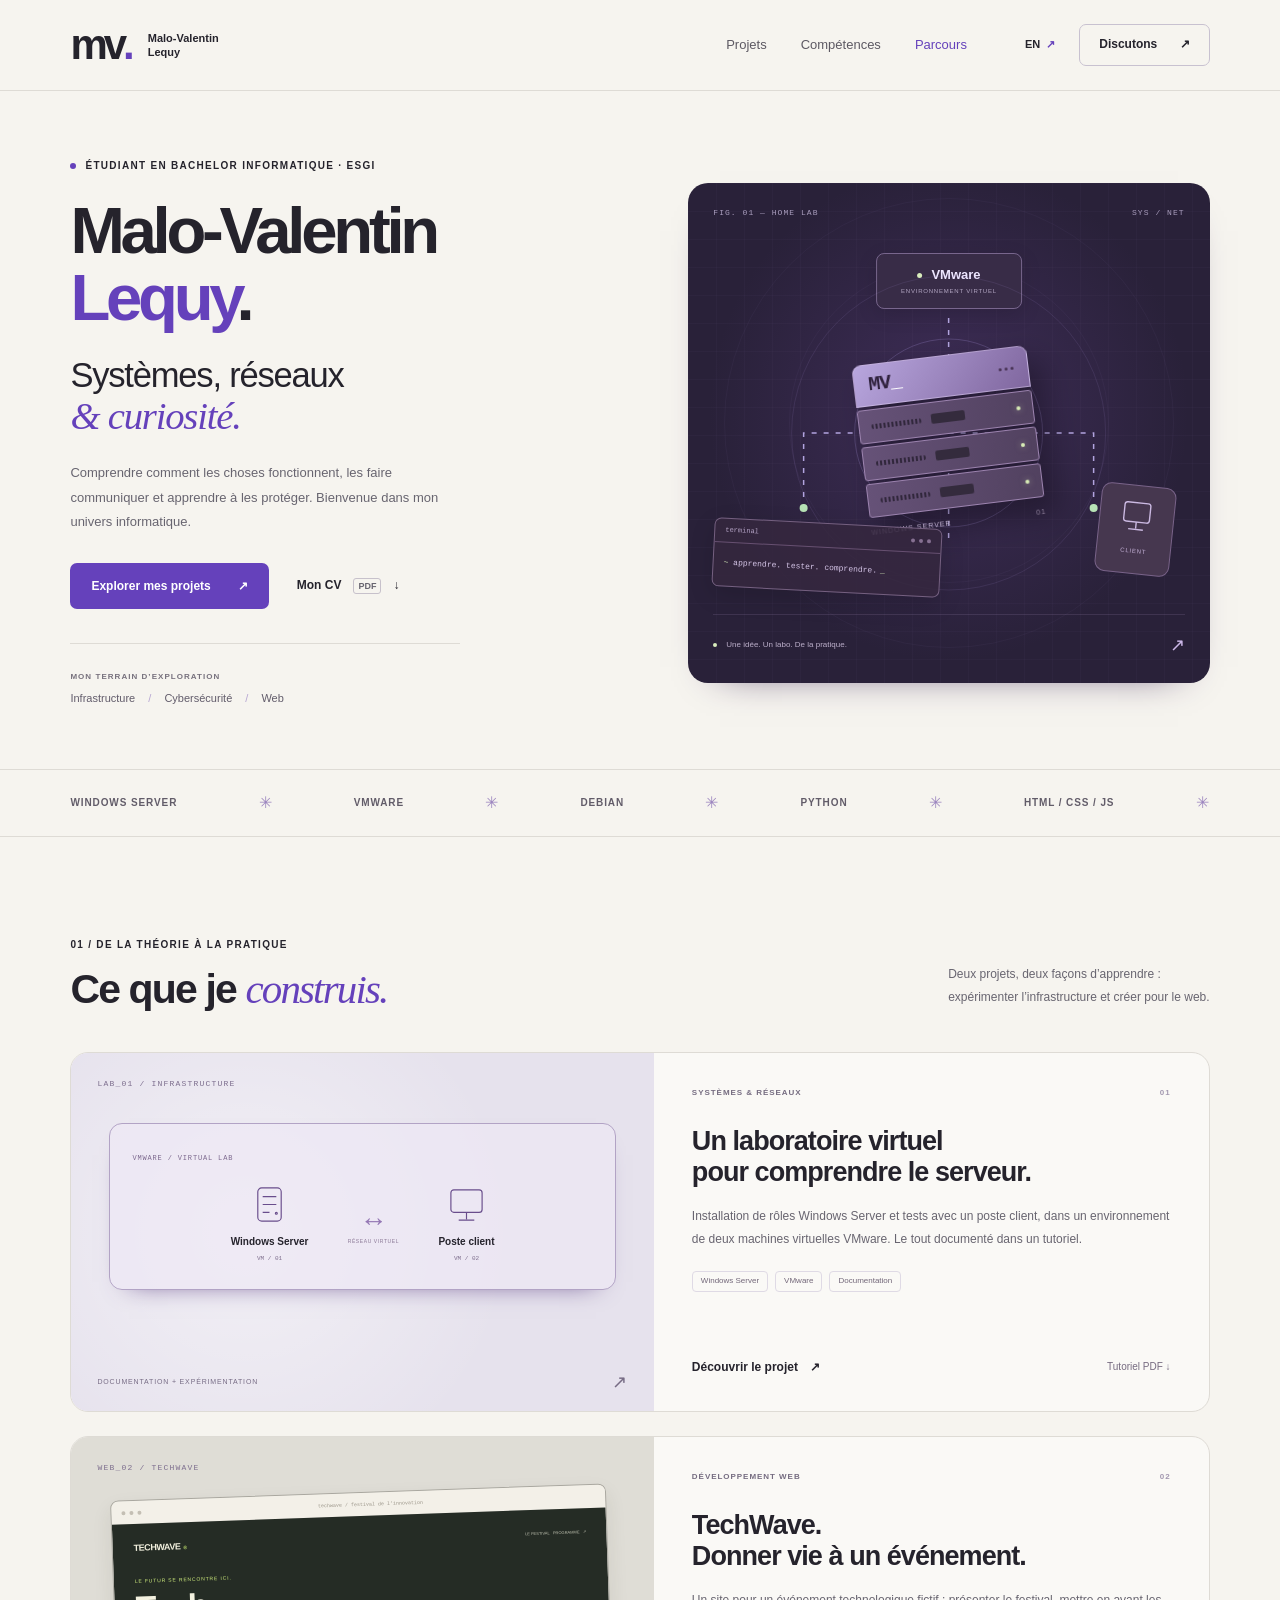
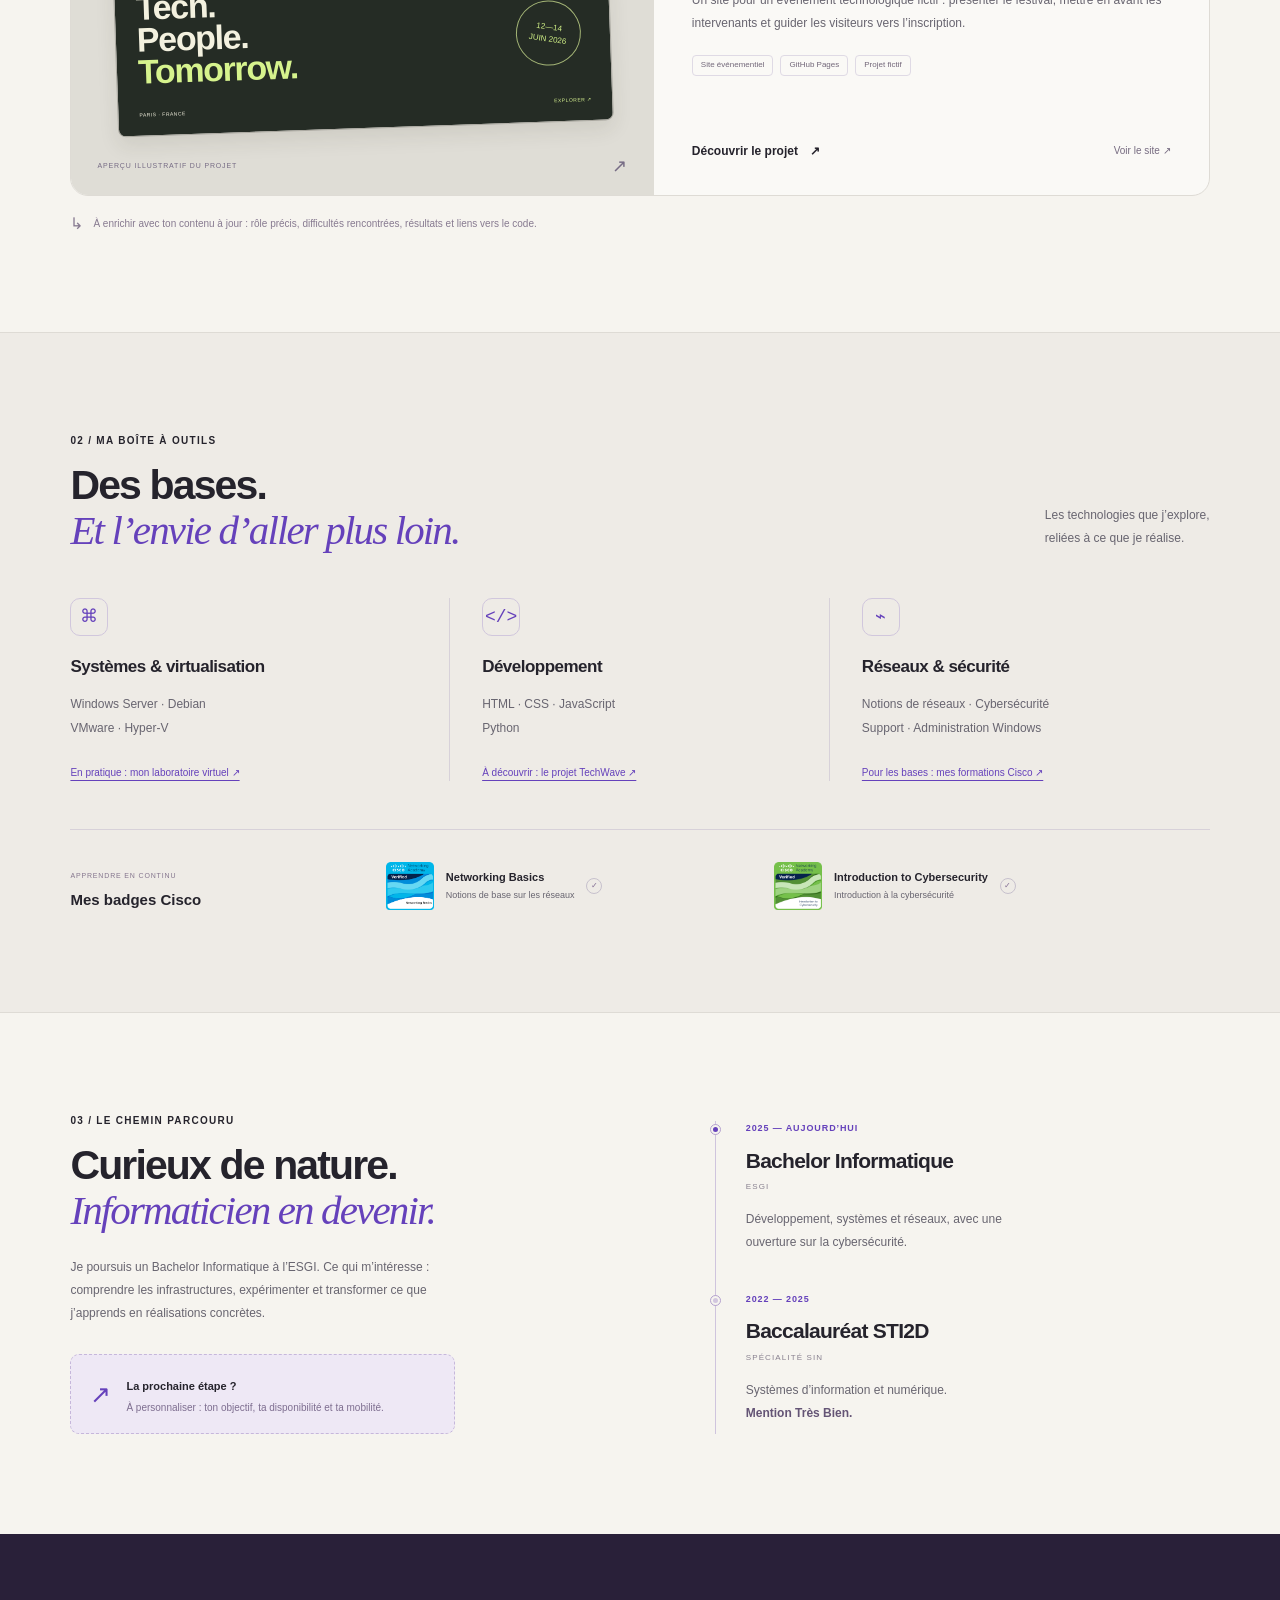
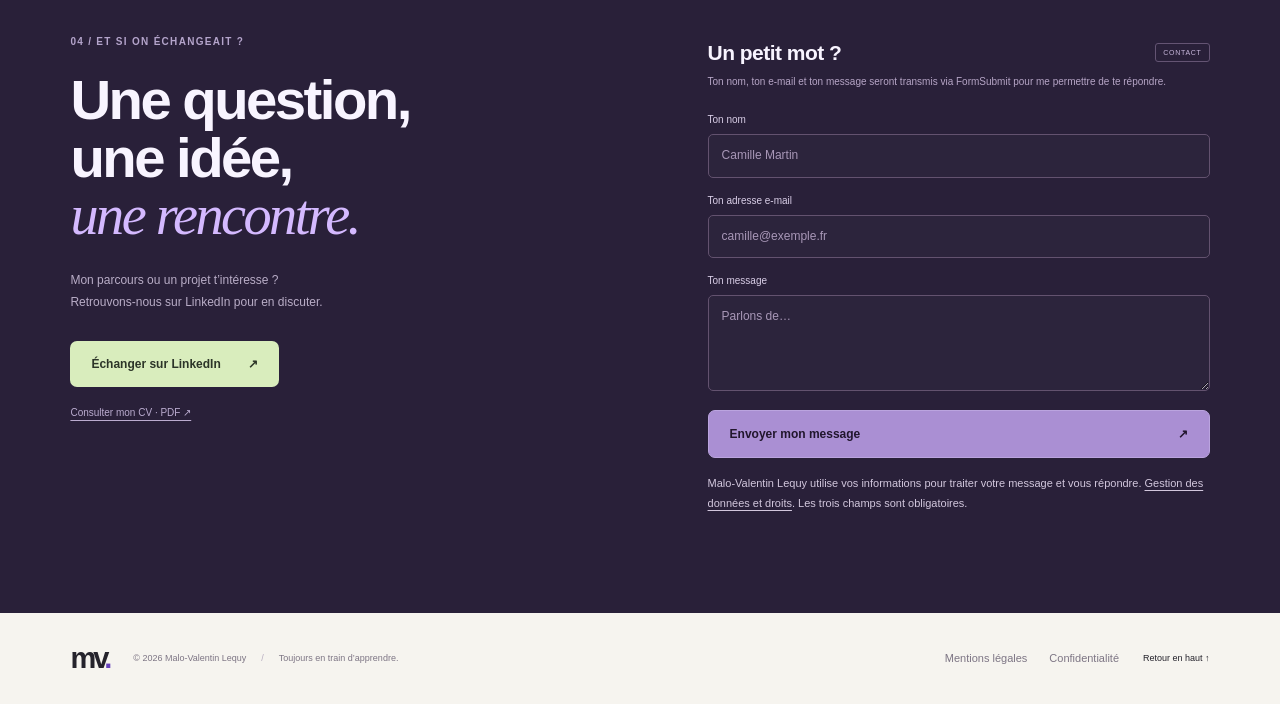
==== commit 3d5dd28a: "Relier les pages légales et informer les visiteurs du formulaire" ====
--- a/index.html
+++ b/index.html
@@ -11,6 +11,7 @@
   <title>Malo-Valentin Lequy — Portfolio informatique</title>
   <link rel="icon" href="data:image/svg+xml,%3Csvg xmlns='http://www.w3.org/2000/svg' viewBox='0 0 64 64'%3E%3Crect width='64' height='64' rx='18' fill='%235f3dc4'/%3E%3Ctext x='32' y='42' text-anchor='middle' font-family='Arial' font-size='30' font-weight='bold' fill='white'%3EMV%3C/text%3E%3C/svg%3E">
   <link rel="stylesheet" href="style.css">
+  <link rel="stylesheet" href="legal.css">
   <script src="script.js" defer></script>
 </head>
 <body>
@@ -70,9 +71,9 @@
 
     <section id="parcours" class="journey-section wrap section-space" aria-labelledby="journey-title"><div class="journey-intro"><p class="eyebrow" data-i18n="journeyEyebrow">03 / LE CHEMIN PARCOURU</p><h2 id="journey-title" data-i18n="journeyTitle">Curieux de nature.<br><em>Informaticien en devenir.</em></h2><p data-i18n="about">Je poursuis un Bachelor Informatique à l’ESGI. Ce qui m’intéresse : comprendre les infrastructures, expérimenter et transformer ce que j’apprends en réalisations concrètes.</p><div class="next-step"><span class="next-icon">↗</span><div><strong data-i18n="nextTitle">La prochaine étape ?</strong><p data-i18n="nextDesc">À personnaliser : ton objectif, ta disponibilité et ta mobilité.</p></div></div></div><div class="timeline"><article><span class="timeline-dot"></span><p class="date" data-i18n="esgiDate">2025 — AUJOURD’HUI</p><h3 data-i18n="esgiTitle">Bachelor Informatique</h3><span class="school">ESGI</span><p data-i18n="esgiDesc">Développement, systèmes et réseaux, avec une ouverture sur la cybersécurité.</p></article><article><span class="timeline-dot"></span><p class="date">2022 — 2025</p><h3 data-i18n="bacTitle">Baccalauréat STI2D</h3><span class="school" data-i18n="bacSpeciality">SPÉCIALITÉ SIN</span><p data-i18n="bacDesc">Systèmes d’information et numérique.<br><strong>Mention Très Bien.</strong></p></article></div></section>
 
-    <section id="contact" class="contact-section section-space" aria-labelledby="contact-title"><div class="wrap contact-layout"><div class="contact-copy"><p class="eyebrow" data-i18n="contactEyebrow">04 / ET SI ON ÉCHANGEAIT ?</p><h2 id="contact-title" data-i18n="contactTitle">Une question,<br>une idée,<br><em>une rencontre.</em></h2><p data-i18n="contactDesc">Mon parcours ou un projet t’intéresse ?<br>Retrouvons-nous sur LinkedIn pour en discuter.</p><a class="button light" href="https://www.linkedin.com/in/malo-valentin-lequy/" target="_blank" rel="noopener noreferrer" data-i18n="linkedin">Échanger sur LinkedIn <span aria-hidden="true">↗</span></a><a class="contact-cv" href="https://mvdu01.github.io/portfolio/CV_Malo-Valentin_LEQUY_WEB.pdf" target="_blank" rel="noopener noreferrer" data-i18n="cvContact">Consulter mon CV · PDF ↗</a></div><div class="contact-form-panel"><div class="form-heading"><h3 data-i18n="messageTitle">Un petit mot ?</h3><span data-i18n="demo">CONTACT</span></div><p class="form-note" data-i18n="formNote">Ton nom, ton e-mail et ton message seront transmis via FormSubmit pour me permettre de te répondre.</p><form id="contact-form" action="https://formsubmit.co/f42650f5ee43a82890de3457bbb806fa" method="POST"><input type="hidden" name="_subject" value="Nouveau message — Portfolio Malo-Valentin Lequy"><input type="hidden" name="_template" value="table"><input type="hidden" name="_url" value="https://mvdu01.github.io/portfolio/"><div style="display:none" aria-hidden="true"><label for="website-check">Laisser ce champ vide</label><input id="website-check" type="text" name="_honey" tabindex="-1" autocomplete="off"></div><div class="field"><label for="name" data-i18n="name">Ton nom</label><input id="name" name="name" autocomplete="name" required maxlength="100" placeholder="Camille Martin" data-placeholder-i18n="namePlaceholder"></div><div class="field"><label for="email" data-i18n="email">Ton adresse e-mail</label><input id="email" name="email" type="email" autocomplete="email" required maxlength="200" placeholder="camille@exemple.fr" data-placeholder-i18n="emailPlaceholder"></div><div class="field"><label for="message" data-i18n="message">Ton message</label><textarea id="message" name="message" rows="3" required maxlength="3000" placeholder="Parlons de…" data-placeholder-i18n="messagePlaceholder"></textarea></div><button class="button form-submit" type="submit" data-i18n="formSubmit">Envoyer mon message <span aria-hidden="true">↗</span></button><p id="form-status" role="status" aria-live="polite" hidden></p></form></div></div></section>
+    <section id="contact" class="contact-section section-space" aria-labelledby="contact-title"><div class="wrap contact-layout"><div class="contact-copy"><p class="eyebrow" data-i18n="contactEyebrow">04 / ET SI ON ÉCHANGEAIT ?</p><h2 id="contact-title" data-i18n="contactTitle">Une question,<br>une idée,<br><em>une rencontre.</em></h2><p data-i18n="contactDesc">Mon parcours ou un projet t’intéresse ?<br>Retrouvons-nous sur LinkedIn pour en discuter.</p><a class="button light" href="https://www.linkedin.com/in/malo-valentin-lequy/" target="_blank" rel="noopener noreferrer" data-i18n="linkedin">Échanger sur LinkedIn <span aria-hidden="true">↗</span></a><a class="contact-cv" href="https://mvdu01.github.io/portfolio/CV_Malo-Valentin_LEQUY_WEB.pdf" target="_blank" rel="noopener noreferrer" data-i18n="cvContact">Consulter mon CV · PDF ↗</a></div><div class="contact-form-panel"><div class="form-heading"><h3 data-i18n="messageTitle">Un petit mot ?</h3><span data-i18n="demo">CONTACT</span></div><p class="form-note" data-i18n="formNote">Ton nom, ton e-mail et ton message seront transmis via FormSubmit pour me permettre de te répondre.</p><form id="contact-form" action="https://formsubmit.co/f42650f5ee43a82890de3457bbb806fa" method="POST"><input type="hidden" name="_subject" value="Nouveau message — Portfolio Malo-Valentin Lequy"><input type="hidden" name="_template" value="table"><input type="hidden" name="_url" value="https://mvdu01.github.io/portfolio/"><div style="display:none" aria-hidden="true"><label for="website-check">Laisser ce champ vide</label><input id="website-check" type="text" name="_honey" tabindex="-1" autocomplete="off"></div><div class="field"><label for="name" data-i18n="name">Ton nom</label><input id="name" name="name" autocomplete="name" required maxlength="100" placeholder="Camille Martin" data-placeholder-i18n="namePlaceholder"></div><div class="field"><label for="email" data-i18n="email">Ton adresse e-mail</label><input id="email" name="email" type="email" autocomplete="email" required maxlength="200" placeholder="camille@exemple.fr" data-placeholder-i18n="emailPlaceholder"></div><div class="field"><label for="message" data-i18n="message">Ton message</label><textarea id="message" name="message" rows="3" required maxlength="3000" placeholder="Parlons de…" data-placeholder-i18n="messagePlaceholder"></textarea></div><button class="button form-submit" type="submit" data-i18n="formSubmit">Envoyer mon message <span aria-hidden="true">↗</span></button><p class="form-privacy" data-i18n="privacyNotice">Malo-Valentin Lequy utilise vos informations pour traiter votre message et vous répondre. <a href="confidentialite.html">Gestion des données et droits</a>. Les trois champs sont obligatoires.</p><p id="form-status" role="status" aria-live="polite" hidden></p></form></div></div></section>
   </main>
-  <footer class="wrap footer"><a class="footer-brand" href="#accueil">mv<span>.</span></a><p>© <span id="year">2026</span> Malo-Valentin Lequy<span class="footer-divider">/</span><span data-i18n="footer">Toujours en train d’apprendre.</span></p><a href="#accueil" data-i18n="backTop">Retour en haut ↑</a></footer>
+  <footer class="wrap footer"><a class="footer-brand" href="#accueil">mv<span>.</span></a><p>© <span id="year">2026</span> Malo-Valentin Lequy<span class="footer-divider">/</span><span data-i18n="footer">Toujours en train d’apprendre.</span></p><nav class="legal-links" aria-label="Informations légales"><a href="mentions-legales.html" data-i18n="legalNotice">Mentions légales</a><a href="confidentialite.html" data-i18n="privacyLink">Confidentialité</a></nav><a href="#accueil" data-i18n="backTop">Retour en haut ↑</a></footer>
   <dialog id="project-dialog" aria-labelledby="dialog-title"><button class="dialog-close" aria-label="Fermer le détail du projet">×</button><p class="eyebrow" id="dialog-category"></p><h2 id="dialog-title"></h2><div id="dialog-body"></div></dialog>
 </body>
 </html>
--- a/legal.css
+++ b/legal.css
@@ -0,0 +1,17 @@
+/* Informations légales et confidentialité */
+.legal-links{display:flex;flex-wrap:wrap;gap:10px 22px;font-size:11px}
+.legal-links a:hover{color:var(--purple);text-decoration:underline}
+.form-privacy{font-size:11px;line-height:1.8;color:#d2c7dd;margin-top:16px}
+.form-privacy a{text-decoration:underline;text-underline-offset:3px}
+.form-privacy a:hover{color:#fff}
+.footer{flex-wrap:wrap;padding-block:22px}
+.legal-document{max-width:850px;padding-block:64px 80px}
+.legal-document h1{font-size:clamp(34px,5vw,58px);letter-spacing:-.045em;margin-top:18px;overflow-wrap:anywhere}
+.legal-date{margin-top:20px;color:var(--muted);font-size:12px}
+.legal-document section{margin-top:38px}
+.legal-document h2{font-size:23px;line-height:1.3;margin-bottom:16px}
+.legal-document h3{font-size:18px;line-height:1.4;margin-top:24px;margin-bottom:12px}
+.legal-document p{margin-top:12px;line-height:1.85;color:var(--muted);overflow-wrap:anywhere}
+.legal-document a{color:var(--purple);text-decoration:underline;text-underline-offset:3px}
+.legal-page .footer{border-top:1px solid var(--line)}
+@media(max-width:600px){.legal-document{padding-block:40px 56px}.legal-document section{margin-top:30px}.legal-document h2{font-size:21px}.legal-page .header-inner{gap:15px}.legal-page .contact-nav{font-size:11px;padding:9px 12px}.legal-links{width:100%;order:4}}
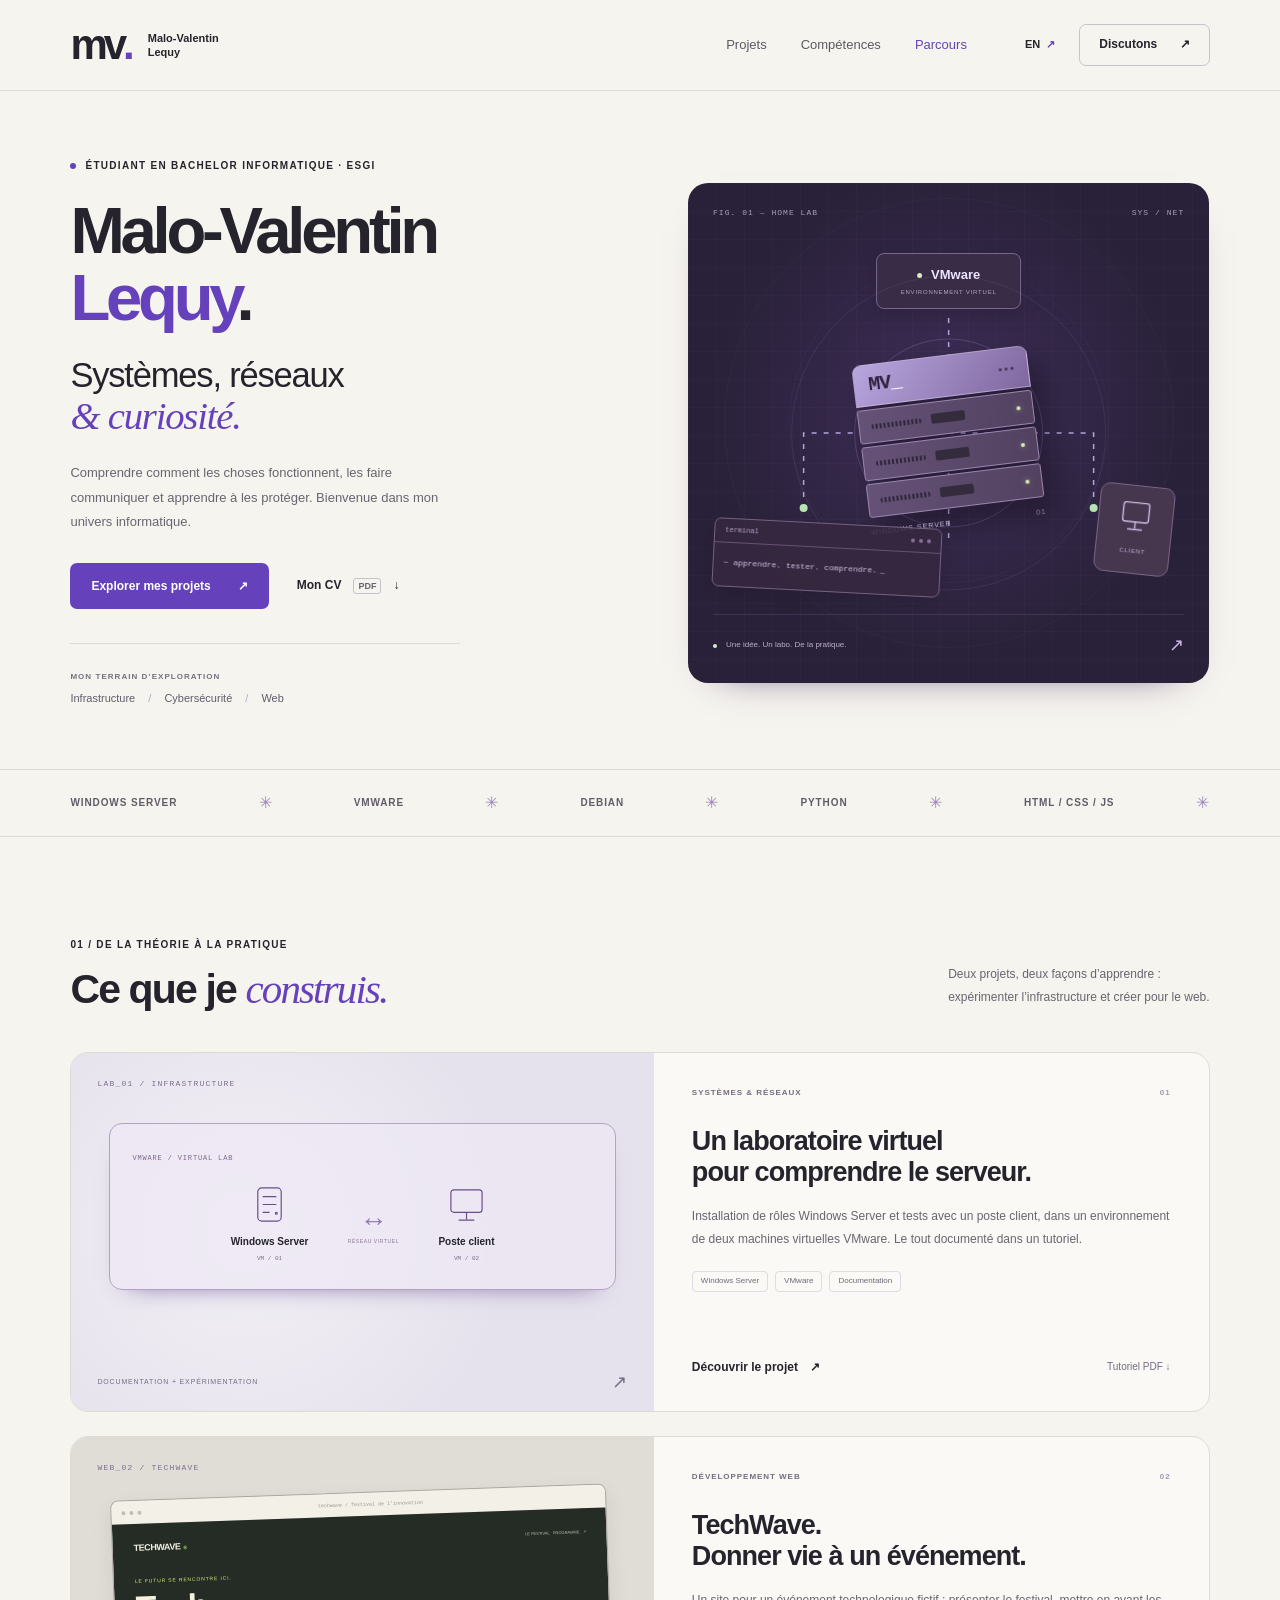
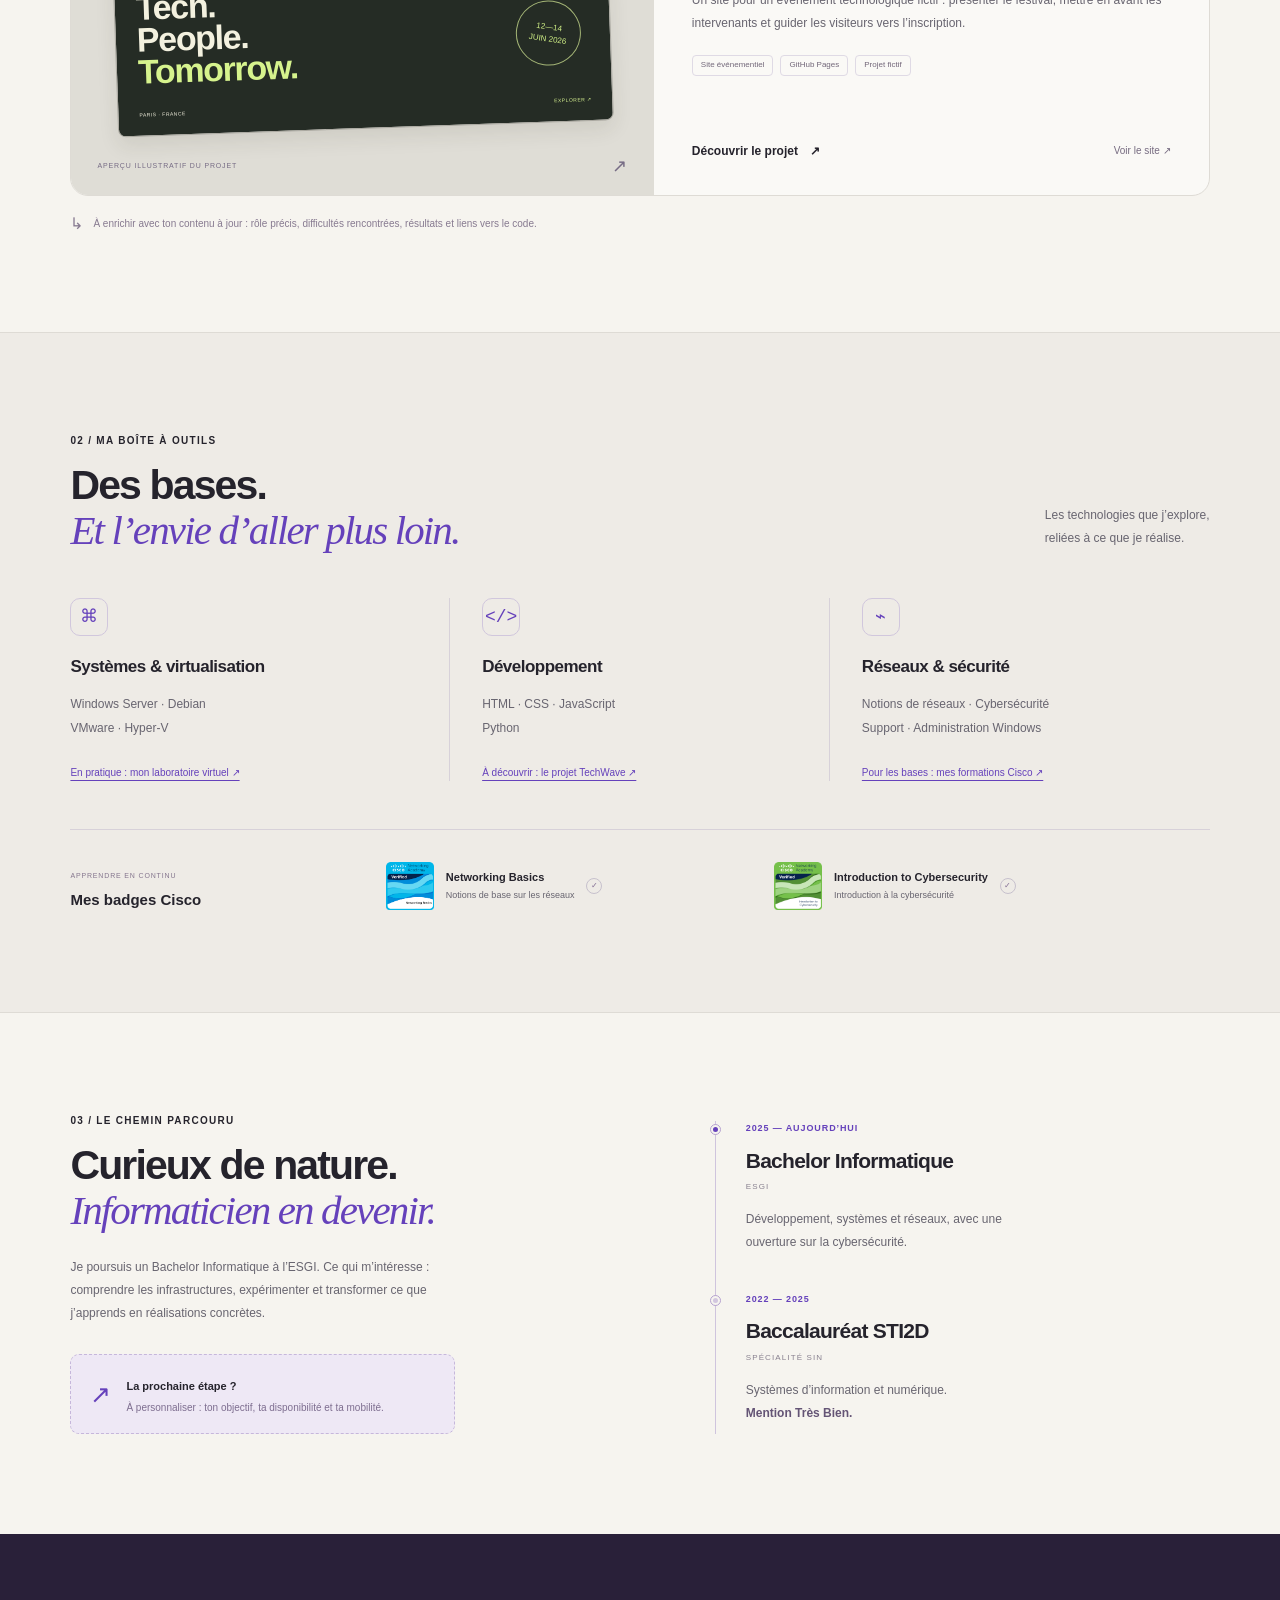
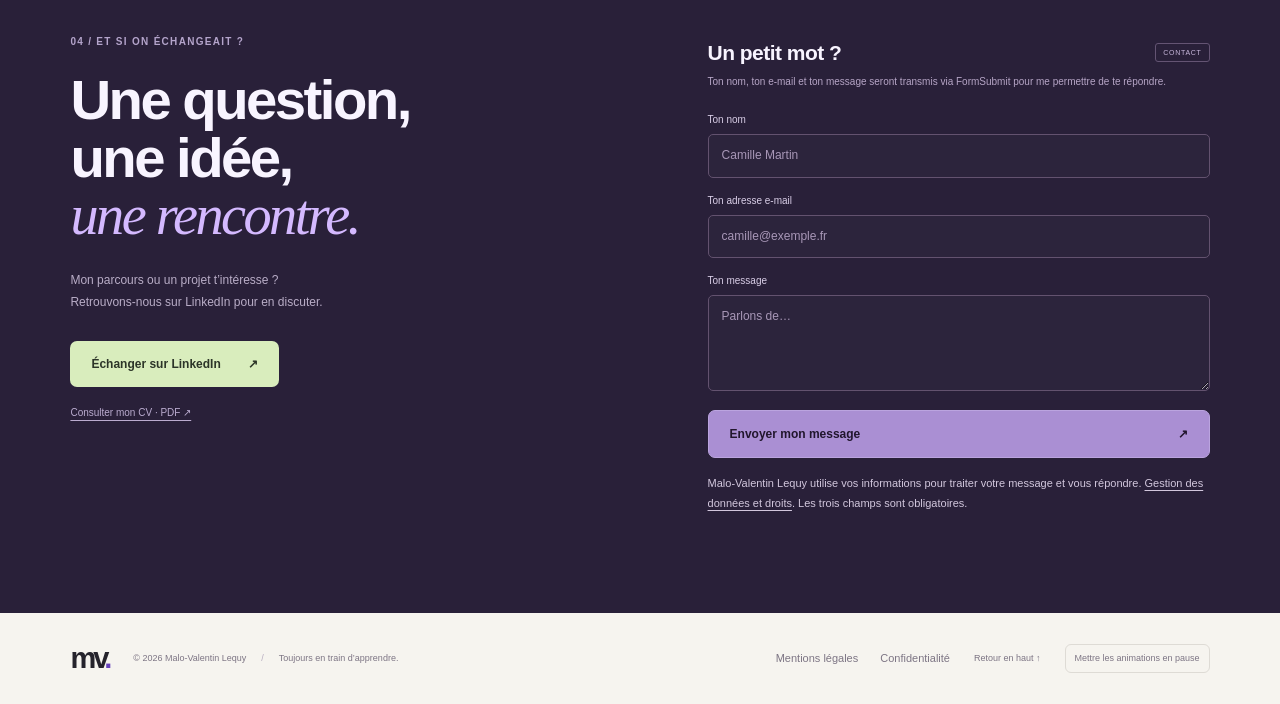
==== commit 8180fe66: "Activer les dix animations sélectionnées sur le portfolio" ====
--- a/index.html
+++ b/index.html
@@ -11,8 +11,10 @@
   <title>Malo-Valentin Lequy — Portfolio informatique</title>
   <link rel="icon" href="data:image/svg+xml,%3Csvg xmlns='http://www.w3.org/2000/svg' viewBox='0 0 64 64'%3E%3Crect width='64' height='64' rx='18' fill='%235f3dc4'/%3E%3Ctext x='32' y='42' text-anchor='middle' font-family='Arial' font-size='30' font-weight='bold' fill='white'%3EMV%3C/text%3E%3C/svg%3E">
   <link rel="stylesheet" href="style.css">
-  <link rel="stylesheet" href="legal.css">
-  <script src="script.js" defer></script>
+  <link rel="stylesheet" href="legal.css">
+  <link rel="stylesheet" href="animations.css">
+  <script src="script.js" defer></script>
+  <script src="animations.js" defer></script>
 </head>
 <body>
   <a class="skip-link" href="#main" data-i18n="skip">Aller au contenu</a>
--- a/animations.css
+++ b/animations.css
@@ -0,0 +1,22 @@
+@keyframes entrance{from{opacity:0;transform:translateY(19px)}to{opacity:1;transform:translateY(0)}}
+.fx-1 .hero-copy>*{animation:entrance .8s cubic-bezier(.2,.7,.2,1) both}.fx-1 .hero-copy>:nth-child(2){animation-delay:.10s}.fx-1 .hero-copy>:nth-child(3){animation-delay:.20s}.fx-1 .hero-copy>:nth-child(4){animation-delay:.30s}.fx-1 .hero-copy>:nth-child(5){animation-delay:.40s}.fx-1 .hero-copy>:nth-child(6){animation-delay:.50s}
+.fx-2.motion-ready [data-reveal]{transition:opacity .65s ease,translate .65s cubic-bezier(.2,.7,.2,1);transition-delay:var(--reveal-delay,0s)}.fx-2.motion-ready [data-reveal]:not(.revealed){opacity:0;translate:0 22px}
+@keyframes serverFloat{0%,100%{transform:translateX(-50%) translateY(0) rotate(-7deg)}50%{transform:translateX(-50%) translateY(-9px) rotate(-5.6deg)}}.fx-3 .server-stack{animation:serverFloat 6s ease-in-out infinite;will-change:transform}
+@keyframes ledActivity{0%,12%,19%,57%,66%,100%{opacity:.32;box-shadow:0 0 2px #d9efb950}15%,61%,85%{opacity:1;box-shadow:0 0 9px #d9efb9}}.fx-4 .server-unit i{animation:ledActivity 4.8s ease-in-out infinite}.fx-4 .server-unit:nth-child(3) i{animation-delay:-1.6s;animation-duration:5.7s}.fx-4 .server-unit:nth-child(4) i{animation-delay:-3s;animation-duration:6.1s}
+.packet-dot{display:none;fill:none;stroke:#d9edbd;stroke-width:3;stroke-linecap:round;stroke-dasharray:2 98;filter:drop-shadow(0 0 4px #d9edbd);opacity:0}.fx-5 .packet-dot{display:block;offset-rotate:0deg;animation:packetTravel 4.8s linear infinite;offset-anchor:center}.fx-5 .packet-b{animation-delay:-1.6s}.fx-5 .packet-c{animation-delay:-3.2s}@keyframes packetTravel{0%{stroke-dashoffset:0;opacity:0}9%{opacity:.95}86%{opacity:.95}100%{stroke-dashoffset:-100;opacity:0}}
+@keyframes terminalType{from{clip-path:inset(0 100% 0 0)}to{clip-path:inset(0 0 0 0)}}@keyframes cursorBlink{0%,45%{opacity:1}50%,95%{opacity:0}}.fx-6 .terminal-mini [data-i18n=terminal]{display:inline-block;vertical-align:bottom;animation:terminalType 2.1s steps(29,end) .65s both}.fx-6 .terminal-mini p>b{animation:cursorBlink 1.2s steps(1) infinite}
+@media(hover:hover) and (pointer:fine){.fx-7 .project{transition:transform .35s ease,box-shadow .35s ease,border-color .35s ease}.fx-7 .project:hover{transform:translateY(-5px);box-shadow:0 16px 36px -21px #3e205f60;border-color:#bba4da}.fx-7 .lab-host,.fx-7 .browser-mock{transition:scale .45s ease}.fx-7 .project:hover .lab-host,.fx-7 .project:hover .browser-mock{scale:1.025}}
+@keyframes dialogIn{from{opacity:0;transform:translateY(14px) scale(.97)}to{opacity:1;transform:translateY(0) scale(1)}}@keyframes veilIn{from{background:#1d142a00;backdrop-filter:blur(0)}to{background:#1d142ab3;backdrop-filter:blur(5px)}}.fx-11 dialog[open]{animation:dialogIn .3s ease both}.fx-11 dialog[open]::backdrop{animation:veilIn .3s ease both}
+.form-submit .send-spinner{display:inline-block;width:14px;height:14px;border:2px solid #38204c40;border-top-color:#38204c;border-radius:50%}.fx-12 .send-spinner{animation:sendSpin .8s linear infinite}@keyframes sendSpin{to{rotate:360deg}}.success-icon{display:none}.fx-12 .success-icon{display:inline-block;vertical-align:middle;width:23px;height:23px;margin-right:8px;fill:none;stroke:currentColor;stroke-width:2}.fx-12 .success-icon circle{stroke-dasharray:63;stroke-dashoffset:63;animation:drawCheck .4s ease forwards}.fx-12 .success-icon path{stroke-dasharray:20;stroke-dashoffset:20;animation:drawCheck .32s ease .3s forwards}@keyframes drawCheck{to{stroke-dashoffset:0}}
+@media(hover:hover) and (pointer:fine){.fx-14 .hero-art{transform:perspective(1100px) rotateX(var(--tilt-x,0deg)) rotateY(var(--tilt-y,0deg));transition:transform .28s ease-out;will-change:transform}}
+.page-hidden *,.hero-art:not(.lab-visible) *{animation-play-state:paused!important}.motion-off *,.motion-off *::before,.motion-off *::after{animation:none!important;transition:none!important}.motion-off [data-reveal]{opacity:1!important;translate:none!important}.motion-off .hero-art{transform:none!important}.motion-off .packet-dot{display:none}.motion-off .terminal-mini [data-i18n=terminal]{clip-path:none!important}.motion-off .success-icon circle,.motion-off .success-icon path{stroke-dashoffset:0!important}
+@media(max-width:760px){.fx-3 .server-stack{animation-duration:8s}.fx-5 .packet-dot{animation-duration:6.5s}.fx-2.motion-ready [data-reveal]:not(.revealed){translate:0 12px}}
+@media(prefers-reduced-motion:reduce){*,*::before,*::after{animation:none!important;transition:none!important}[data-reveal]{opacity:1!important;translate:none!important}.hero-art{transform:none!important}.packet-dot{display:none!important}.terminal-mini [data-i18n=terminal]{clip-path:none!important}}
+/* Real form feedback follows the existing request state. */
+.fx-12 #contact-form[aria-busy="true"] .form-submit::after{content:"";display:inline-block;flex:none;width:14px;height:14px;border:2px solid #38204c40;border-top-color:#38204c;border-radius:50%;animation:sendSpin .8s linear infinite}
+.fx-12 #form-status[data-state="success"]::before{content:"✓";display:inline-block;margin-right:8px;font-weight:bold;animation:confirmMessage .4s ease both}
+@keyframes confirmMessage{from{opacity:0;transform:scale(.55)}to{opacity:1;transform:scale(1)}}
+.motion-toggle{font:inherit;color:inherit;background:transparent;border:1px solid var(--line);border-radius:6px;padding:6px 9px;cursor:pointer}
+.motion-toggle:hover{color:var(--purple);border-color:var(--purple)}
+html.motion-off{scroll-behavior:auto}
+@media(prefers-reduced-motion:reduce){html{scroll-behavior:auto}.fx-12 #form-status[data-state="success"]::before,.fx-12 #contact-form[aria-busy="true"] .form-submit::after{animation:none!important}}
